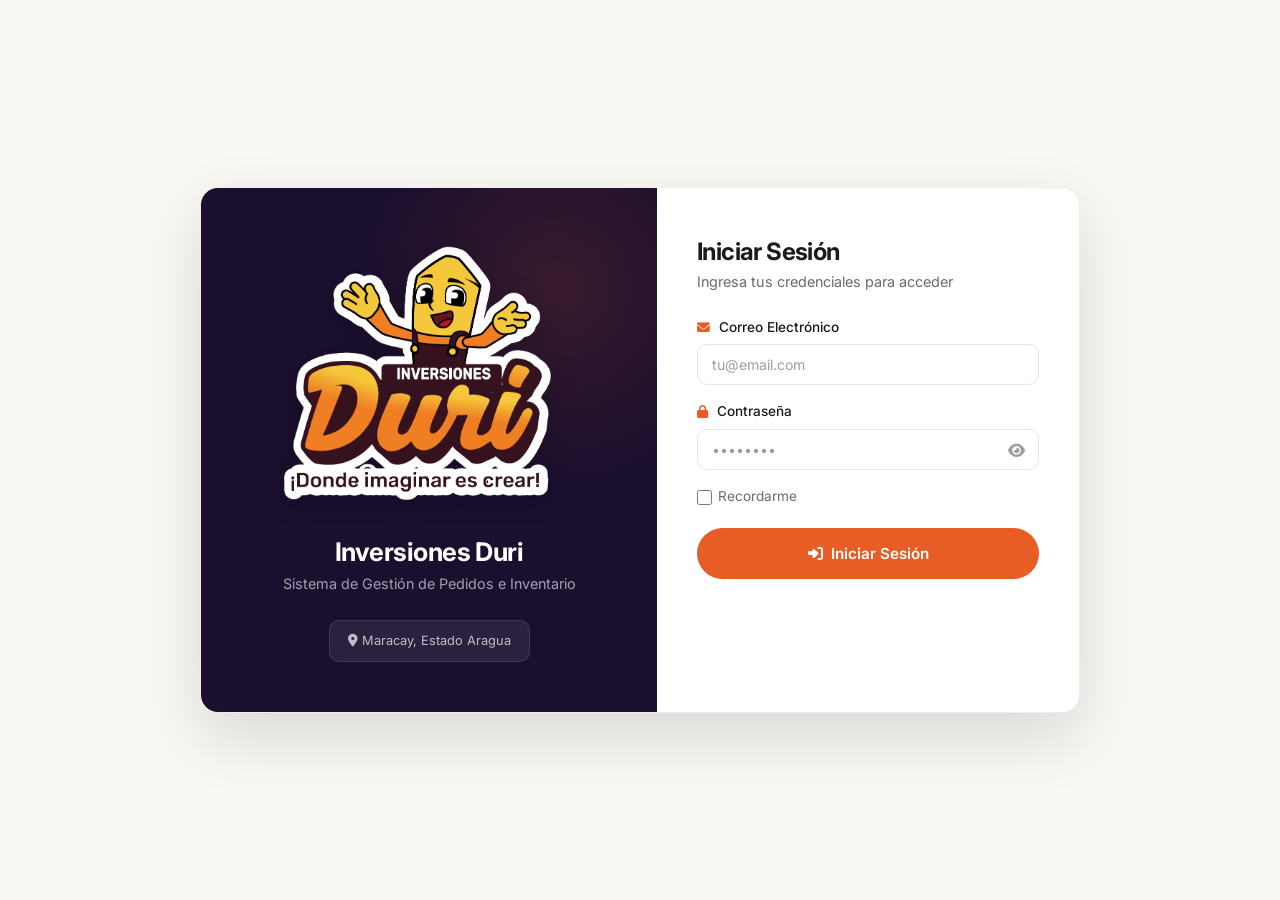
==== login.html @ 50ac92fd "fix(login): eliminar enlace de olvide contrasena del formulario" ====
<!DOCTYPE html>
<html lang="es">
<head>
    <meta charset="UTF-8">
    <meta name="viewport" content="width=device-width, initial-scale=1.0">
    <title>Login - Inversiones Duri C.A</title>
    <link rel="icon" type="image/png" href="img/logo-duri.png">
    <link rel="preconnect" href="https://fonts.googleapis.com">
    <link rel="preconnect" href="https://fonts.gstatic.com" crossorigin>
    <link href="https://fonts.googleapis.com/css2?family=Inter:wght@300;400;500;600;700;800&display=swap" rel="stylesheet">
    <link rel="stylesheet" href="css/all.min.css">
    <link rel="stylesheet" href="https://cdnjs.cloudflare.com/ajax/libs/font-awesome/6.4.0/css/all.min.css">
    <link rel="stylesheet" href="css/styles.css?v=5.5">
</head>
<body style="background:var(--bg);min-height:100vh;display:flex;align-items:center;justify-content:center;padding:20px">
    <div class="login-wrapper">
        <!-- Left Panel -->
        <div class="login-left">
            <img src="img/logo-duri.png" alt="Duri" style="filter:drop-shadow(0 4px 12px rgba(0,0,0,0.2));margin-bottom:16px">
            <h1 style="font-size:1.6rem;margin-bottom:6px;font-weight:700;letter-spacing:-0.02em">Inversiones Duri</h1>
            <p style="opacity:0.6;margin-bottom:24px;font-size:0.9rem">Sistema de Gestión de Pedidos e Inventario</p>
            <div style="padding:10px 18px;background:rgba(255,255,255,0.08);border-radius:var(--radius-sm);border:1px solid rgba(255,255,255,0.1)">
                <p style="font-size:0.8rem;opacity:0.7"><i class="fas fa-map-marker-alt"></i> Maracay, Estado Aragua</p>
            </div>
        </div>
        <!-- Right Panel -->
        <div class="login-right">
            <h2 style="font-size:1.5rem;margin-bottom:4px;color:var(--text-primary);font-weight:700">Iniciar Sesión</h2>
            <p style="color:var(--text-secondary);margin-bottom:24px;font-size:0.9rem">Ingresa tus credenciales para acceder</p>
            
            <div id="already-logged-msg" style="display:none;background:#fef2f2;border:1px solid #fecaca;padding:14px;border-radius:10px;margin-bottom:18px;">
                <div style="font-weight:700;color:#991b1b;font-size:0.9rem;margin-bottom:6px;">
                    <i class="fas fa-user-check"></i> Sesión activa detectada
                </div>
                <div id="logged-user-name" style="font-size:0.85rem;color:#4b5563;margin-bottom:12px;"></div>
                <div style="display:flex;gap:10px;">
                    <a href="index.html" class="btn btn-sm btn-primary" style="flex:1;text-align:center;justify-content:center;">Ir al Inicio</a>
                    <button type="button" onclick="logoutFromLogin()" class="btn btn-sm" style="flex:1;background:#ef4444;color:#fff;border:none;justify-content:center;cursor:pointer;"><i class="fas fa-sign-out-alt"></i> Cerrar Sesión</button>
                </div>
            </div>
            
            <div id="error-msg" style="display:none;background:var(--red-light);border:1px solid rgba(239,68,68,0.2);color:var(--red);padding:10px 14px;border-radius:var(--radius-sm);margin-bottom:18px;font-size:0.85rem"></div>
            
            <form id="loginForm">
                <div class="form-group">
                    <label><i class="fas fa-envelope"></i> Correo Electrónico</label>
                    <input type="email" id="email" placeholder="tu@email.com" required>
                </div>
                <div class="form-group">
                    <label><i class="fas fa-lock"></i> Contraseña</label>
                    <div style="position:relative">
                        <input type="password" id="password" placeholder="••••••••" required style="padding-right:40px">
                        <button type="button" onclick="togglePass()" style="position:absolute;right:10px;top:50%;transform:translateY(-50%);background:none;border:none;color:var(--text-tertiary);cursor:pointer;font-size:0.95rem;padding:4px">
                            <i class="fas fa-eye" id="eyeIcon"></i>
                        </button>
                    </div>
                </div>
                <div style="display:flex;align-items:center;margin-bottom:20px;font-size:0.85rem;">
                    <label style="display:flex;align-items:center;gap:6px;cursor:pointer;color:var(--text-secondary)">
                        <input type="checkbox" style="accent-color:var(--accent);width:15px;height:15px"> Recordarme
                    </label>
                </div>
                <button type="submit" class="btn btn-primary btn-block btn-lg" id="loginBtn">
                    <i class="fas fa-sign-in-alt"></i> Iniciar Sesión
                </button>
            </form>
        </div>
    </div>
    
    <script>
    function togglePass(){
        const inp=document.getElementById('password');
        const icon=document.getElementById('eyeIcon');
        if(inp.type==='password'){inp.type='text';icon.className='fas fa-eye-slash';}
        else{inp.type='password';icon.className='fas fa-eye';}
    }
    
    document.getElementById('loginForm').addEventListener('submit', async function(e){
        e.preventDefault();
        const btn=document.getElementById('loginBtn');
        const errorDiv=document.getElementById('error-msg');
        
        btn.innerHTML='<i class="fas fa-spinner fa-spin"></i> Verificando...';
        btn.disabled=true;
        errorDiv.style.display='none';
        
        const email=document.getElementById('email').value.trim().toLowerCase();
        const password=document.getElementById('password').value;

        const isGH = window.location.hostname.includes('github.io');

        // Cuentas de respaldo para GitHub Pages
        const demoUsers = {
            'admin@inversionesduri.com': { id: 1, nombre: 'Administrador Duri', email: 'admin@inversionesduri.com', rol: 'super_usuario', pass: 'admin123' },
            'operador@inversionesduri.com': { id: 2, nombre: 'Operador Duri', email: 'operador@inversionesduri.com', rol: 'operador', pass: 'admin123' },
            'usuario@inversionesduri.com': { id: 3, nombre: 'Usuario Cliente', email: 'usuario@inversionesduri.com', rol: 'usuario', pass: 'admin123' }
        };

        function loginLocal(user) {
            localStorage.setItem('userDuri', JSON.stringify({
                id: user.id,
                nombre: user.nombre,
                email: user.email,
                rol: user.rol,
                timestamp: Date.now()
            }));
            btn.innerHTML = '<i class="fas fa-check-circle"></i> ¡Bienvenido ' + user.nombre + '!';
            btn.style.background = '#10B981';
            btn.style.borderColor = '#10B981';
            setTimeout(function(){ window.location.href = 'index.html'; }, 1000);
        }

        // Si estamos en GitHub Pages (sin servidor PHP)
        if (isGH) {
            const demo = demoUsers[email];
            if (demo && demo.pass === password) {
                loginLocal(demo);
                return;
            } else {
                errorDiv.textContent = 'Credenciales incorrectas.';
                errorDiv.style.display = 'block';
                btn.innerHTML = '<i class="fas fa-sign-in-alt"></i> Iniciar Sesión';
                btn.disabled = false;
                return;
            }
        }
        
        // Si estamos en servidor local con PHP
        try{
            const res=await fetch('backend/api/usuarios.php?action=login',{
                method:'POST',
                headers:{'Content-Type':'application/json'},
                body:JSON.stringify({email,password})
            });
            const data=await res.json();
            
            if(data.status==='success'){
                const uData = data.data;
                uData.timestamp = Date.now();
                localStorage.setItem('userDuri', JSON.stringify(uData));
                btn.innerHTML='<i class="fas fa-check-circle"></i> ¡Bienvenido ' + data.data.nombre + '!';
                btn.style.background='#10B981';
                btn.style.borderColor='#10B981';
                setTimeout(function(){ window.location.href='index.html'; }, 1000);
            }else{
                errorDiv.textContent=data.message || 'Error al iniciar sesión';
                errorDiv.style.display='block';
                btn.innerHTML='<i class="fas fa-sign-in-alt"></i> Iniciar Sesión';
                btn.disabled=false;
            }
        }catch(err){
            // Fallback a demo si la API PHP no responde
            const demo = demoUsers[email];
            if (demo && demo.pass === password) {
                loginLocal(demo);
            } else {
                errorDiv.textContent='Error de conexión. Usa una de las credenciales de prueba.';
                errorDiv.style.display='block';
                btn.innerHTML='<i class="fas fa-sign-in-alt"></i> Iniciar Sesión';
                btn.disabled=false;
            }
        }
    });
    
    function checkExistingSession() {
        const raw = localStorage.getItem('userDuri');
        if (!raw) return;
        try {
            const user = JSON.parse(raw);
            if (user && user.nombre) {
                const div = document.getElementById('already-logged-msg');
                const nameEl = document.getElementById('logged-user-name');
                if (div && nameEl) {
                    nameEl.textContent = 'Actualmente tienes sesión iniciada como ' + user.nombre + ' (' + (user.rol || 'admin') + ').';
                    div.style.display = 'block';
                }
            }
        } catch(e) {}
    }

    function logoutFromLogin() {
        localStorage.removeItem('userDuri');
        sessionStorage.removeItem('welcomeShown');
        window.location.href = 'index.html?logout=' + Date.now();
    }

    window.addEventListener('DOMContentLoaded', checkExistingSession);
    </script>
</body>
</html>
---- css/styles.css ----
/* ============================================
   INVERSIONES DURI C.A - Premium Design
   Inspired by modern SaaS + corporate sites
   ============================================ */
@import url('https://fonts.googleapis.com/css2?family=Inter:wght@300;400;500;600;700;800;900&display=swap');

:root {
    --white: #FFFFFF;
    --accent: #E85D26;
    --accent-hover: #D4501F;
    --accent-light: #FFF4EF;
    --accent-subtle: rgba(232,93,38,0.06);
    --dark: #1A0F2E;
    --dark-mid: #2D1B4E;
    --dark-brown: #1A0F2E;
    --dark-brown-light: #2D1B4E;
    --orange: #E85D26;
    --cream: #F5EDE3;
    --bg: #F8F7F4;
    --bg-white: #FFFFFF;
    --text-primary: #1A1A1A;
    --text-secondary: #6B6B6B;
    --text-tertiary: #9E9E9E;
    --border: #E8E6E1;
    --border-light: #F0EDE8;
    --yellow: #F5C542;
    --green: #22C55E;
    --green-light: #F0FDF4;
    --red: #EF4444;
    --red-light: #FEF2F2;
    --yellow-light: #FEFCE8;
    --shadow-xs: 0 1px 2px rgba(0,0,0,0.03);
    --shadow-sm: 0 1px 3px rgba(0,0,0,0.04), 0 1px 2px rgba(0,0,0,0.03);
    --shadow-md: 0 4px 12px rgba(0,0,0,0.05);
    --shadow-lg: 0 12px 32px rgba(0,0,0,0.08);
    --shadow-xl: 0 24px 48px rgba(0,0,0,0.12);
    --radius: 14px;
    --radius-sm: 10px;
    --radius-lg: 18px;
    --transition: all 0.25s cubic-bezier(0.4,0,0.2,1);
    --font: 'Inter', -apple-system, BlinkMacSystemFont, sans-serif;
}

* { margin:0; padding:0; box-sizing:border-box; }
html { scroll-behavior:smooth; }
body { font-family:var(--font); color:var(--text-primary); background:var(--bg); line-height:1.6; -webkit-font-smoothing:antialiased; }
h1,h2,h3,h4 { font-weight:700; line-height:1.15; letter-spacing:-0.025em; }
a { text-decoration:none; color:inherit; }
img { max-width:100%; }
.container { max-width:1120px; margin:0 auto; padding:0 24px; }
.text-center { text-align:center; }
.mt-4 { margin-top:40px; }

/* ============================================
   TOP BAR
   ============================================ */
.top-bar { background:var(--dark); color:rgba(255,255,255,0.7); padding:8px 0; font-size:0.85rem; border-bottom:1px solid rgba(255,255,255,0.06); }
.top-bar .container { display:flex; justify-content:space-between; align-items:center; }
.top-bar-left { display:flex; align-items:center; gap:20px; }
.top-bar-left a { display:flex; align-items:center; gap:5px; transition:var(--transition); }
.top-bar-left a:hover { color:var(--accent); }
.top-bar-left i { color:var(--accent); font-size:0.8rem; }
.top-bar-right { display:flex; gap:8px; }
.top-bar-right a { width:32px; height:32px; background:rgba(255,255,255,0.08); border-radius:6px; display:flex; align-items:center; justify-content:center; color:rgba(255,255,255,0.5); transition:var(--transition); font-size:0.85rem; }
.top-bar-right a:hover { background:var(--accent); color:var(--white); }

/* ============================================
   NAVBAR
   ============================================ */
.navbar { position:sticky; top:0; z-index:1000; padding:0; transition:var(--transition); background:var(--bg-white); border-bottom:1px solid var(--border-light); }
.navbar.scrolled { box-shadow:var(--shadow-sm); }
.nav-container { max-width:1360px; margin:0 auto; padding:0 24px; display:flex; align-items:center; justify-content:space-between; height:76px; gap:16px; }
.nav-logo { display:inline-flex; align-items:center; gap:10px; flex-shrink:0 !important; min-width:max-content; text-decoration:none; z-index:10; }
.nav-logo img { height:48px; width:auto; max-height:48px; display:block; object-fit:contain; flex-shrink:0 !important; }
.nav-logo span { display:none; }
.nav-menu { display:flex; list-style:none; gap:3px; align-items:center; margin:0; padding:0; }
.nav-link { display:inline-flex; align-items:center; gap:6px; padding:7px 11px; border-radius:var(--radius-sm); font-weight:500; font-size:0.84rem; color:var(--text-secondary); transition:var(--transition); white-space:nowrap; }
.nav-link i { display:inline-block !important; font-size:0.92em !important; opacity:0.85; transition:var(--transition); vertical-align:middle; line-height:1; }
.nav-link:hover { color:var(--text-primary); background:rgba(0,0,0,0.03); }
.nav-link:hover i { opacity:1; color:var(--accent); }
.nav-link.active { color:var(--accent); background:var(--accent-subtle); }
.nav-link.active i { opacity:1; color:var(--accent); }
.nav-cta { margin-left:6px; }
.nav-toggle { display:none; background:none; border:none; font-size:1.25rem; color:var(--text-primary); cursor:pointer; padding:8px; border-radius:var(--radius-sm); touch-action:manipulation; -webkit-tap-highlight-color:transparent; }
.nav-toggle i { pointer-events:none; }

/* User Admin Badge & Logout Button in Navbar */
.user-nav-item { list-style:none; display:inline-flex; align-items:center; flex-shrink:0; }
.user-nav-container { display:inline-flex; align-items:center; gap:8px; margin-left:6px; padding:3px 6px 3px 10px; background:#190f2e; border-radius:50px; border:1px solid rgba(255,255,255,0.18); box-shadow:0 4px 12px rgba(0,0,0,0.15); white-space:nowrap; }
.user-badge-mobile-info { display:inline-flex; align-items:center; gap:6px; color:#ffffff; font-size:0.82rem; }
.user-badge-mobile-info .role-tag { font-size:0.68rem; padding:2px 7px; border-radius:6px; font-weight:700; text-transform:uppercase; letter-spacing:0.03em; }
.admin-logout-btn-mobile { display:inline-flex; align-items:center; gap:5px; background:#ef4444; color:#ffffff !important; border:none; border-radius:50px; padding:5px 12px; font-size:0.78rem; font-weight:700; cursor:pointer; box-shadow:0 2px 6px rgba(239,68,68,0.35); transition:all 0.2s ease; line-height:1; white-space:nowrap; }
.admin-logout-btn-mobile:hover { background:#dc2626; transform:translateY(-1px); box-shadow:0 4px 10px rgba(239,68,68,0.45); }

/* ============================================
   HERO - Image background + gradient
   ============================================ */
.hero { min-height:100vh; display:flex; align-items:center; position:relative; overflow:hidden; background:var(--dark); }
.hero-bg { position:absolute; inset:0; background:url('https://images.unsplash.com/photo-1556742049-0cfed4f6a45d?w=1600&q=80') center/cover no-repeat; opacity:0.35; }
.hero-overlay { position:absolute; inset:0; background:linear-gradient(135deg, rgba(26,15,46,0.92) 0%, rgba(26,15,46,0.7) 40%, rgba(232,93,38,0.3) 100%); }
.hero-shapes { position:absolute; inset:0; pointer-events:none; }
.shape { position:absolute; border-radius:50%; }
.shape-1 { width:600px; height:600px; background:radial-gradient(circle, rgba(232,93,38,0.15) 0%, transparent 70%); top:-200px; right:-200px; }
.shape-2 { width:400px; height:400px; background:radial-gradient(circle, rgba(245,197,66,0.08) 0%, transparent 70%); bottom:-100px; left:-100px; }
.hero-content { max-width:1120px; margin:0 auto; padding:0 24px; display:flex; align-items:center; gap:60px; position:relative; z-index:2; width:100%; }
.hero-text { flex:1; }
.hero-badge { display:inline-flex; align-items:center; gap:6px; background:rgba(232,93,38,0.2); color:var(--accent); padding:7px 16px; border-radius:100px; font-size:0.8rem; font-weight:600; margin-bottom:24px; border:1px solid rgba(232,93,38,0.3); backdrop-filter:blur(8px); }
.hero h1 { font-size:4rem; line-height:1.05; margin-bottom:20px; color:var(--white); letter-spacing:-0.035em; }
.hero h1 .highlight { color:var(--accent); position:relative; }
.hero h1 .highlight::after { content:''; position:absolute; bottom:2px; left:0; right:0; height:4px; background:var(--accent); border-radius:2px; opacity:0.4; }
.hero p { font-size:1.05rem; color:rgba(255,255,255,0.6); margin-bottom:32px; max-width:480px; line-height:1.7; }
.hero-buttons { display:flex; gap:12px; margin-bottom:50px; flex-wrap:wrap; }
.hero-stats { display:flex; gap:20px; }
.stat-item { display:flex; align-items:center; gap:12px; padding:14px 20px; border-radius:var(--radius); background:rgba(255,255,255,0.06); border:1px solid rgba(255,255,255,0.08); backdrop-filter:blur(8px); }
.stat-icon { width:42px; height:42px; background:var(--accent); border-radius:var(--radius-sm); display:flex; align-items:center; justify-content:center; color:var(--white); font-size:0.9rem; }
.stat-icon.yellow { background:var(--yellow); color:var(--dark); }
.stat-icon.brown { background:rgba(255,255,255,0.12); color:rgba(255,255,255,0.8); }
.stat-info strong { display:block; font-size:1.2rem; font-weight:700; color:var(--white); }
.stat-info span { font-size:0.75rem; color:rgba(255,255,255,0.45); font-weight:500; }
.hero-image { flex:1; display:flex; justify-content:center; position:relative; }
.hero-image img { width:320px; position:relative; z-index:1; filter:drop-shadow(0 24px 48px rgba(0,0,0,0.3)); }

/* ============================================
   BUTTONS
   ============================================ */
.btn { display:inline-flex; align-items:center; gap:8px; padding:12px 24px; border-radius:100px; font-family:var(--font); font-weight:600; font-size:0.875rem; cursor:pointer; transition:var(--transition); border:none; line-height:1.4; }
.btn-lg { padding:15px 32px; font-size:0.95rem; }
.btn-sm { padding:7px 14px; font-size:0.8rem; }
.btn-primary { background:var(--accent); color:var(--white); }
.btn-primary:hover { background:var(--accent-hover); box-shadow:0 6px 20px rgba(232,93,38,0.35); transform:translateY(-2px); }
.btn-accent { background:var(--white); color:var(--dark); }
.btn-accent:hover { background:rgba(255,255,255,0.9); transform:translateY(-1px); }
.btn-outline { background:transparent; color:var(--accent); border:2px solid var(--accent); }
.btn-outline:hover { background:var(--accent); color:var(--white); }
.btn-white { background:rgba(255,255,255,0.12); color:var(--white); border:1px solid rgba(255,255,255,0.2); backdrop-filter:blur(8px); }
.btn-white:hover { background:rgba(255,255,255,0.2); }
.btn-dark { background:var(--dark); color:var(--white); }
.btn-dark:hover { background:var(--dark-mid); transform:translateY(-1px); }
.btn-block { width:100%; justify-content:center; }
.btn:disabled { opacity:0.4; cursor:not-allowed; transform:none !important; box-shadow:none !important; }

/* ============================================
   ICONS ROW (like ABDO77 features)
   ============================================ */
.icons-row { background:var(--bg-white); padding:48px 0; border-bottom:1px solid var(--border-light); }
.icons-grid { display:flex; justify-content:center; gap:40px; flex-wrap:wrap; }
.icon-item { display:flex; flex-direction:column; align-items:center; gap:10px; transition:var(--transition); }
.icon-item:hover { transform:translateY(-3px); }
.icon-circle { width:72px; height:72px; border-radius:50%; background:var(--accent-subtle); display:flex; align-items:center; justify-content:center; font-size:1.6rem; color:var(--accent); transition:var(--transition); border:2px solid transparent; }
.icon-item:hover .icon-circle { background:var(--accent); color:var(--white); border-color:var(--accent); box-shadow:0 8px 24px rgba(232,93,38,0.25); }
.icon-item span { font-size:0.82rem; font-weight:600; color:var(--text-primary); }

/* ============================================
   SECTIONS
   ============================================ */
.section { padding:96px 0; }
.section-header { text-align:center; margin-bottom:48px; }
.section-tag { display:inline-flex; align-items:center; gap:6px; background:var(--accent-subtle); color:var(--accent); padding:6px 14px; border-radius:100px; font-size:0.78rem; font-weight:600; margin-bottom:16px; letter-spacing:0.01em; }
.section-header h2 { font-size:2.2rem; margin-bottom:10px; color:var(--text-primary); letter-spacing:-0.03em; }
.section-header p { color:var(--text-secondary); font-size:1rem; max-width:560px; margin:0 auto; }

/* ============================================
   ABOUT (Image + Text side by side)
   ============================================ */
.about-section { background:var(--bg-white); }
.about-grid { display:grid; grid-template-columns:1fr 1fr; gap:60px; align-items:center; }
.about-image-wrap { position:relative; }
.about-image-wrap img { width:100%; border-radius:var(--radius-lg); object-fit:cover; height:400px; }
.about-image-badge { position:absolute; bottom:-20px; left:-20px; background:var(--accent); color:var(--white); padding:16px 24px; border-radius:var(--radius); font-weight:700; font-size:0.85rem; box-shadow:0 8px 24px rgba(232,93,38,0.3); }
.about-image-badge i { margin-right:6px; }
.about-text h2 { font-size:2rem; margin-bottom:16px; letter-spacing:-0.03em; }
.about-text p { color:var(--text-secondary); margin-bottom:12px; line-height:1.7; font-size:0.95rem; }
.about-list { list-style:none; margin-top:28px; display:grid; grid-template-columns:1fr 1fr; gap:12px; }
.about-list li { display:flex; align-items:center; gap:12px; padding:13px 18px; font-size:0.95rem; font-weight:600; color:var(--text-primary); background:#f8f9fc; border:1px solid #e2e8f0; border-left:4px solid #28a745; border-radius:10px; box-shadow:0 3px 10px rgba(0,0,0,0.04); text-align:left; transition:all 0.2s ease; }
.about-list li:hover { transform:translateY(-2px); background:#ffffff; box-shadow:0 6px 16px rgba(0,0,0,0.08); border-color:#cbd5e1; border-left-color:#28a745; }
.about-list li i { color:#28a745; font-size:1.15rem; flex-shrink:0; }

/* Misión Visión Valores */
.mision-vision-valores { grid-template-columns:repeat(3,1fr) !important; }

/* ============================================
   PROCESS STEPS (like ABDO77)
   ============================================ */
.process-section { background:linear-gradient(180deg, #130924 0%, #1c0e33 50%, #130826 100%); padding:80px 0; position:relative; overflow:hidden; }
.process-section::before { content:''; position:absolute; width:500px; height:500px; background:radial-gradient(circle, rgba(232,93,38,0.12) 0%, transparent 70%); top:-200px; right:-100px; }
.process-header { text-align:center; color:var(--white); margin-bottom:48px; position:relative; z-index:1; }
.process-header h2 { font-size:2.2rem; margin-bottom:12px; color:var(--white); font-weight:800; letter-spacing:-0.02em; }
.process-header p { color:rgba(255,255,255,0.75); font-size:1rem; }
.process-grid { display:grid; grid-template-columns:repeat(3,1fr); gap:28px; position:relative; z-index:1; }
.process-card { background:linear-gradient(165deg, #251442 0%, #190c2e 100%); border:1px solid rgba(255,255,255,0.18); border-top:3px solid var(--accent); border-radius:20px; padding:36px 24px; text-align:center; color:var(--white); box-shadow:0 16px 40px rgba(0,0,0,0.45), 0 0 25px rgba(232,93,38,0.08); backdrop-filter:blur(10px); transition:all 0.3s ease; }
.process-card:hover { transform:translateY(-6px); border-color:rgba(232,93,38,0.6); box-shadow:0 20px 50px rgba(0,0,0,0.5), 0 0 30px rgba(232,93,38,0.25); }
.process-number { width:60px; height:60px; border-radius:50%; background:linear-gradient(135deg, #FF6600 0%, #E85D26 100%); color:var(--white); display:flex; align-items:center; justify-content:center; font-size:1.4rem; font-weight:800; margin:0 auto 20px; box-shadow:0 8px 22px rgba(232,93,38,0.45); border:3px solid rgba(255,255,255,0.25); }
.process-card h3 { font-size:1.25rem; font-weight:700; margin-bottom:10px; color:#ffffff; }
.process-card p { font-size:0.92rem; color:rgba(255,255,255,0.85); line-height:1.6; }

/* ============================================
   STATS BAR (like ABDO77)
   ============================================ */
.stats-section { padding:64px 0; background:var(--bg-white); border-top:1px solid var(--border-light); border-bottom:1px solid var(--border-light); }
.stats-grid { display:grid; grid-template-columns:repeat(4,1fr); gap:24px; text-align:center; }
.stat-block h3 { font-size:2.5rem; font-weight:800; color:var(--accent); letter-spacing:-0.03em; margin-bottom:4px; }
.stat-block p { font-size:0.85rem; color:var(--text-secondary); font-weight:500; }

/* ============================================
   PRODUCTS (with images)
   ============================================ */
.products-section { background:var(--bg); }
.products-grid { display:grid; grid-template-columns:repeat(3,1fr); gap:24px; }
.product-card { background:var(--bg-white); border-radius:var(--radius-lg); overflow:hidden; border:1px solid var(--border-light); transition:var(--transition); position:relative; }
.product-card:hover { border-color:var(--accent); box-shadow:var(--shadow-lg); transform:translateY(-4px); }
.product-badge { position:absolute; top:14px; left:14px; padding:4px 12px; border-radius:100px; font-size:0.7rem; font-weight:600; z-index:1; }
.product-badge.popular { background:var(--green-light); color:var(--green); border:1px solid rgba(34,197,94,0.15); }
.product-badge.low { background:var(--yellow-light); color:var(--yellow); border:1px solid rgba(234,179,8,0.15); }
.product-badge.out { background:var(--red-light); color:var(--red); border:1px solid rgba(239,68,68,0.15); }
.product-image { height:200px; display:flex; align-items:center; justify-content:center; font-size:3rem; overflow:hidden; position:relative; background:#f8f9fa; }
.product-image img { width:100%; height:100%; object-fit:cover; display:block; transition:transform 0.4s cubic-bezier(0.165, 0.84, 0.44, 1); }
.product-card:hover .product-image img { transform:scale(1.08); }
.gradient-orange { background:linear-gradient(135deg, #FEF0E7, #FDDCC7); color:var(--accent); }
.gradient-yellow { background:linear-gradient(135deg, #FEF9E7, #FEF3C7); color:#B8860B; }
.gradient-brown { background:linear-gradient(135deg, #F5F5F5, #E8E8E8); color:var(--text-secondary); }
.gradient-green { background:linear-gradient(135deg, #ECFDF5, #D1FAE5); color:var(--green); }
.product-content { padding:22px; }
.product-category { font-size:0.7rem; color:var(--accent); font-weight:600; text-transform:uppercase; letter-spacing:0.08em; }
.product-content h3 { font-size:1.05rem; margin:4px 0 10px; font-weight:600; }
.product-footer { display:flex; justify-content:space-between; align-items:center; margin-bottom:14px; }
.product-price { font-size:1.25rem; font-weight:700; color:var(--text-primary); }
.product-stock { font-size:0.8rem; color:var(--green); font-weight:500; }
.product-stock i { margin-right:3px; }
.product-stock.low { color:var(--red); }

/* ============================================
   CTA BANNER (image background)
   ============================================ */
.cta-banner { position:relative; padding:80px 0; overflow:hidden; }
.cta-banner-bg { position:absolute; inset:0; background:url('https://images.unsplash.com/photo-1454165804606-c3d57bc86b40?w=1600&q=80') center/cover no-repeat; }
.cta-banner-overlay { position:absolute; inset:0; background:linear-gradient(135deg, rgba(26,15,46,0.9) 0%, rgba(232,93,38,0.7) 100%); }
.cta-content { text-align:center; color:var(--white); position:relative; z-index:1; }
.cta-content h2 { font-size:2.2rem; margin-bottom:12px; color:var(--white); letter-spacing:-0.03em; }
.cta-content p { font-size:1rem; color:rgba(255,255,255,0.6); margin-bottom:28px; max-width:520px; margin-left:auto; margin-right:auto; }
.cta-buttons { display:flex; gap:12px; justify-content:center; flex-wrap:wrap; }

/* ============================================
   SERVICES
   ============================================ */
.services-section { background:var(--bg-white); }
.services-grid { display:grid; grid-template-columns:repeat(3,1fr); gap:24px; }
.service-card { background:var(--bg); padding:36px 24px; border-radius:var(--radius-lg); text-align:center; border:1px solid var(--border-light); transition:var(--transition); }
.service-card:hover { border-color:var(--accent); box-shadow:var(--shadow-md); transform:translateY(-3px); }
.service-icon { width:64px; height:64px; border-radius:var(--radius); display:flex; align-items:center; justify-content:center; margin:0 auto 18px; font-size:1.5rem; background:var(--accent-subtle); color:var(--accent); }
.service-icon.yellow { background:var(--yellow-light); color:var(--yellow); }
.service-icon.brown { background:var(--border-light); color:var(--text-primary); }
.service-icon.green { background:var(--green-light); color:var(--green); }
.service-card h3 { font-size:1.05rem; margin-bottom:8px; font-weight:600; }
.service-card p { color:var(--text-secondary); margin-bottom:18px; line-height:1.6; font-size:0.85rem; }

/* ============================================
   CONTACT PAGE HERO (image bg)
   ============================================ */
.page-hero { padding:0; background:var(--dark); position:relative; overflow:hidden; min-height:240px; display:flex; align-items:center; }
.page-hero-bg { position:absolute; inset:0; background:url('https://images.unsplash.com/photo-1423666639041-f56000c27a9a?w=1600&q=80') center/cover no-repeat; opacity:0.3; }
.page-hero-overlay { position:absolute; inset:0; background:linear-gradient(135deg, rgba(26,15,46,0.85) 0%, rgba(232,93,38,0.4) 100%); }
.page-hero-content { text-align:center; position:relative; z-index:1; padding:80px 24px; width:100%; }
.page-hero h1 { font-size:2.4rem; margin-bottom:8px; color:var(--white); letter-spacing:-0.03em; }
.page-hero p { font-size:1rem; color:rgba(255,255,255,0.6); }

/* ============================================
   PEDIDOS HERO - Modern & Eye-Catching
   ============================================ */
.pedidos-hero {
    position: relative;
    overflow: hidden;
    background: linear-gradient(135deg, #130A24 0%, #291248 45%, #E85D26 100%);
    padding: 38px 0 42px;
    color: #ffffff;
    box-shadow: inset 0 -1px 0 rgba(255,255,255,0.08);
}
.pedidos-hero::before {
    content: '';
    position: absolute;
    width: 320px;
    height: 320px;
    background: radial-gradient(circle, rgba(232, 93, 38, 0.35) 0%, transparent 70%);
    top: -80px;
    right: -60px;
    pointer-events: none;
    border-radius: 50%;
}
.pedidos-hero::after {
    content: '';
    position: absolute;
    width: 260px;
    height: 260px;
    background: radial-gradient(circle, rgba(255, 184, 0, 0.18) 0%, transparent 70%);
    bottom: -60px;
    left: -40px;
    pointer-events: none;
    border-radius: 50%;
}
.pedidos-hero-container {
    position: relative;
    z-index: 2;
    text-align: left;
}
.pedidos-hero-badge {
    display: inline-flex;
    align-items: center;
    gap: 8px;
    background: rgba(255, 255, 255, 0.12);
    backdrop-filter: blur(8px);
    -webkit-backdrop-filter: blur(8px);
    border: 1px solid rgba(255, 255, 255, 0.22);
    padding: 5px 14px;
    border-radius: 100px;
    font-size: 0.78rem;
    font-weight: 600;
    color: #ffffff;
    margin-bottom: 10px;
}
.pedidos-hero-badge .badge-dot {
    width: 8px;
    height: 8px;
    background: #22c55e;
    border-radius: 50%;
    box-shadow: 0 0 8px #22c55e;
    display: inline-block;
}
.pedidos-hero h1 {
    font-size: 2.2rem;
    font-weight: 800;
    line-height: 1.15;
    color: #ffffff;
    margin-bottom: 8px;
    letter-spacing: -0.03em;
}
.pedidos-hero h1 .hero-highlight {
    background: linear-gradient(90deg, #FFB703, #FFA07A);
    -webkit-background-clip: text;
    background-clip: text;
    -webkit-text-fill-color: transparent;
    display: inline-block;
}
.pedidos-hero p {
    font-size: 0.95rem;
    color: rgba(255, 255, 255, 0.88);
    max-width: 580px;
    line-height: 1.5;
}

.page-content { padding:56px 0; }
.page-content.gray { background:var(--bg); }

/* ============================================
   FEATURES (4 cards)
   ============================================ */
.features-section { background:var(--bg-white); }
.features-grid { display:grid; grid-template-columns:repeat(4,1fr); gap:16px; }
.feature-card { padding:28px 20px; border-radius:var(--radius); text-align:center; transition:var(--transition); border:1px solid var(--border-light); background:var(--bg-white); }
.feature-card:hover { border-color:var(--accent); box-shadow:var(--shadow-md); transform:translateY(-2px); }
.feature-icon { width:52px; height:52px; border-radius:var(--radius-sm); display:flex; align-items:center; justify-content:center; margin:0 auto 14px; font-size:1.15rem; background:var(--accent-subtle); color:var(--accent); }
.feature-card h3 { font-size:0.95rem; margin-bottom:5px; font-weight:600; }
.feature-card p { font-size:0.82rem; color:var(--text-secondary); line-height:1.5; }

/* ============================================
   FORMS
   ============================================ */
.form-group { margin-bottom:16px; }
.form-group label { display:block; margin-bottom:6px; font-weight:500; font-size:0.85rem; color:var(--text-primary); }
.form-group label i { color:var(--accent); margin-right:5px; font-size:0.8rem; }
.form-group input, .form-group textarea, .form-group select { width:100%; padding:11px 14px; border:1px solid var(--border); border-radius:var(--radius-sm); font-family:var(--font); font-size:0.875rem; transition:var(--transition); background:var(--bg-white); color:var(--text-primary); }
.form-group input:focus, .form-group textarea:focus, .form-group select:focus { outline:none; border-color:var(--accent); box-shadow:0 0 0 3px rgba(232,93,38,0.08); }
.form-group input::placeholder, .form-group textarea::placeholder { color:var(--text-tertiary); }

/* ============================================
   INVENTORY TABLE
   ============================================ */
.inv-table-wrap { background:var(--bg-white); border-radius:var(--radius); border:1px solid var(--border-light); overflow:hidden; }
.inv-table-header { padding:18px 22px; display:flex; justify-content:space-between; align-items:center; border-bottom:1px solid var(--border-light); }
.inv-table-header h3 { display:flex; align-items:center; gap:8px; font-size:1.05rem; font-weight:600; }
.inv-table-header h3 i { color:var(--accent); font-size:0.85rem; }
.inv-search { position:relative; }
.inv-search input { padding:8px 14px 8px 34px; border:1px solid var(--border); border-radius:var(--radius-sm); font-family:var(--font); width:220px; font-size:0.82rem; transition:var(--transition); background:var(--bg); }
.inv-search input:focus { outline:none; border-color:var(--accent); box-shadow:0 0 0 3px rgba(232,93,38,0.08); background:var(--bg-white); }
.inv-search i { position:absolute; left:11px; top:50%; transform:translateY(-50%); color:var(--text-tertiary); font-size:0.8rem; }
.inv-table { width:100%; border-collapse:collapse; }
.inv-table th, .inv-table td { padding:11px 18px; text-align:left; }
.inv-table th { background:var(--bg); font-weight:600; font-size:0.72rem; text-transform:uppercase; letter-spacing:0.06em; color:var(--text-tertiary); border-bottom:1px solid var(--border-light); }
.inv-table tbody tr { border-bottom:1px solid var(--border-light); transition:var(--transition); }
.inv-table tbody tr:hover { background:var(--accent-subtle); }
.inv-table tbody tr:last-child { border-bottom:none; }
.status { padding:4px 10px; border-radius:100px; font-size:0.72rem; font-weight:500; }
.status.available { background:var(--green-light); color:var(--green); }
.status.low { background:var(--yellow-light); color:var(--yellow); }
.status.out { background:var(--red-light); color:var(--red); }
.status.completed { background:var(--green-light); color:var(--green); }
.status.processing { background:var(--accent-light); color:var(--accent); }
.status.pending { background:var(--yellow-light); color:var(--yellow); }
.low-stock { color:var(--red); font-weight:600; }
.out-stock { color:var(--red); font-weight:700; }

/* ============================================
   STATS ROW
   ============================================ */
.stats-row { display:grid; grid-template-columns:repeat(4,1fr); gap:14px; margin-bottom:40px; }
.stat-card { background:var(--bg-white); padding:18px; border-radius:var(--radius); display:flex; align-items:center; gap:12px; border:1px solid var(--border-light); transition:var(--transition); }
.stat-card:hover { border-color:var(--border); box-shadow:var(--shadow-sm); }
.stat-card.yellow { border-left:3px solid var(--yellow); }
.stat-card.brown { border-left:3px solid var(--text-primary); }
.stat-card.red { border-left:3px solid var(--red); }
.stat-card.green { border-left:3px solid var(--green); }
.stat-card:not(.yellow):not(.brown):not(.red):not(.green) { border-left:3px solid var(--accent); }
.stat-card-icon { width:44px; height:44px; border-radius:var(--radius-sm); display:flex; align-items:center; justify-content:center; font-size:1rem; flex-shrink:0; }
.stat-card-icon.orange { background:var(--accent-subtle); color:var(--accent); }
.stat-card-icon.yellow { background:var(--yellow-light); color:var(--yellow); }
.stat-card-icon.brown { background:var(--border-light); color:var(--text-primary); }
.stat-card-icon.red { background:var(--red-light); color:var(--red); }
.stat-card-icon.green { background:var(--green-light); color:var(--green); }
.stat-card-value { font-size:1.4rem; font-weight:700; color:var(--text-primary); letter-spacing:-0.02em; }
.stat-card-label { font-size:0.78rem; color:var(--text-secondary); }

/* ============================================
   FILTERS
   ============================================ */
.filters-bar { display:flex; gap:8px; margin-bottom:28px; flex-wrap:wrap; }
.filter-btn { padding:7px 16px; border:1px solid var(--border); background:var(--bg-white); border-radius:100px; font-family:var(--font); font-weight:500; font-size:0.78rem; cursor:pointer; transition:var(--transition); color:var(--text-secondary); }
.filter-btn:hover { border-color:var(--accent); color:var(--accent); }
.filter-btn.active { background:var(--accent); color:var(--white); border-color:var(--accent); }

/* ============================================
   ORDER SECTION
   ============================================ */
.order-grid { display:grid; grid-template-columns:1fr 1fr; gap:24px; }
.order-card { background:var(--bg-white); padding:24px; border-radius:var(--radius); border:1px solid var(--border-light); }
.order-card h3 { font-size:1rem; margin-bottom:18px; display:flex; align-items:center; gap:8px; font-weight:600; }
.order-card h3 i { color:var(--accent); font-size:0.85rem; }
.order-items { max-height:300px; overflow-y:auto; margin-bottom:18px; }
.empty-cart { text-align:center; padding:36px 20px; color:var(--text-tertiary); }
.empty-cart i { font-size:2.2rem; color:var(--border); margin-bottom:10px; display:block; }
.cart-item { display:flex; align-items:center; gap:10px; padding:10px 12px; background:var(--bg); border-radius:var(--radius-sm); margin-bottom:6px; border:1px solid var(--border-light); }
.cart-item-info { flex:1; }
.cart-item-name { font-weight:500; font-size:0.85rem; }
.cart-item-price { font-size:0.78rem; color:var(--text-tertiary); }
.cart-item-qty { display:flex; align-items:center; gap:5px; }
.cart-item-qty button { width:24px; height:24px; border:1px solid var(--border); background:var(--bg-white); border-radius:var(--radius-sm); cursor:pointer; font-weight:600; font-size:0.78rem; transition:var(--transition); color:var(--text-primary); }
.cart-item-qty button:hover { border-color:var(--accent); color:var(--accent); background:var(--accent-subtle); }
.cart-item-total { font-weight:600; color:var(--accent); min-width:56px; text-align:right; font-size:0.85rem; }
.cart-item-remove { background:none; border:none; color:var(--text-tertiary); cursor:pointer; padding:4px; transition:var(--transition); }
.cart-item-remove:hover { color:var(--red); }
.order-total-row { display:flex; justify-content:space-between; align-items:center; padding:16px 0; border-top:1px solid var(--border-light); margin-bottom:18px; }
.order-total-row span { font-size:0.9rem; color:var(--text-secondary); }
.order-total-row strong { font-size:1.4rem; color:var(--text-primary); font-weight:700; }
.recent-orders { margin-top:36px; }
.recent-orders h3 { font-size:1rem; margin-bottom:18px; display:flex; align-items:center; gap:8px; font-weight:600; }
.recent-orders h3 i { color:var(--accent); }
.order-row { display:flex; align-items:center; justify-content:space-between; padding:12px 16px; background:var(--bg-white); border-radius:var(--radius-sm); margin-bottom:6px; border:1px solid var(--border-light); transition:var(--transition); }
.order-row:hover { border-color:var(--border); }
.order-row-info { display:flex; align-items:center; gap:10px; }
.order-row-info strong { color:var(--accent); }
.order-row-details { display:flex; gap:14px; align-items:center; }
.order-row-details span { color:var(--text-secondary); font-size:0.82rem; }

/* ============================================
   CONTACT
   ============================================ */
.contact-grid { display:grid; grid-template-columns:1fr 1fr; gap:32px; }
.contact-items { display:flex; flex-direction:column; gap:12px; }
.contact-item { display:flex; gap:14px; padding:14px 16px; border-radius:var(--radius-sm); border:1px solid var(--border-light); transition:var(--transition); background:var(--bg-white); }
.contact-item:hover { border-color:var(--accent); }
.contact-icon { width:44px; height:44px; border-radius:var(--radius-sm); display:flex; align-items:center; justify-content:center; font-size:1rem; flex-shrink:0; }
.contact-icon.orange { background:var(--accent-subtle); color:var(--accent); }
.contact-icon.yellow { background:var(--yellow-light); color:var(--yellow); }
.contact-icon.brown { background:var(--border-light); color:var(--text-primary); }
.contact-icon.green { background:var(--green-light); color:var(--green); }
.contact-item h4 { font-size:0.88rem; margin-bottom:2px; font-weight:600; }
.contact-item p { color:var(--text-secondary); font-size:0.82rem; }
.contact-form-card { background:var(--bg-white); padding:28px; border-radius:var(--radius); border:1px solid var(--border-light); }
.contact-form-card textarea { resize:vertical; min-height:100px; }

/* ============================================
   CATEGORIES
   ============================================ */
.categories-grid { display:grid; grid-template-columns:repeat(2,1fr); gap:16px; }
.category-card { background:var(--bg-white); border-radius:var(--radius); border:1px solid var(--border-light); transition:var(--transition); display:flex; align-items:center; gap:18px; padding:22px; }
.category-card:hover { border-color:var(--accent); box-shadow:var(--shadow-sm); }
.category-icon { width:56px; height:56px; border-radius:var(--radius-sm); display:flex; align-items:center; justify-content:center; font-size:1.3rem; flex-shrink:0; background:var(--accent-subtle); color:var(--accent); }
.category-card h3 { font-size:0.95rem; margin-bottom:3px; font-weight:600; }
.category-card p { color:var(--text-secondary); font-size:0.82rem; }
.category-card .count { font-size:0.78rem; color:var(--accent); font-weight:600; margin-top:5px; }

/* ============================================
   PRE-FOOTER CTA
   ============================================ */
.pre-footer { background:var(--accent); padding:40px 0; }
.pre-footer .container { display:flex; align-items:center; justify-content:space-between; flex-wrap:wrap; gap:20px; }
.pre-footer-text { color:var(--white); }
.pre-footer-text h3 { font-size:1.3rem; margin-bottom:2px; color:var(--white); }
.pre-footer-text p { font-size:0.85rem; opacity:0.8; }
.pre-footer-contact { display:flex; gap:24px; align-items:center; }
.pre-footer-contact a { display:flex; align-items:center; gap:8px; color:var(--white); font-size:0.9rem; font-weight:500; transition:var(--transition); }
.pre-footer-contact a:hover { opacity:0.8; }
.pre-footer-contact i { font-size:1.1rem; }

/* ============================================
   FOOTER
   ============================================ */
.footer { background:var(--dark); color:var(--white); padding:56px 0 20px; }
.footer-grid { display:grid; grid-template-columns:2fr 1fr 1fr 1.5fr; gap:40px; margin-bottom:40px; }
.footer-brand img { height:56px; margin-bottom:12px; }
.footer-brand .tagline { font-size:0.9rem; color:var(--accent); margin-bottom:4px; font-weight:600; }
.footer-brand .location { font-size:0.82rem; color:rgba(255,255,255,0.5); }
.footer-links h4, .footer-contact h4 { font-size:0.92rem; color:var(--white); margin-bottom:16px; text-transform:uppercase; letter-spacing:0.08em; font-weight:700; }
.footer-links a { display:flex; align-items:center; gap:6px; color:rgba(255,255,255,0.6); margin-bottom:9px; font-size:0.85rem; transition:var(--transition); }
.footer-links a:hover { color:var(--accent); }
.footer-links a i { font-size:0.55rem; color:rgba(255,255,255,0.3); }
.footer-contact p { display:flex; align-items:center; gap:8px; color:rgba(255,255,255,0.6); margin-bottom:9px; font-size:0.85rem; }
.footer-contact i { color:var(--accent); font-size:0.8rem; }
.social-links { display:flex; gap:8px; margin-top:12px; }
.social-links a { width:34px; height:34px; background:rgba(255,255,255,0.08); border-radius:var(--radius-sm); display:flex; align-items:center; justify-content:center; transition:var(--transition); color:rgba(255,255,255,0.5); }
.social-links a:hover { background:var(--accent); color:var(--white); }
.footer-bottom { text-align:center; padding-top:20px; border-top:1px solid rgba(255,255,255,0.08); }
.footer-bottom p { font-size:0.78rem; color:rgba(255,255,255,0.3); }

/* ============================================
   LOGIN
   ============================================ */
.login-wrapper { display:flex; width:880px; max-width:95%; background:var(--bg-white); border-radius:var(--radius-lg); box-shadow:0 24px 64px rgba(0,0,0,0.12); overflow:hidden; border:1px solid var(--border-light); }
.login-left { flex:1.1; background:var(--dark); padding:50px 40px; display:flex; flex-direction:column; align-items:center; justify-content:center; color:var(--white); text-align:center; position:relative; overflow:hidden; }
.login-left::before { content:''; position:absolute; width:400px; height:400px; background:radial-gradient(circle, rgba(232,93,38,0.15) 0%, transparent 70%); top:-100px; right:-100px; }
.login-left img { position:relative; z-index:1; }
.login-left h1 { position:relative; z-index:1; }
.login-left p { position:relative; z-index:1; }
.login-left > div { position:relative; z-index:1; }
.login-right { flex:1; padding:50px 40px; }

/* ============================================
   TOAST
   ============================================ */
.toast { position:fixed; bottom:24px; right:24px; background:var(--dark); color:var(--white); padding:12px 18px; border-radius:var(--radius-sm); display:flex; align-items:center; gap:10px; box-shadow:var(--shadow-lg); transform:translateY(100px); opacity:0; transition:var(--transition); z-index:2000; font-size:0.85rem; }
.toast.show { transform:translateY(0); opacity:1; }
.toast i { font-size:1rem; }

/* ============================================
   FLOATING CART & WHATSAPP
   ============================================ */
.floating-cart { position:fixed; bottom:24px; right:24px; z-index:900; }
.floating-cart-btn { width:52px; height:52px; border-radius:50%; background:var(--accent); color:white; border:none; font-size:1.05rem; cursor:pointer; box-shadow:0 4px 16px rgba(232,93,38,0.3); display:flex; align-items:center; justify-content:center; transition:var(--transition); position:relative; }
.floating-cart-btn:hover { transform:scale(1.05); box-shadow:0 6px 20px rgba(232,93,38,0.4); }
.floating-cart-btn .cart-count { position:absolute; top:-3px; right:-3px; background:var(--red); color:white; width:18px; height:18px; border-radius:50%; font-size:0.65rem; font-weight:700; display:flex; align-items:center; justify-content:center; border:2px solid white; }
.cart-panel { position:fixed; bottom:84px; right:24px; width:320px; max-height:460px; background:white; border-radius:var(--radius); box-shadow:var(--shadow-xl); z-index:899; display:none; overflow:hidden; border:1px solid var(--border-light); }
.cart-panel.show { display:block; animation:slideUp 0.2s ease; }
@keyframes slideUp { from{opacity:0;transform:translateY(6px)} to{opacity:1;transform:translateY(0)} }
.cart-panel-header { padding:12px 16px; background:var(--dark); color:white; display:flex; justify-content:space-between; align-items:center; }
.cart-panel-header h4 { font-size:0.9rem; display:flex; align-items:center; gap:6px; font-weight:600; }
.cart-panel-header button { background:none; border:none; color:white; font-size:1rem; cursor:pointer; padding:4px; }
.cart-panel-body { max-height:300px; overflow-y:auto; padding:10px; }
.cart-panel-item { display:flex; align-items:center; gap:8px; padding:8px 10px; background:var(--bg); border-radius:var(--radius-sm); margin-bottom:5px; border:1px solid var(--border-light); }
.cart-panel-item-info { flex:1; }
.cart-panel-item-name { font-weight:500; font-size:0.82rem; }
.cart-panel-item-price { font-size:0.72rem; color:var(--text-tertiary); }
.cart-panel-item-qty { display:flex; align-items:center; gap:4px; }
.cart-panel-item-qty button { width:20px; height:20px; border:1px solid var(--border); background:var(--bg-white); border-radius:var(--radius-sm); cursor:pointer; font-weight:600; font-size:0.7rem; transition:var(--transition); color:var(--text-primary); }
.cart-panel-item-qty button:hover { border-color:var(--accent); color:var(--accent); }
.cart-panel-item-qty span { font-weight:600; min-width:16px; text-align:center; font-size:0.82rem; }
.cart-panel-footer { padding:12px 16px; border-top:1px solid var(--border-light); }
.cart-panel-total { display:flex; justify-content:space-between; align-items:center; margin-bottom:10px; }
.cart-panel-total span { font-size:0.82rem; color:var(--text-secondary); }
.cart-panel-total strong { font-size:1.1rem; color:var(--text-primary); font-weight:700; }
.cart-empty { text-align:center; padding:32px 16px; color:var(--text-tertiary); }
.cart-empty i { font-size:1.8rem; color:var(--border); margin-bottom:8px; display:block; }
.whatsapp-float { position:fixed; bottom:24px; left:24px; z-index:900; }
.whatsapp-float a { display:flex; align-items:center; gap:6px; background:#25D366; color:white; padding:10px 16px; border-radius:100px; font-weight:500; font-size:0.82rem; text-decoration:none; box-shadow:0 4px 16px rgba(37,211,102,0.25); transition:var(--transition); }
.whatsapp-float a:hover { transform:translateY(-2px); box-shadow:0 6px 20px rgba(37,211,102,0.35); }
.whatsapp-float a i { font-size:1rem; }
.whatsapp-float .wa-tooltip { position:absolute; bottom:100%; left:50%; transform:translateX(-50%); background:var(--dark); color:white; padding:5px 10px; border-radius:var(--radius-sm); font-size:0.72rem; white-space:nowrap; margin-bottom:6px; opacity:0; pointer-events:none; transition:opacity 0.2s; }
.whatsapp-float a:hover + .wa-tooltip { opacity:1; }
.admin-login-link { display:inline-flex; align-items:center; gap:6px; font-size:0.8rem; color:rgba(255,255,255,0.4); text-decoration:none; padding:6px 14px; border-radius:var(--radius-sm); transition:var(--transition); border:1px solid rgba(255,255,255,0.1); }
.admin-login-link:hover { color:var(--accent); border-color:var(--accent); background:rgba(232,93,38,0.1); }

/* Scrollbar & Selection */
::-webkit-scrollbar { width:5px; }
::-webkit-scrollbar-track { background:transparent; }
::-webkit-scrollbar-thumb { background:var(--border); border-radius:3px; }
::selection { background:var(--accent-light); color:var(--accent); }

/* ============================================
   MODAL
   ============================================ */
.modal { position:fixed; inset:0; background:rgba(0,0,0,0.6); backdrop-filter:blur(4px); display:flex; align-items:center; justify-content:center; z-index:2000; padding:20px; animation:fadeIn 0.2s ease; }
@keyframes fadeIn { from { opacity:0; } to { opacity:1; } }

/* ============================================
   PRODUCT SEARCH
   ============================================ */
.product-search-wrap { position:relative; }
.product-search-box { 
    position:relative; 
    display:flex; 
    align-items:center; 
    width:100%; 
    background:var(--bg-white, #ffffff); 
    border:1.5px solid var(--border-light, #d0d7de); 
    border-radius:12px; 
    padding:0 14px; 
    height:46px; 
    box-sizing:border-box; 
    transition:border-color 0.2s, box-shadow 0.2s; 
    cursor:text;
}
.product-search-box:focus-within { 
    border-color:var(--accent, #e85d26) !important; 
    box-shadow:0 0 0 3px rgba(232,93,38,0.12) !important; 
}
.product-search-box i { 
    position:static !important; 
    transform:none !important; 
    color:var(--text-tertiary, #94a3b8); 
    font-size:1rem; 
    margin-right:12px !important; 
    flex-shrink:0; 
    pointer-events:none; 
}
.product-search-box input,
.form-group .product-search-box input { 
    flex:1 1 auto !important; 
    width:100% !important; 
    min-width:0 !important; 
    border:none !important; 
    background:transparent !important; 
    outline:none !important; 
    padding:0 !important; 
    margin:0 !important; 
    font-family:var(--font); 
    font-size:16px !important; 
    color:var(--text-primary, #1e293b) !important; 
    box-shadow:none !important; 
    height:100% !important; 
}

.product-results { display:none; position:absolute; top:calc(100% + 6px); left:0; right:0; z-index:50; background:var(--bg-white); border:1px solid var(--border-light); border-radius:12px; max-height:280px; overflow-y:auto; box-shadow:0 16px 48px rgba(0,0,0,0.15); }
.product-results.show { display:block; }
.pr-item { display:flex; justify-content:space-between; align-items:center; padding:14px 16px; cursor:pointer; border-bottom:1px solid var(--border-light); transition:var(--transition); }
.pr-item:last-child { border-bottom:none; }
.pr-item:hover { background:var(--accent-subtle); }
.pr-item-info { display:flex; flex-direction:column; gap:2px; }
.pr-item-info strong { font-size:0.9rem; color:var(--text-primary); }
.pr-item-info span { font-size:0.78rem; color:var(--text-tertiary); }
.pr-item-price { font-weight:700; color:var(--accent); font-size:1rem; }
.pr-empty { padding:18px; text-align:center; color:var(--text-tertiary); font-size:0.88rem; }

.product-chips { display:flex; flex-wrap:wrap; gap:8px; margin-top:12px; }
.product-chip { display:inline-flex; align-items:center; gap:6px; background:var(--accent-subtle); color:var(--accent); border:1px solid rgba(232,93,38,0.25); padding:6px 12px; border-radius:100px; font-size:0.82rem; font-weight:600; animation:fadeIn 0.2s ease; }
.product-chip button { background:none; border:none; color:var(--accent); cursor:pointer; font-size:1.1rem; line-height:1; padding:0; width:18px; height:18px; display:flex; align-items:center; justify-content:center; border-radius:50%; transition:var(--transition); }
.product-chip button:hover { background:var(--accent); color:var(--white); }

/* ============================================
   RESPONSIVE
   ============================================ */
@media(max-width:1024px) {
    .hero-content { flex-direction:column; text-align:center; }
    .hero-text { order:2; }
    .hero-image { order:1; margin-bottom:20px; }
    .hero-image img { width:220px; }
    .hero p { margin:0 auto 32px; }
    .hero-buttons { justify-content:center; }
    .hero-stats { justify-content:center; flex-wrap:wrap; }
    .about-grid { grid-template-columns:1fr; text-align:center; }
    .about-list { justify-items:stretch; }
    .about-image-badge { left:auto; right:20px; }
    .products-grid { grid-template-columns:repeat(2,1fr); }
    .features-grid { grid-template-columns:repeat(2,1fr); }
    .services-grid { grid-template-columns:repeat(2,1fr); }
    .mision-vision-valores { grid-template-columns:repeat(2,1fr) !important; }
    .footer-grid { grid-template-columns:repeat(2,1fr); }
    .stats-row { grid-template-columns:repeat(2,1fr); }
    .stats-grid { grid-template-columns:repeat(2,1fr); }
    .order-grid { grid-template-columns:1fr; }
    .contact-grid { grid-template-columns:1fr !important; }
    .categories-grid { grid-template-columns:1fr; }
    .process-grid { grid-template-columns:1fr; max-width:400px; margin:0 auto; }
    .icons-grid { gap:24px; }
    .process-grid { grid-template-columns:repeat(3,1fr); gap:24px; }
    .stats-grid { grid-template-columns:repeat(4,1fr); gap:20px; }
    .cta-content h2 { font-size:2rem; }
    .nav-cta { display:none !important; }

    /* Navbar Responsive Menu (Tablets & Mobile) */
    .nav-container { height:64px; padding:0 18px; }
    .nav-logo img { height:44px; width:auto; max-height:44px; flex-shrink:0 !important; }
    .nav-toggle {
        display:flex;
        align-items:center;
        justify-content:center;
        width:42px;
        height:42px;
        background:#f2f3f7;
        border:1px solid var(--border);
        border-radius:9px;
        font-size:1.15rem;
        color:var(--text-primary);
        cursor:pointer;
        padding:0;
        transition:var(--transition);
        touch-action: manipulation;
        -webkit-tap-highlight-color: transparent;
    }
    .nav-toggle i {
        pointer-events: none;
    }
    .nav-toggle:active {
        transform:scale(0.95);
        background:var(--accent-light);
        color:var(--accent);
    }
    .nav-menu {
        display:none;
        position:absolute;
        top:100%;
        left:0;
        right:0;
        background:#ffffff;
        flex-direction:column;
        padding:12px 16px 16px;
        box-shadow:0 16px 36px rgba(0,0,0,0.12);
        gap:6px;
        border-radius:0 0 16px 16px;
        border:1px solid var(--border-light);
        border-top:none;
        z-index:1200;
    }
    .nav-menu.active {
        display:flex;
        animation:menuFadeIn 0.2s cubic-bezier(0.16, 1, 0.3, 1) forwards;
    }
    .nav-menu li {
        width: 100%;
        list-style: none;
    }
    .nav-menu .nav-link {
        font-size: 0.95rem;
        font-weight: 600;
        padding: 12px 16px;
        border-radius: 10px;
        color: #2b2b2b;
        background: #f8f9fc;
        border: 1px solid #ebedf3;
        transition: all 0.15s ease;
        display: flex;
        align-items: center;
        gap: 12px;
        text-align: left;
        width: 100%;
    }
    .nav-menu .nav-link i {
        width: 22px;
        text-align: center;
        font-size: 1rem;
        flex-shrink: 0;
    }
    .nav-menu .nav-link:hover, .nav-menu .nav-link.active {
        background:#fff3ee;
        border-color:#ffd4c4;
        color:var(--accent);
        font-weight:600;
        padding-left:18px;
    }
    .user-nav-item { width:100% !important; margin-top:8px !important; }
    .user-nav-container { width:100% !important; display:flex !important; flex-direction:column !important; gap:12px !important; margin:0 !important; padding:16px !important; background:#190f2e !important; border-radius:12px !important; border:1px solid rgba(255,255,255,0.15) !important; box-sizing:border-box !important; }
    .user-badge-mobile-info { width:100% !important; display:flex !important; align-items:center !important; justify-content:space-between !important; font-size:0.92rem !important; }
    .admin-logout-btn-mobile { width:100% !important; display:flex !important; align-items:center !important; justify-content:center !important; gap:8px !important; padding:12px 18px !important; background:#ef4444 !important; border-radius:10px !important; font-size:0.92rem !important; font-weight:700 !important; }
    .admin-logout-btn-mobile .logout-btn-text::after { content: " del Administrador"; }
}

@media(max-width:768px) {
    p, .about-text p, .process-card p, .cta-content p, .section-header p, .footer-brand p, .pre-footer-text p, .product-content p, .service-card p, .feature-card p { text-align:left; }
    .top-bar { padding:6px 0; font-size:0.78rem; }
    .top-bar .container { flex-direction:row; justify-content:space-between; align-items:center; }
    .top-bar-left { gap:12px; }
    .top-bar-left a { font-size:0.76rem; }
    .top-bar-left i { font-size:0.75rem; }
    .top-bar-right { display:none; }

    .nav-container { height:60px; padding:0 16px; }
    .nav-logo img { height:40px; }

    .hero { min-height:auto; padding:60px 28px 80px; }
    .hero-bg { opacity:0.35; }
    .hero h1 { font-size:3.8rem; line-height:1.05; letter-spacing:-0.03em; }
    .hero p { font-size:1.15rem; line-height:1.6; max-width:100%; margin-bottom:28px; }
    .hero-badge { font-size:0.95rem; padding:10px 20px; margin-bottom:20px; }
    .hero-image { display:none; }
    .hero-buttons { justify-content:center; gap:14px; margin-bottom:40px; }
    .hero-buttons .btn { padding:18px 32px; font-size:1.1rem; border-radius:100px; }
    .hero-stats { justify-content:center; gap:12px; flex-wrap:wrap; }
    .stat-item { padding:14px 20px; gap:10px; background:rgba(255,255,255,0.06); border:1px solid rgba(255,255,255,0.08); border-radius:var(--radius-sm); }
    .stat-icon { width:40px; height:40px; font-size:0.95rem; }
    .stat-info strong { font-size:1.2rem; }
    .stat-info span { font-size:0.82rem; }

    .icons-grid { display:grid; grid-template-columns:repeat(3,1fr); gap:20px; padding:0 10px; }
    .icon-circle { width:72px; height:72px; font-size:1.6rem; }
    .icon-item span { font-size:0.88rem; font-weight:500; }

    .section { padding:64px 0; }
    .section-header { margin-bottom:28px; }
    .section-header h2 { font-size:1.7rem; }
    .section-header p { font-size:1rem; }
    .products-grid, .features-grid { grid-template-columns:1fr; max-width:440px; margin:0 auto; }
    .services-grid { grid-template-columns:1fr; max-width:440px; margin:0 auto; }
    .mision-vision-valores { grid-template-columns:1fr !important; max-width:100%; }
    .stats-row { grid-template-columns:1fr; }
    .stats-grid { grid-template-columns:repeat(2,1fr); gap:16px; }
    .stat-block h3 { font-size:2.2rem; }
    .stat-block p { font-size:0.85rem; }
    .categories-grid { grid-template-columns:1fr; }
    .process-grid { grid-template-columns:1fr; max-width:400px; margin:0 auto; gap:24px; }
    .process-card { padding:28px 20px; }
    .process-number { width:52px; height:52px; font-size:1.2rem; }
    .process-card h3 { font-size:1.15rem; }
    .process-card p { font-size:0.95rem; }

    .pedidos-hero { padding: 22px 0 26px; }
    .pedidos-hero-badge { padding: 4px 10px; font-size: 0.72rem; margin-bottom: 8px; }
    .pedidos-hero h1 { font-size: 1.45rem; margin-bottom: 5px; }
    .pedidos-hero p { font-size: 0.85rem; line-height: 1.45; }

    .page-hero-content { padding:42px 20px; }
    .page-hero h1 { font-size:1.6rem; }
    .page-hero p { font-size:0.92rem; }
    .page-content { padding:18px 0 36px; }

    .footer-grid { grid-template-columns:1fr; text-align:left; gap:28px; }
    .footer-brand { text-align:left; }
    .footer-brand p { text-align:left; }
    .footer-links { margin-top:0; text-align:left; }
    .footer-links h4, .footer-contact h4 { font-size:0.95rem !important; color:#ffffff !important; text-transform:uppercase; letter-spacing:0.08em; font-weight:700; margin-bottom:14px; text-align:left; }
    .footer-links a { justify-content:flex-start; font-size:0.92rem; text-align:left; }
    .footer-contact { text-align:left; }
    .footer-contact p { justify-content:flex-start; text-align:left; font-size:0.92rem; }
    .social-links { justify-content:flex-start; }

    .cta-content h2 { font-size:1.7rem; }
    .cta-content p { font-size:1rem; }
    .cta-buttons { flex-direction:column; align-items:center; gap:12px; }
    .cta-buttons .btn { width:100%; max-width:320px; padding:16px 28px; font-size:1rem; justify-content:center; }

    .about-grid { text-align:left; }
    .about-image-wrap img { height:280px; }
    .about-image-badge { bottom:12px; left:12px; font-size:0.88rem; padding:12px 18px; }
    .about-text { text-align:left; }
    .about-text h2 { font-size:1.7rem; text-align:left; }
    .about-text p { font-size:1rem; text-align:left; }
    .about-list { grid-template-columns:1fr !important; justify-items:stretch !important; gap:10px !important; margin-top:20px !important; width:100% !important; padding:0 !important; }
    .about-list li { width:100% !important; display:flex !important; align-items:center !important; justify-content:flex-start !important; text-align:left !important; background:#f8f9fc !important; border:1px solid #e2e8f0 !important; border-left:4px solid #28a745 !important; border-radius:10px !important; padding:12px 16px !important; font-size:0.92rem !important; font-weight:600 !important; box-shadow:0 2px 8px rgba(0,0,0,0.04) !important; }
    .about-list li i { color:#28a745 !important; font-size:1.15rem !important; flex-shrink:0 !important; margin-right:4px !important; }

    .contact-grid { grid-template-columns:1fr !important; gap:24px; }
    .contact-items { gap:12px; }
    .contact-item { padding:16px; }
    .contact-icon { width:48px; height:48px; font-size:1.1rem; }
    .contact-form-card { padding:22px; }

    .order-grid { grid-template-columns:1fr; gap:16px; }
    .order-card { padding:16px 14px; border-radius:14px; }
    .order-card h3 { font-size:1.05rem; margin-bottom:14px; }
    .form-group { margin-bottom:12px; }
    .form-group label { font-size:0.83rem; margin-bottom:5px; font-weight:600; color:#333; }
    .form-group input, .form-group select, .form-group textarea {
        font-size:16px !important;
        padding:10px 12px;
        border-radius:8px;
    }
    .form-group .product-search-box input,
    .product-search-box input {
        border:none !important;
        background:transparent !important;
        padding:0 !important;
        margin:0 !important;
        box-shadow:none !important;
        font-size:16px !important;
        height:100% !important;
    }
    .product-search-box i {
        position:static !important;
        transform:none !important;
        margin-right:12px !important;
        font-size:1rem !important;
    }

    .inv-table-wrap { overflow-x:auto; -webkit-overflow-scrolling:touch; margin:0 -16px; padding:0 16px; }
    .inv-table { min-width:580px; }
    .inv-table-header { flex-direction:column; gap:12px; }
    .inv-search input { width:100%; }

    .stat-card { padding:16px; gap:12px; }
    .stat-card-icon { width:48px; height:48px; }
    .stat-card-value { font-size:1.3rem; }

    .btn { padding:10px 20px; font-size:0.92rem; }
    .btn-lg { padding:14px 26px; font-size:1rem; }

    .floating-cart { bottom:16px; right:16px; }
    .floating-cart-btn { width:52px; height:52px; font-size:1.2rem; }
    .cart-panel { right:8px; left:8px; width:auto; bottom:80px; max-height:55vh; }
    .whatsapp-float { bottom:16px; left:16px; }
    .whatsapp-float a { padding:10px 16px; font-size:0.88rem; }

    .login-wrapper { flex-direction:column; width:95%; max-width:440px; }
    .login-left { padding:32px 28px; }
    .login-left img { width:90px; }
    .login-left h1 { font-size:1.4rem; }
    .login-left p { font-size:0.92rem; }
    .login-right { padding:32px 28px; }
    .login-right h2 { font-size:1.4rem; }
    .login-right p { font-size:0.92rem; }
    .login-right .form-group label { font-size:0.92rem; }
    .login-right .form-group input { padding:12px 16px; font-size:0.95rem; }

    .modal > div { width:95% !important; max-height:85vh; border-radius:var(--radius) !important; }

    .pre-footer .container { flex-direction:column; text-align:center; }
    .pre-footer-text h3 { font-size:1.25rem; }
    .pre-footer-text p { font-size:1rem; }
    .pre-footer-contact { flex-direction:column; gap:12px; }
    .pre-footer-contact a { font-size:0.95rem; }
}

@media(max-width:480px) {
    p { text-align:left; line-height:1.6; }
    .container { padding:0 16px; }
    .top-bar { font-size:0.88rem; padding:8px 0; }
    .top-bar-left { gap:14px; }
    .top-bar-left i { font-size:0.85rem; }

    .hero { padding:50px 20px 60px; }
    .hero h1 { font-size:3rem; }
    .hero p { font-size:1.05rem; }
    .hero-badge { font-size:0.85rem; padding:8px 16px; }
    .hero-buttons { flex-direction:column; align-items:center; gap:12px; margin-bottom:36px; }
    .hero-buttons .btn { width:100%; max-width:340px; padding:18px 32px; font-size:1.05rem; border-radius:100px; }
    .hero-stats { flex-direction:column; align-items:center; width:100%; gap:12px; }
    .stat-item { width:100%; max-width:340px; justify-content:center; padding:16px 20px; gap:12px; }
    .stat-icon { width:42px; height:42px; font-size:1rem; }
    .stat-info strong { font-size:1.25rem; }
    .stat-info span { font-size:0.85rem; }
    .hero-image { display:none; }

    .icons-grid { grid-template-columns:repeat(2,1fr); gap:18px; }
    .icon-circle { width:76px; height:76px; font-size:1.8rem; border-radius:50%; }
    .icon-item span { font-size:0.9rem; font-weight:600; }

    .about-image-wrap img { height:220px; }
    .about-text h2 { font-size:1.4rem; text-align:left; }
    .about-text p { font-size:0.95rem; text-align:left; }
    .about-list { grid-template-columns:1fr !important; justify-items:stretch !important; gap:10px !important; width:100% !important; padding:0 !important; }
    .about-list li { width:100% !important; display:flex !important; align-items:center !important; justify-content:flex-start !important; text-align:left !important; font-size:0.92rem !important; background:#f8f9fc !important; border:1px solid #e2e8f0 !important; border-left:4px solid #28a745 !important; border-radius:10px !important; padding:12px 14px !important; box-shadow:0 2px 8px rgba(0,0,0,0.04) !important; }
    .about-list li i { color:#28a745 !important; font-size:1.15rem !important; flex-shrink:0 !important; margin-right:4px !important; }

    .process-card { background:linear-gradient(165deg, #251442 0%, #190c2e 100%) !important; border:1px solid rgba(255,255,255,0.2) !important; border-top:3px solid var(--accent) !important; padding:28px 20px !important; box-shadow:0 12px 30px rgba(0,0,0,0.5) !important; border-radius:18px !important; }
    .process-number { width:48px; height:48px; font-size:1.1rem; }
    .process-card h3 { font-size:1.15rem; color:#ffffff !important; text-align:center; }
    .process-card p { font-size:0.92rem; color:#d8d2e6 !important; text-align:center; }

    .stats-grid { grid-template-columns:repeat(2,1fr); gap:14px; }
    .stat-block h3 { font-size:1.8rem; }
    .stat-block p { font-size:0.85rem; }

    .section { padding:56px 0; }
    .section-header h2 { font-size:1.5rem; }
    .section-header p { font-size:0.95rem; }
    .products-grid, .features-grid, .services-grid { max-width:100%; }
    .product-image { height:120px; font-size:2.4rem; }
    .product-content { padding:18px; }
    .product-card h3 { font-size:1.1rem; }
    .product-category { font-size:0.82rem; }
    .product-price { font-size:1.1rem; }

    .page-hero-content { padding:52px 16px; }
    .page-hero h1 { font-size:1.5rem; }
    .page-hero p { font-size:0.95rem; }
    .cta-content h2 { font-size:1.4rem; }
    .cta-content p { font-size:0.95rem; }

    .contact-item { flex-direction:column; text-align:center; padding:18px; }
    .contact-item div:last-child { text-align:center; }
    .contact-icon { margin:0 auto; width:50px; height:50px; font-size:1.15rem; }
    .contact-item h3 { font-size:1.05rem; }
    .contact-item p { font-size:0.92rem; }

    .footer { padding:32px 0 16px; }
    .footer-grid { text-align:left !important; gap:26px !important; }
    .footer-brand { text-align:left !important; }
    .footer-brand img { height:44px; margin-bottom:10px; }
    .footer-brand .tagline { font-size:0.95rem; text-align:left !important; }
    .footer-brand .location { font-size:0.88rem; text-align:left !important; }
    .footer-links { text-align:left !important; margin-top:0 !important; }
    .footer-links h4, .footer-contact h4 { font-size:0.95rem !important; color:#ffffff !important; text-transform:uppercase; letter-spacing:0.08em; font-weight:700; margin-bottom:12px; text-align:left !important; }
    .footer-links a { display:flex !important; align-items:center !important; justify-content:flex-start !important; text-align:left !important; font-size:0.92rem !important; padding:5px 0 !important; }
    .footer-contact { text-align:left !important; }
    .footer-contact p { display:flex !important; align-items:center !important; justify-content:flex-start !important; text-align:left !important; font-size:0.9rem !important; margin-bottom:8px !important; }
    .social-links { justify-content:flex-start !important; margin-top:12px !important; }
    .pre-footer-text h3 { font-size:1.15rem; }
    .pre-footer-contact a { font-size:0.92rem; }

    .nav-logo img { height:48px; }

    .toast { left:8px; right:8px; bottom:8px; padding:12px 14px; font-size:0.88rem; }
    .login-wrapper { width:96%; border-radius:var(--radius); }
    .login-left { padding:24px 18px; }
    .login-left img { width:72px; }
    .login-left h1 { font-size:1.3rem; }
    .login-left p { font-size:0.88rem; }
    .login-right { padding:24px 18px; }
    .login-right h2 { font-size:1.3rem; }
    .login-right p { font-size:0.88rem; }
    .whatsapp-float { bottom:12px; left:12px; }
    .whatsapp-float a { padding:10px 14px; font-size:0.85rem; }
    .floating-cart { bottom:12px; right:12px; }
    .floating-cart-btn { width:48px; height:48px; }
    .cart-panel { bottom:70px; left:6px; right:6px; max-height:50vh; }
}

/* ============================================
   SUPER ADMIN - NOTIFICACIONES DE PEDIDOS Y PAGOS
   ============================================ */
.nav-order-badge {
    background: #ff3b30;
    color: #ffffff;
    font-size: 0.72rem;
    font-weight: 700;
    padding: 2px 7px;
    border-radius: 12px;
    margin-left: 6px;
    box-shadow: 0 0 10px rgba(255, 59, 48, 0.7);
    animation: pulseOrderBadge 2s infinite;
    display: inline-flex;
    align-items: center;
    justify-content: center;
    vertical-align: middle;
}

@keyframes pulseOrderBadge {
    0%, 100% { transform: scale(1); box-shadow: 0 0 8px rgba(255, 59, 48, 0.6); }
    50% { transform: scale(1.15); box-shadow: 0 0 16px rgba(255, 59, 48, 1); }
}

.admin-notif-bell-btn {
    position: relative;
    background: rgba(255, 255, 255, 0.12);
    border: 1px solid rgba(255, 255, 255, 0.2);
    color: #ffd166;
    padding: 6px 10px;
    border-radius: 8px;
    cursor: pointer;
    font-size: 0.95rem;
    display: inline-flex;
    align-items: center;
    justify-content: center;
    transition: all 0.2s ease;
    margin-right: 6px;
}
.admin-notif-bell-btn:hover {
    background: rgba(255, 255, 255, 0.25);
    color: #fffa65;
    transform: translateY(-1px);
}
.admin-notif-bell-btn .bell-count {
    position: absolute;
    top: -5px;
    right: -6px;
    background: #e63946;
    color: #fff;
    font-size: 0.65rem;
    font-weight: 800;
    padding: 1px 5px;
    border-radius: 10px;
    box-shadow: 0 2px 5px rgba(0,0,0,0.4);
    animation: pulseOrderBadge 1.8s infinite;
}

.superadmin-floating-alert {
    position: fixed;
    top: 20px;
    right: 20px;
    z-index: 999999;
    background: linear-gradient(135deg, #1f1135 0%, #2f1754 100%);
    border: 2px solid #ff9f1c;
    color: #ffffff;
    padding: 14px 18px;
    border-radius: 12px;
    box-shadow: 0 15px 35px rgba(0, 0, 0, 0.5);
    display: flex;
    align-items: center;
    gap: 14px;
    max-width: 420px;
    width: calc(100% - 40px);
    animation: slideDownAlert 0.4s cubic-bezier(0.16, 1, 0.3, 1);
}

@keyframes slideDownAlert {
    from { opacity: 0; transform: translateY(-30px); }
    to { opacity: 1; transform: translateY(0); }
}

.superadmin-floating-alert .alert-icon {
    font-size: 1.6rem;
    color: #ffd166;
    animation: ringBell 1s infinite alternate;
}

@keyframes ringBell {
    from { transform: rotate(-15deg); }
    to { transform: rotate(15deg); }
}

.superadmin-floating-alert .alert-info {
    flex: 1;
    font-size: 0.88rem;
    line-height: 1.3;
}
.superadmin-floating-alert .alert-info strong {
    display: block;
    color: #ff9f1c;
    font-size: 0.95rem;
    margin-bottom: 2px;
}

.superadmin-floating-alert .alert-btn {
    background: #ff9f1c;
    color: #1a0f2e;
    font-weight: 700;
    border: none;
    border-radius: 6px;
    padding: 6px 12px;
    font-size: 0.8rem;
    cursor: pointer;
    text-decoration: none;
    white-space: nowrap;
    transition: background 0.2s;
}
.superadmin-floating-alert .alert-btn:hover {
    background: #ffbe0b;
}

.superadmin-floating-alert .alert-close {
    background: none;
    border: none;
    color: rgba(255, 255, 255, 0.6);
    font-size: 1.2rem;
    cursor: pointer;
    line-height: 1;
    padding: 0 4px;
}
.superadmin-floating-alert .alert-close:hover {
    color: #fff;
}

.admin-payment-alert {
    padding: 12px 16px;
    border-radius: 8px;
    margin-bottom: 16px;
    font-size: 0.88rem;
    display: flex;
    align-items: center;
    gap: 10px;
}
.admin-payment-alert.pending {
    background: #fff3cd;
    border: 1.5px solid #ffeeba;
    color: #856404;
}
.admin-payment-alert.ok {
    background: #d4edda;
    border: 1.5px solid #c3e6cb;
    color: #155724;
}

.admin-orders-tabs {
    display: flex;
    gap: 8px;
    margin-bottom: 14px;
    flex-wrap: wrap;
}
.admin-order-tab {
    background: #f1f3f5;
    border: 1px solid #dee2e6;
    padding: 6px 12px;
    border-radius: 6px;
    font-size: 0.82rem;
    font-weight: 600;
    color: #495057;
    cursor: pointer;
    transition: all 0.2s;
}
.admin-order-tab.active {
    background: #251442;
    color: #ffffff;
    border-color: #251442;
}

.order-row.order-pending-highlight {
    border-left: 4px solid #ff9f1c !important;
    background: #fffdf8 !important;
}
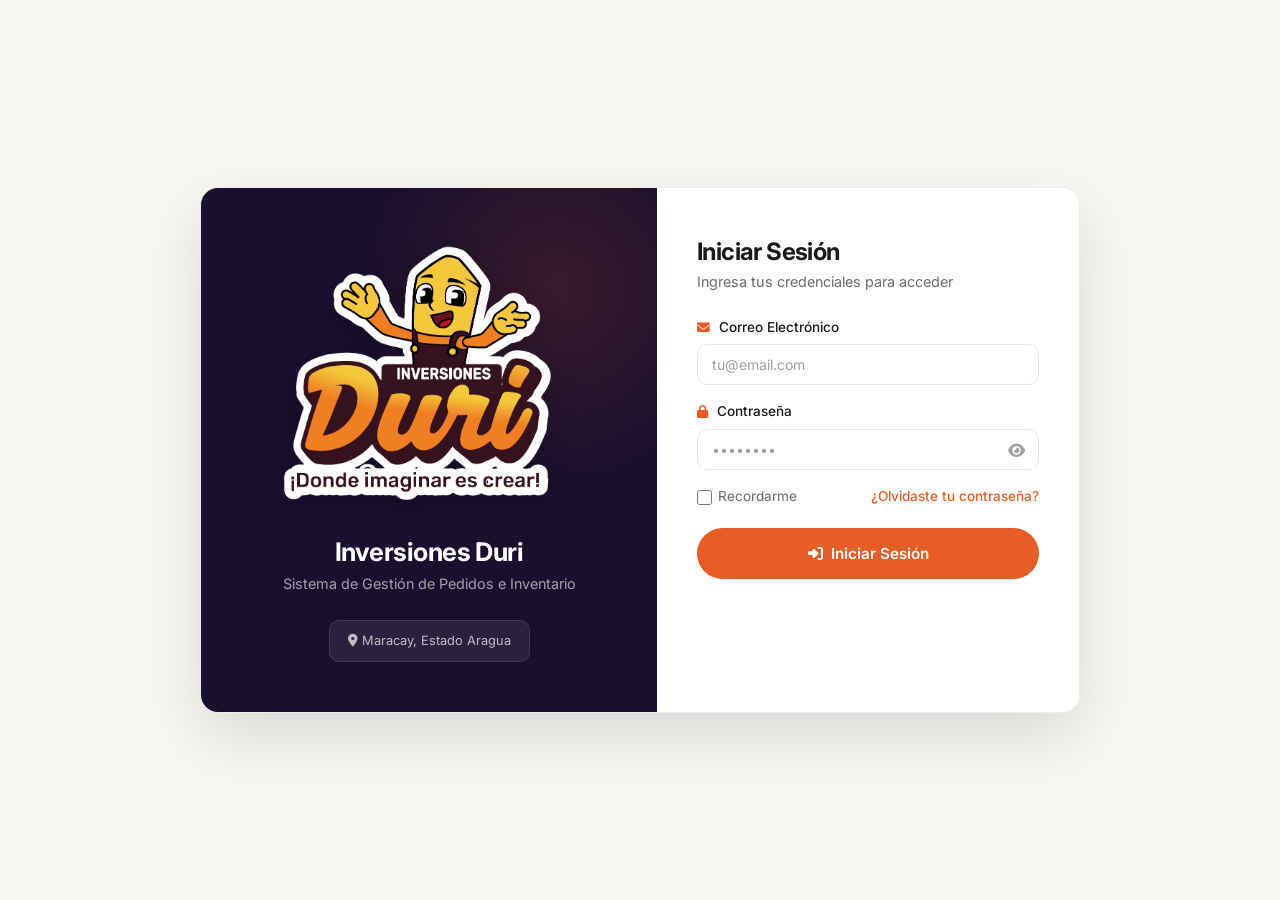
==== commit a2cca6ec: "feat: implementar sistema de recuperacion de contrasena en login y backend" ====
--- a/login.html
+++ b/login.html
@@ -3,7 +3,7 @@
 <head>
     <meta charset="UTF-8">
     <meta name="viewport" content="width=device-width, initial-scale=1.0">
-    <title>Login - Inversiones Duri C.A</title>
+    <title>Login y Recuperación - Inversiones Duri C.A</title>
     <link rel="icon" type="image/png" href="img/logo-duri.png">
     <link rel="preconnect" href="https://fonts.googleapis.com">
     <link rel="preconnect" href="https://fonts.gstatic.com" crossorigin>
@@ -11,6 +11,111 @@
     <link rel="stylesheet" href="css/all.min.css">
     <link rel="stylesheet" href="https://cdnjs.cloudflare.com/ajax/libs/font-awesome/6.4.0/css/all.min.css">
     <link rel="stylesheet" href="css/styles.css?v=5.5">
+    <style>
+        .view-panel {
+            transition: opacity 0.25s ease, transform 0.25s ease;
+        }
+        .view-panel.fade-out {
+            opacity: 0;
+            transform: translateY(-6px);
+            pointer-events: none;
+        }
+        .view-panel.fade-in {
+            opacity: 1;
+            transform: translateY(0);
+        }
+        .step-badge {
+            display: inline-flex;
+            align-items: center;
+            justify-content: center;
+            width: 26px;
+            height: 26px;
+            border-radius: 50%;
+            background: var(--accent-light);
+            color: var(--accent);
+            font-size: 0.8rem;
+            font-weight: 700;
+        }
+        .otp-input {
+            letter-spacing: 8px;
+            font-family: monospace;
+            font-size: 1.35rem;
+            text-align: center;
+            font-weight: 700;
+            color: var(--text-primary);
+        }
+        .password-strength-meter {
+            height: 4px;
+            width: 100%;
+            background: #E5E7EB;
+            border-radius: 4px;
+            margin-top: 6px;
+            overflow: hidden;
+            display: flex;
+            gap: 3px;
+        }
+        .strength-bar {
+            flex: 1;
+            height: 100%;
+            background: #E5E7EB;
+            transition: background 0.3s ease;
+        }
+        .dev-code-box {
+            background: #FFF7ED;
+            border: 1px dashed #F97316;
+            color: #C2410C;
+            padding: 10px 14px;
+            border-radius: 8px;
+            font-size: 0.82rem;
+            margin-bottom: 16px;
+            display: flex;
+            align-items: center;
+            justify-content: space-between;
+            gap: 8px;
+        }
+        .dev-code-box button {
+            background: #F97316;
+            color: #fff;
+            border: none;
+            padding: 4px 10px;
+            border-radius: 6px;
+            font-size: 0.78rem;
+            cursor: pointer;
+            font-weight: 600;
+            transition: opacity 0.2s;
+        }
+        .dev-code-box button:hover {
+            opacity: 0.9;
+        }
+        .link-text {
+            color: var(--accent);
+            text-decoration: none;
+            font-weight: 500;
+            transition: var(--transition);
+            cursor: pointer;
+        }
+        .link-text:hover {
+            text-decoration: underline;
+            color: var(--accent-hover);
+        }
+        .success-checkmark-circle {
+            width: 68px;
+            height: 68px;
+            border-radius: 50%;
+            background: #DCFCE7;
+            color: #16A34A;
+            display: flex;
+            align-items: center;
+            justify-content: center;
+            font-size: 2rem;
+            margin: 0 auto 16px auto;
+            animation: popIn 0.35s cubic-bezier(0.175, 0.885, 0.32, 1.275);
+        }
+        @keyframes popIn {
+            0% { transform: scale(0.4); opacity: 0; }
+            100% { transform: scale(1); opacity: 1; }
+        }
+    </style>
 </head>
 <body style="background:var(--bg);min-height:100vh;display:flex;align-items:center;justify-content:center;padding:20px">
     <div class="login-wrapper">
@@ -23,78 +128,576 @@
                 <p style="font-size:0.8rem;opacity:0.7"><i class="fas fa-map-marker-alt"></i> Maracay, Estado Aragua</p>
             </div>
         </div>
+
         <!-- Right Panel -->
         <div class="login-right">
-            <h2 style="font-size:1.5rem;margin-bottom:4px;color:var(--text-primary);font-weight:700">Iniciar Sesión</h2>
-            <p style="color:var(--text-secondary);margin-bottom:24px;font-size:0.9rem">Ingresa tus credenciales para acceder</p>
-            
-            <div id="already-logged-msg" style="display:none;background:#fef2f2;border:1px solid #fecaca;padding:14px;border-radius:10px;margin-bottom:18px;">
-                <div style="font-weight:700;color:#991b1b;font-size:0.9rem;margin-bottom:6px;">
-                    <i class="fas fa-user-check"></i> Sesión activa detectada
+            <!-- ============================================ -->
+            <!-- VISTA: INICIAR SESIÓN                        -->
+            <!-- ============================================ -->
+            <div id="loginView" class="view-panel">
+                <h2 style="font-size:1.5rem;margin-bottom:4px;color:var(--text-primary);font-weight:700">Iniciar Sesión</h2>
+                <p style="color:var(--text-secondary);margin-bottom:24px;font-size:0.9rem">Ingresa tus credenciales para acceder</p>
+                
+                <div id="already-logged-msg" style="display:none;background:#fef2f2;border:1px solid #fecaca;padding:14px;border-radius:10px;margin-bottom:18px;">
+                    <div style="font-weight:700;color:#991b1b;font-size:0.9rem;margin-bottom:6px;">
+                        <i class="fas fa-user-check"></i> Sesión activa detectada
+                    </div>
+                    <div id="logged-user-name" style="font-size:0.85rem;color:#4b5563;margin-bottom:12px;"></div>
+                    <div style="display:flex;gap:10px;">
+                        <a href="index.html" class="btn btn-sm btn-primary" style="flex:1;text-align:center;justify-content:center;">Ir al Inicio</a>
+                        <button type="button" onclick="logoutFromLogin()" class="btn btn-sm" style="flex:1;background:#ef4444;color:#fff;border:none;justify-content:center;cursor:pointer;"><i class="fas fa-sign-out-alt"></i> Cerrar Sesión</button>
+                    </div>
                 </div>
-                <div id="logged-user-name" style="font-size:0.85rem;color:#4b5563;margin-bottom:12px;"></div>
-                <div style="display:flex;gap:10px;">
-                    <a href="index.html" class="btn btn-sm btn-primary" style="flex:1;text-align:center;justify-content:center;">Ir al Inicio</a>
-                    <button type="button" onclick="logoutFromLogin()" class="btn btn-sm" style="flex:1;background:#ef4444;color:#fff;border:none;justify-content:center;cursor:pointer;"><i class="fas fa-sign-out-alt"></i> Cerrar Sesión</button>
+                
+                <div id="login-alert-success" style="display:none;background:#ecfdf5;border:1px solid #a7f3d0;color:#065f46;padding:10px 14px;border-radius:var(--radius-sm);margin-bottom:18px;font-size:0.85rem"></div>
+                <div id="error-msg" style="display:none;background:var(--red-light);border:1px solid rgba(239,68,68,0.2);color:var(--red);padding:10px 14px;border-radius:var(--radius-sm);margin-bottom:18px;font-size:0.85rem"></div>
+                
+                <form id="loginForm">
+                    <div class="form-group">
+                        <label><i class="fas fa-envelope"></i> Correo Electrónico</label>
+                        <input type="email" id="email" placeholder="tu@email.com" required>
+                    </div>
+                    <div class="form-group">
+                        <label><i class="fas fa-lock"></i> Contraseña</label>
+                        <div style="position:relative">
+                            <input type="password" id="password" placeholder="••••••••" required style="padding-right:40px">
+                            <button type="button" onclick="togglePass('password', 'eyeIcon')" style="position:absolute;right:10px;top:50%;transform:translateY(-50%);background:none;border:none;color:var(--text-tertiary);cursor:pointer;font-size:0.95rem;padding:4px">
+                                <i class="fas fa-eye" id="eyeIcon"></i>
+                            </button>
+                        </div>
+                    </div>
+                    <div style="display:flex;align-items:center;justify-content:space-between;margin-bottom:20px;font-size:0.85rem;">
+                        <label style="display:flex;align-items:center;gap:6px;cursor:pointer;color:var(--text-secondary)">
+                            <input type="checkbox" id="rememberMe" style="accent-color:var(--accent);width:15px;height:15px"> Recordarme
+                        </label>
+                        <a href="javascript:void(0)" onclick="mostrarRecuperacion()" class="link-text">
+                            ¿Olvidaste tu contraseña?
+                        </a>
+                    </div>
+                    <button type="submit" class="btn btn-primary btn-block btn-lg" id="loginBtn">
+                        <i class="fas fa-sign-in-alt"></i> Iniciar Sesión
+                    </button>
+                </form>
+            </div>
+
+            <!-- ============================================ -->
+            <!-- VISTA: RECUPERAR CONTRASEÑA                  -->
+            <!-- ============================================ -->
+            <div id="recoveryView" class="view-panel" style="display:none;">
+                <div style="margin-bottom:14px;">
+                    <button type="button" onclick="mostrarLogin()" style="background:none;border:none;color:var(--text-secondary);cursor:pointer;font-size:0.85rem;display:inline-flex;align-items:center;gap:6px;padding:0;font-weight:500;">
+                        <i class="fas fa-arrow-left"></i> Volver a Iniciar Sesión
+                    </button>
+                </div>
+
+                <h2 style="font-size:1.45rem;margin-bottom:4px;color:var(--text-primary);font-weight:700">
+                    <i class="fas fa-key" style="color:var(--accent);font-size:1.2rem;margin-right:4px;"></i> Recuperar Contraseña
+                </h2>
+                <p id="recSubtitle" style="color:var(--text-secondary);margin-bottom:20px;font-size:0.88rem">
+                    Ingresa tu correo para recibir un código de verificación seguro.
+                </p>
+
+                <!-- Alertas de recuperación -->
+                <div id="recAlertError" style="display:none;background:var(--red-light);border:1px solid rgba(239,68,68,0.2);color:var(--red);padding:10px 14px;border-radius:var(--radius-sm);margin-bottom:16px;font-size:0.85rem"></div>
+                <div id="recAlertInfo" style="display:none;background:#eff6ff;border:1px solid #bfdbfe;color:#1e40af;padding:10px 14px;border-radius:var(--radius-sm);margin-bottom:16px;font-size:0.85rem"></div>
+                
+                <!-- Caja para código dev/demo si no hay SMTP configurado -->
+                <div id="recDevBox" style="display:none;" class="dev-code-box">
+                    <div>
+                        <i class="fas fa-info-circle"></i> Código de verificación: <strong id="recDevCodeVal" style="font-size:0.95rem;letter-spacing:1px;"></strong>
+                    </div>
+                    <button type="button" onclick="aplicarCodigoDev()">Usar código</button>
+                </div>
+
+                <!-- PASO 1: SOLICITAR CÓDIGO -->
+                <div id="recStep1">
+                    <form id="recRequestForm">
+                        <div class="form-group">
+                            <label><i class="fas fa-envelope"></i> Correo Electrónico Registrado</label>
+                            <input type="email" id="recEmail" placeholder="tu@email.com" required>
+                        </div>
+                        <button type="submit" class="btn btn-primary btn-block btn-lg" id="recRequestBtn">
+                            <i class="fas fa-paper-plane"></i> Enviar Código de Verificación
+                        </button>
+                    </form>
+                </div>
+
+                <!-- PASO 2: INGRESAR CÓDIGO Y NUEVA CONTRASEÑA -->
+                <div id="recStep2" style="display:none;">
+                    <form id="recResetForm">
+                        <div class="form-group" style="margin-bottom:14px;">
+                            <label style="display:flex;justify-content:space-between;align-items:center;">
+                                <span><i class="fas fa-shield-alt"></i> Código de 6 Dígitos</span>
+                                <span style="font-size:0.75rem;color:var(--text-tertiary)">Expira en 15 min</span>
+                            </label>
+                            <input type="text" id="recCode" class="otp-input" placeholder="000000" maxlength="6" pattern="[0-9]{6}" required autocomplete="off">
+                        </div>
+
+                        <div class="form-group" style="margin-bottom:12px;">
+                            <label><i class="fas fa-lock"></i> Nueva Contraseña</label>
+                            <div style="position:relative">
+                                <input type="password" id="recNewPassword" placeholder="Mínimo 6 caracteres" required minlength="6" style="padding-right:40px" oninput="evaluarFortaleza()">
+                                <button type="button" onclick="togglePass('recNewPassword', 'recEye1')" style="position:absolute;right:10px;top:50%;transform:translateY(-50%);background:none;border:none;color:var(--text-tertiary);cursor:pointer;font-size:0.95rem;padding:4px">
+                                    <i class="fas fa-eye" id="recEye1"></i>
+                                </button>
+                            </div>
+                            <div class="password-strength-meter">
+                                <div class="strength-bar" id="str1"></div>
+                                <div class="strength-bar" id="str2"></div>
+                                <div class="strength-bar" id="str3"></div>
+                            </div>
+                            <div id="strengthText" style="font-size:0.72rem;color:var(--text-tertiary);margin-top:3px;text-align:right;">Seguridad: Débil</div>
+                        </div>
+
+                        <div class="form-group" style="margin-bottom:18px;">
+                            <label><i class="fas fa-check-double"></i> Confirmar Nueva Contraseña</label>
+                            <div style="position:relative">
+                                <input type="password" id="recConfirmPassword" placeholder="Repite la nueva contraseña" required minlength="6" style="padding-right:40px" oninput="validarCoincidencia()">
+                                <button type="button" onclick="togglePass('recConfirmPassword', 'recEye2')" style="position:absolute;right:10px;top:50%;transform:translateY(-50%);background:none;border:none;color:var(--text-tertiary);cursor:pointer;font-size:0.95rem;padding:4px">
+                                    <i class="fas fa-eye" id="recEye2"></i>
+                                </button>
+                            </div>
+                            <div id="matchText" style="font-size:0.72rem;margin-top:3px;display:none;"></div>
+                        </div>
+
+                        <button type="submit" class="btn btn-primary btn-block btn-lg" id="recResetBtn">
+                            <i class="fas fa-check-circle"></i> Actualizar Contraseña
+                        </button>
+
+                        <div style="margin-top:14px;text-align:center;font-size:0.83rem;">
+                            <a href="javascript:void(0)" onclick="reenviarCodigo()" class="link-text" style="margin-right:12px;">
+                                <i class="fas fa-redo"></i> Reenviar código
+                            </a>
+                            <span style="color:var(--border);">|</span>
+                            <a href="javascript:void(0)" onclick="cambiarCorreoRecuperacion()" class="link-text" style="margin-left:12px;">
+                                <i class="fas fa-pen"></i> Cambiar correo
+                            </a>
+                        </div>
+                    </form>
+                </div>
+
+                <!-- PASO 3: ÉXITO -->
+                <div id="recStep3" style="display:none;text-align:center;padding:10px 0;">
+                    <div class="success-checkmark-circle">
+                        <i class="fas fa-check"></i>
+                    </div>
+                    <h3 style="font-size:1.3rem;margin-bottom:8px;color:var(--text-primary);font-weight:700">¡Contraseña Actualizada!</h3>
+                    <p style="color:var(--text-secondary);font-size:0.88rem;margin-bottom:24px;line-height:1.5;">
+                        Tu contraseña se ha modificado correctamente. Ya puedes iniciar sesión con tus nuevas credenciales.
+                    </p>
+                    <button type="button" onclick="irALoginConCorreo()" class="btn btn-primary btn-block btn-lg">
+                        <i class="fas fa-sign-in-alt"></i> Iniciar Sesión Ahora
+                    </button>
                 </div>
             </div>
-            
-            <div id="error-msg" style="display:none;background:var(--red-light);border:1px solid rgba(239,68,68,0.2);color:var(--red);padding:10px 14px;border-radius:var(--radius-sm);margin-bottom:18px;font-size:0.85rem"></div>
-            
-            <form id="loginForm">
-                <div class="form-group">
-                    <label><i class="fas fa-envelope"></i> Correo Electrónico</label>
-                    <input type="email" id="email" placeholder="tu@email.com" required>
-                </div>
-                <div class="form-group">
-                    <label><i class="fas fa-lock"></i> Contraseña</label>
-                    <div style="position:relative">
-                        <input type="password" id="password" placeholder="••••••••" required style="padding-right:40px">
-                        <button type="button" onclick="togglePass()" style="position:absolute;right:10px;top:50%;transform:translateY(-50%);background:none;border:none;color:var(--text-tertiary);cursor:pointer;font-size:0.95rem;padding:4px">
-                            <i class="fas fa-eye" id="eyeIcon"></i>
-                        </button>
-                    </div>
-                </div>
-                <div style="display:flex;align-items:center;margin-bottom:20px;font-size:0.85rem;">
-                    <label style="display:flex;align-items:center;gap:6px;cursor:pointer;color:var(--text-secondary)">
-                        <input type="checkbox" style="accent-color:var(--accent);width:15px;height:15px"> Recordarme
-                    </label>
-                </div>
-                <button type="submit" class="btn btn-primary btn-block btn-lg" id="loginBtn">
-                    <i class="fas fa-sign-in-alt"></i> Iniciar Sesión
-                </button>
-            </form>
         </div>
     </div>
     
     <script>
-    function togglePass(){
-        const inp=document.getElementById('password');
-        const icon=document.getElementById('eyeIcon');
-        if(inp.type==='password'){inp.type='text';icon.className='fas fa-eye-slash';}
-        else{inp.type='password';icon.className='fas fa-eye';}
-    }
-    
+    // ============================================
+    // USUARIOS DEMO (GitHub Pages / Fallback)
+    // ============================================
+    const demoUsers = {
+        'admin@inversionesduri.com': { id: 1, nombre: 'Administrador Duri', email: 'admin@inversionesduri.com', rol: 'super_usuario', pass: 'admin123' },
+        'operador@inversionesduri.com': { id: 2, nombre: 'Operador Duri', email: 'operador@inversionesduri.com', rol: 'operador', pass: 'admin123' },
+        'usuario@inversionesduri.com': { id: 3, nombre: 'Usuario Cliente', email: 'usuario@inversionesduri.com', rol: 'usuario', pass: 'admin123' }
+    };
+
+    // Cargar contraseñas personalizadas guardadas en demo local
+    try {
+        const customPasses = JSON.parse(localStorage.getItem('duriCustomPasses') || '{}');
+        Object.keys(customPasses).forEach(em => {
+            if (demoUsers[em]) demoUsers[em].pass = customPasses[em];
+        });
+    } catch(e) {}
+
+    let currentRecoveryEmail = '';
+    let lastGeneratedCode = '';
+
+    // ============================================
+    // TOGGLE CONTRASEÑA VISIBLE
+    // ============================================
+    function togglePass(inputId, iconId) {
+        const inp = document.getElementById(inputId);
+        const icon = document.getElementById(iconId);
+        if (!inp || !icon) return;
+        if (inp.type === 'password') {
+            inp.type = 'text';
+            icon.className = 'fas fa-eye-slash';
+        } else {
+            inp.type = 'password';
+            icon.className = 'fas fa-eye';
+        }
+    }
+
+    // ============================================
+    // VISTAS: CAMBIO ENTRE LOGIN Y RECUPERACIÓN
+    // ============================================
+    function mostrarRecuperacion() {
+        const loginView = document.getElementById('loginView');
+        const recoveryView = document.getElementById('recoveryView');
+        const emailVal = document.getElementById('email').value.trim();
+        
+        loginView.style.display = 'none';
+        recoveryView.style.display = 'block';
+
+        // Prellenar email si ya lo había escrito en el login
+        if (emailVal) {
+            document.getElementById('recEmail').value = emailVal;
+        }
+
+        // Limpiar alertas de recuperación
+        limpiarAlertasRec();
+    }
+
+    function mostrarLogin() {
+        document.getElementById('recoveryView').style.display = 'none';
+        document.getElementById('loginView').style.display = 'block';
+        limpiarAlertasRec();
+    }
+
+    function limpiarAlertasRec() {
+        document.getElementById('recAlertError').style.display = 'none';
+        document.getElementById('recAlertInfo').style.display = 'none';
+        document.getElementById('recDevBox').style.display = 'none';
+    }
+
+    function irALoginConCorreo() {
+        mostrarLogin();
+        if (currentRecoveryEmail) {
+            document.getElementById('email').value = currentRecoveryEmail;
+            const passInp = document.getElementById('password');
+            passInp.value = '';
+            passInp.focus();
+        }
+        const successDiv = document.getElementById('login-alert-success');
+        successDiv.textContent = 'Contraseña actualizada. Ingresa con tu nueva clave.';
+        successDiv.style.display = 'block';
+        setTimeout(() => { successDiv.style.display = 'none'; }, 6000);
+    }
+
+    // ============================================
+    // PROCESO DE RECUPERACIÓN: PASO 1 (SOLICITUD)
+    // ============================================
+    document.getElementById('recRequestForm').addEventListener('submit', async function(e) {
+        e.preventDefault();
+        const btn = document.getElementById('recRequestBtn');
+        const errDiv = document.getElementById('recAlertError');
+        const infoDiv = document.getElementById('recAlertInfo');
+        const devBox = document.getElementById('recDevBox');
+        
+        const email = document.getElementById('recEmail').value.trim().toLowerCase();
+        currentRecoveryEmail = email;
+
+        btn.innerHTML = '<i class="fas fa-spinner fa-spin"></i> Verificando correo...';
+        btn.disabled = true;
+        errDiv.style.display = 'none';
+        infoDiv.style.display = 'none';
+        devBox.style.display = 'none';
+
+        const isGH = window.location.hostname.includes('github.io');
+
+        // En caso de GitHub Pages (modo demo sin backend PHP)
+        if (isGH) {
+            setTimeout(() => {
+                const demo = demoUsers[email];
+                if (!demo) {
+                    errDiv.textContent = 'No se encontró ninguna cuenta registrada con este correo en la demo.';
+                    errDiv.style.display = 'block';
+                    btn.innerHTML = '<i class="fas fa-paper-plane"></i> Enviar Código de Verificación';
+                    btn.disabled = false;
+                    return;
+                }
+
+                // Generar código simulado
+                const randomCode = Math.floor(100000 + Math.random() * 900000).toString();
+                lastGeneratedCode = randomCode;
+                sessionStorage.setItem('demoResetCode_' + email, randomCode);
+
+                avanzarAPaso2(email, randomCode, true);
+                btn.innerHTML = '<i class="fas fa-paper-plane"></i> Enviar Código de Verificación';
+                btn.disabled = false;
+            }, 600);
+            return;
+        }
+
+        // Llamada al backend PHP
+        try {
+            const res = await fetch('backend/api/usuarios.php?action=recuperar_solicitar', {
+                method: 'POST',
+                headers: { 'Content-Type': 'application/json' },
+                body: JSON.stringify({ email })
+            });
+
+            const data = await res.json();
+
+            if (data.status === 'success') {
+                const codigoDev = data.data && data.data.codigo_dev ? data.data.codigo_dev : '';
+                lastGeneratedCode = codigoDev;
+                avanzarAPaso2(email, codigoDev, !data.data.mail_enviado);
+            } else {
+                errDiv.textContent = data.message || 'Error al solicitar recuperación';
+                errDiv.style.display = 'block';
+            }
+        } catch(err) {
+            // Fallback en desarrollo si PHP no responde
+            const demo = demoUsers[email];
+            if (demo) {
+                const randomCode = Math.floor(100000 + Math.random() * 900000).toString();
+                lastGeneratedCode = randomCode;
+                sessionStorage.setItem('demoResetCode_' + email, randomCode);
+                avanzarAPaso2(email, randomCode, true);
+            } else {
+                errDiv.textContent = 'No se pudo conectar con el servidor. Verifica tu conexión o base de datos.';
+                errDiv.style.display = 'block';
+            }
+        } finally {
+            btn.innerHTML = '<i class="fas fa-paper-plane"></i> Enviar Código de Verificación';
+            btn.disabled = false;
+        }
+    });
+
+    function avanzarAPaso2(email, codeDev, mostrarDevBox) {
+        document.getElementById('recStep1').style.display = 'none';
+        document.getElementById('recStep2').style.display = 'block';
+        
+        document.getElementById('recSubtitle').innerHTML = 'Código enviado a <strong>' + email + '</strong>.';
+
+        const infoDiv = document.getElementById('recAlertInfo');
+        infoDiv.innerHTML = '<i class="fas fa-paper-plane"></i> Se ha generado tu código de verificación de 6 dígitos.';
+        infoDiv.style.display = 'block';
+
+        if (codeDev) {
+            document.getElementById('recDevCodeVal').textContent = codeDev;
+            document.getElementById('recDevBox').style.display = 'flex';
+        }
+
+        // Enfocar campo de código
+        setTimeout(() => {
+            const codeInp = document.getElementById('recCode');
+            codeInp.focus();
+        }, 150);
+    }
+
+    function aplicarCodigoDev() {
+        if (lastGeneratedCode) {
+            document.getElementById('recCode').value = lastGeneratedCode;
+            document.getElementById('recNewPassword').focus();
+        }
+    }
+
+    function cambiarCorreoRecuperacion() {
+        document.getElementById('recStep2').style.display = 'none';
+        document.getElementById('recStep1').style.display = 'block';
+        document.getElementById('recSubtitle').textContent = 'Ingresa tu correo para recibir un código de verificación seguro.';
+        limpiarAlertasRec();
+        document.getElementById('recEmail').focus();
+    }
+
+    function reenviarCodigo() {
+        document.getElementById('recRequestBtn').click();
+    }
+
+    // ============================================
+    // FORTALEZA Y VALIDACIÓN DE CONTRASEÑA
+    // ============================================
+    function evaluarFortaleza() {
+        const pass = document.getElementById('recNewPassword').value;
+        const b1 = document.getElementById('str1');
+        const b2 = document.getElementById('str2');
+        const b3 = document.getElementById('str3');
+        const txt = document.getElementById('strengthText');
+
+        b1.style.background = '#E5E7EB';
+        b2.style.background = '#E5E7EB';
+        b3.style.background = '#E5E7EB';
+
+        if (!pass) {
+            txt.textContent = 'Seguridad: Débil';
+            txt.style.color = 'var(--text-tertiary)';
+            return;
+        }
+
+        let score = 0;
+        if (pass.length >= 6) score++;
+        if (pass.length >= 8 && /[A-Z]/.test(pass) && /[0-9]/.test(pass)) score++;
+        if (pass.length >= 10 && /[^A-Za-z0-9]/.test(pass)) score++;
+
+        if (score === 0 || score === 1) {
+            b1.style.background = '#EF4444';
+            txt.textContent = 'Seguridad: Débil (mínimo 6 caracteres)';
+            txt.style.color = '#EF4444';
+        } else if (score === 2) {
+            b1.style.background = '#F59E0B';
+            b2.style.background = '#F59E0B';
+            txt.textContent = 'Seguridad: Media';
+            txt.style.color = '#D97706';
+        } else {
+            b1.style.background = '#10B981';
+            b2.style.background = '#10B981';
+            b3.style.background = '#10B981';
+            txt.textContent = 'Seguridad: Fuerte';
+            txt.style.color = '#059669';
+        }
+
+        validarCoincidencia();
+    }
+
+    function validarCoincidencia() {
+        const pass = document.getElementById('recNewPassword').value;
+        const conf = document.getElementById('recConfirmPassword').value;
+        const matchEl = document.getElementById('matchText');
+
+        if (!conf) {
+            matchEl.style.display = 'none';
+            return;
+        }
+
+        matchEl.style.display = 'block';
+        if (pass === conf) {
+            matchEl.textContent = '✓ Las contraseñas coinciden';
+            matchEl.style.color = '#10B981';
+        } else {
+            matchEl.textContent = '✗ Las contraseñas no coinciden';
+            matchEl.style.color = '#EF4444';
+        }
+    }
+
+    // ============================================
+    // PROCESO DE RECUPERACIÓN: PASO 2 (ACTUALIZAR)
+    // ============================================
+    document.getElementById('recResetForm').addEventListener('submit', async function(e) {
+        e.preventDefault();
+        const btn = document.getElementById('recResetBtn');
+        const errDiv = document.getElementById('recAlertError');
+        const infoDiv = document.getElementById('recAlertInfo');
+        
+        const codigo = document.getElementById('recCode').value.trim();
+        const newPass = document.getElementById('recNewPassword').value;
+        const confirmPass = document.getElementById('recConfirmPassword').value;
+
+        errDiv.style.display = 'none';
+        infoDiv.style.display = 'none';
+
+        if (codigo.length !== 6) {
+            errDiv.textContent = 'El código debe tener exactamente 6 dígitos numéricos.';
+            errDiv.style.display = 'block';
+            return;
+        }
+
+        if (newPass.length < 6) {
+            errDiv.textContent = 'La nueva contraseña debe tener al menos 6 caracteres.';
+            errDiv.style.display = 'block';
+            return;
+        }
+
+        if (newPass !== confirmPass) {
+            errDiv.textContent = 'Las contraseñas no coinciden. Por favor verifícalas.';
+            errDiv.style.display = 'block';
+            return;
+        }
+
+        btn.innerHTML = '<i class="fas fa-spinner fa-spin"></i> Actualizando contraseña...';
+        btn.disabled = true;
+
+        const isGH = window.location.hostname.includes('github.io');
+
+        // Modo Demo / GitHub Pages
+        if (isGH) {
+            setTimeout(() => {
+                const storedCode = sessionStorage.getItem('demoResetCode_' + currentRecoveryEmail) || lastGeneratedCode;
+                if (storedCode && storedCode !== codigo) {
+                    errDiv.textContent = 'Código incorrecto. Verifica el número de 6 dígitos ingresado.';
+                    errDiv.style.display = 'block';
+                    btn.innerHTML = '<i class="fas fa-check-circle"></i> Actualizar Contraseña';
+                    btn.disabled = false;
+                    return;
+                }
+
+                // Guardar en demo
+                if (demoUsers[currentRecoveryEmail]) {
+                    demoUsers[currentRecoveryEmail].pass = newPass;
+                }
+                try {
+                    const customPasses = JSON.parse(localStorage.getItem('duriCustomPasses') || '{}');
+                    customPasses[currentRecoveryEmail] = newPass;
+                    localStorage.setItem('duriCustomPasses', JSON.stringify(customPasses));
+                } catch(e) {}
+
+                mostrarPasoExito();
+            }, 600);
+            return;
+        }
+
+        // Modo Servidor PHP / MySQL
+        try {
+            const res = await fetch('backend/api/usuarios.php?action=recuperar_cambiar', {
+                method: 'POST',
+                headers: { 'Content-Type': 'application/json' },
+                body: JSON.stringify({
+                    email: currentRecoveryEmail,
+                    codigo: codigo,
+                    password: newPass
+                })
+            });
+
+            const data = await res.json();
+
+            if (data.status === 'success') {
+                mostrarPasoExito();
+            } else {
+                errDiv.textContent = data.message || 'Error al actualizar contraseña.';
+                errDiv.style.display = 'block';
+                btn.innerHTML = '<i class="fas fa-check-circle"></i> Actualizar Contraseña';
+                btn.disabled = false;
+            }
+        } catch(err) {
+            // Fallback si PHP no está activo
+            const storedCode = sessionStorage.getItem('demoResetCode_' + currentRecoveryEmail) || lastGeneratedCode;
+            if (storedCode === codigo) {
+                if (demoUsers[currentRecoveryEmail]) demoUsers[currentRecoveryEmail].pass = newPass;
+                mostrarPasoExito();
+            } else {
+                errDiv.textContent = 'Error de conexión con el servidor. Intenta de nuevo.';
+                errDiv.style.display = 'block';
+                btn.innerHTML = '<i class="fas fa-check-circle"></i> Actualizar Contraseña';
+                btn.disabled = false;
+            }
+        }
+    });
+
+    function mostrarPasoExito() {
+        document.getElementById('recStep2').style.display = 'none';
+        document.getElementById('recStep3').style.display = 'block';
+        document.getElementById('recDevBox').style.display = 'none';
+        document.getElementById('recAlertInfo').style.display = 'none';
+        document.getElementById('recAlertError').style.display = 'none';
+    }
+
+    // ============================================
+    // SUBMIT: LOGIN PRINCIPAL
+    // ============================================
     document.getElementById('loginForm').addEventListener('submit', async function(e){
         e.preventDefault();
-        const btn=document.getElementById('loginBtn');
-        const errorDiv=document.getElementById('error-msg');
+        const btn = document.getElementById('loginBtn');
+        const errorDiv = document.getElementById('error-msg');
         
-        btn.innerHTML='<i class="fas fa-spinner fa-spin"></i> Verificando...';
-        btn.disabled=true;
-        errorDiv.style.display='none';
+        btn.innerHTML = '<i class="fas fa-spinner fa-spin"></i> Verificando...';
+        btn.disabled = true;
+        errorDiv.style.display = 'none';
         
-        const email=document.getElementById('email').value.trim().toLowerCase();
-        const password=document.getElementById('password').value;
+        const email = document.getElementById('email').value.trim().toLowerCase();
+        const password = document.getElementById('password').value;
+        const rememberMe = document.getElementById('rememberMe').checked;
+
+        // Manejar recordarme
+        if (rememberMe) {
+            localStorage.setItem('duriRememberEmail', email);
+        } else {
+            localStorage.removeItem('duriRememberEmail');
+        }
 
         const isGH = window.location.hostname.includes('github.io');
-
-        // Cuentas de respaldo para GitHub Pages
-        const demoUsers = {
-            'admin@inversionesduri.com': { id: 1, nombre: 'Administrador Duri', email: 'admin@inversionesduri.com', rol: 'super_usuario', pass: 'admin123' },
-            'operador@inversionesduri.com': { id: 2, nombre: 'Operador Duri', email: 'operador@inversionesduri.com', rol: 'operador', pass: 'admin123' },
-            'usuario@inversionesduri.com': { id: 3, nombre: 'Usuario Cliente', email: 'usuario@inversionesduri.com', rol: 'usuario', pass: 'admin123' }
-        };
 
         function loginLocal(user) {
             localStorage.setItem('userDuri', JSON.stringify({
@@ -126,43 +729,55 @@
         }
         
         // Si estamos en servidor local con PHP
-        try{
-            const res=await fetch('backend/api/usuarios.php?action=login',{
-                method:'POST',
-                headers:{'Content-Type':'application/json'},
-                body:JSON.stringify({email,password})
+        try {
+            const res = await fetch('backend/api/usuarios.php?action=login', {
+                method: 'POST',
+                headers: {'Content-Type': 'application/json'},
+                body: JSON.stringify({email, password})
             });
-            const data=await res.json();
+            const data = await res.json();
             
-            if(data.status==='success'){
+            if (data.status === 'success') {
                 const uData = data.data;
                 uData.timestamp = Date.now();
                 localStorage.setItem('userDuri', JSON.stringify(uData));
-                btn.innerHTML='<i class="fas fa-check-circle"></i> ¡Bienvenido ' + data.data.nombre + '!';
-                btn.style.background='#10B981';
-                btn.style.borderColor='#10B981';
-                setTimeout(function(){ window.location.href='index.html'; }, 1000);
-            }else{
-                errorDiv.textContent=data.message || 'Error al iniciar sesión';
-                errorDiv.style.display='block';
-                btn.innerHTML='<i class="fas fa-sign-in-alt"></i> Iniciar Sesión';
-                btn.disabled=false;
+                btn.innerHTML = '<i class="fas fa-check-circle"></i> ¡Bienvenido ' + data.data.nombre + '!';
+                btn.style.background = '#10B981';
+                btn.style.borderColor = '#10B981';
+                setTimeout(function(){ window.location.href = 'index.html'; }, 1000);
+            } else {
+                errorDiv.textContent = data.message || 'Error al iniciar sesión';
+                errorDiv.style.display = 'block';
+                btn.innerHTML = '<i class="fas fa-sign-in-alt"></i> Iniciar Sesión';
+                btn.disabled = false;
             }
-        }catch(err){
+        } catch(err) {
             // Fallback a demo si la API PHP no responde
             const demo = demoUsers[email];
             if (demo && demo.pass === password) {
                 loginLocal(demo);
             } else {
-                errorDiv.textContent='Error de conexión. Usa una de las credenciales de prueba.';
-                errorDiv.style.display='block';
-                btn.innerHTML='<i class="fas fa-sign-in-alt"></i> Iniciar Sesión';
-                btn.disabled=false;
+                errorDiv.textContent = 'Error de conexión. Usa una de las credenciales de prueba o recupera tu contraseña.';
+                errorDiv.style.display = 'block';
+                btn.innerHTML = '<i class="fas fa-sign-in-alt"></i> Iniciar Sesión';
+                btn.disabled = false;
             }
         }
     });
     
+    // ============================================
+    // VERIFICACIÓN DE SESIÓN EXISTENTE Y RECORDARME
+    // ============================================
     function checkExistingSession() {
+        // Cargar email recordado
+        const rememberedEmail = localStorage.getItem('duriRememberEmail');
+        if (rememberedEmail) {
+            const emailInp = document.getElementById('email');
+            const remBox = document.getElementById('rememberMe');
+            if (emailInp) emailInp.value = rememberedEmail;
+            if (remBox) remBox.checked = true;
+        }
+
         const raw = localStorage.getItem('userDuri');
         if (!raw) return;
         try {
--- a/css/styles.css
+++ b/css/styles.css
@@ -1201,3 +1201,466 @@
     background: #fffdf8 !important;
 }
 
+/* ============================================
+   CHATBOT INTELIGENTE: DURIBOT
+   ============================================ */
+.duribot-float {
+    position: fixed;
+    bottom: 86px;
+    right: 24px;
+    z-index: 910;
+}
+
+.duribot-btn {
+    width: 52px;
+    height: 52px;
+    border-radius: 50%;
+    background: linear-gradient(135deg, #e85d26 0%, #7928ca 100%);
+    color: #ffffff;
+    border: none;
+    font-size: 1.25rem;
+    cursor: pointer;
+    box-shadow: 0 6px 20px rgba(232, 93, 38, 0.4);
+    display: flex;
+    align-items: center;
+    justify-content: center;
+    transition: all 0.3s cubic-bezier(0.34, 1.56, 0.64, 1);
+    position: relative;
+}
+
+.duribot-btn:hover {
+    transform: scale(1.08) rotate(5deg);
+    box-shadow: 0 8px 24px rgba(121, 40, 202, 0.5);
+}
+
+.duribot-btn::before {
+    content: '';
+    position: absolute;
+    inset: -3px;
+    border-radius: 50%;
+    border: 2px solid rgba(232, 93, 38, 0.6);
+    animation: duribotPulse 2.2s infinite ease-out;
+    pointer-events: none;
+}
+
+@keyframes duribotPulse {
+    0% { transform: scale(0.95); opacity: 0.8; }
+    50% { transform: scale(1.25); opacity: 0; }
+    100% { transform: scale(0.95); opacity: 0; }
+}
+
+.duribot-online-dot {
+    position: absolute;
+    top: 2px;
+    right: 2px;
+    width: 13px;
+    height: 13px;
+    background: #28a745;
+    border: 2px solid #ffffff;
+    border-radius: 50%;
+}
+
+.duribot-tooltip {
+    position: absolute;
+    right: calc(100% + 12px);
+    top: 50%;
+    transform: translateY(-50%);
+    background: #1e152f;
+    color: #ffffff;
+    padding: 7px 14px;
+    border-radius: 12px;
+    font-size: 0.78rem;
+    font-weight: 600;
+    white-space: nowrap;
+    box-shadow: 0 4px 16px rgba(0,0,0,0.25);
+    pointer-events: none;
+    opacity: 0;
+    transition: opacity 0.25s, transform 0.25s;
+}
+
+.duribot-tooltip::after {
+    content: '';
+    position: absolute;
+    left: 100%;
+    top: 50%;
+    transform: translateY(-50%);
+    border-width: 5px;
+    border-style: solid;
+    border-color: transparent transparent transparent #1e152f;
+}
+
+.duribot-float:hover .duribot-tooltip,
+.duribot-tooltip.show-auto {
+    opacity: 1;
+    transform: translateY(-50%) translateX(-4px);
+}
+
+/* Ventana de Conversación */
+.duribot-window {
+    position: fixed;
+    bottom: 90px;
+    right: 24px;
+    width: 370px;
+    max-width: calc(100vw - 32px);
+    height: 520px;
+    max-height: calc(100vh - 120px);
+    background: #ffffff;
+    border-radius: 20px;
+    box-shadow: 0 20px 60px rgba(15, 23, 42, 0.25), 0 0 0 1px rgba(226, 232, 240, 0.8);
+    display: flex;
+    flex-direction: column;
+    overflow: hidden;
+    z-index: 1000;
+    opacity: 0;
+    transform: translateY(20px) scale(0.95);
+    pointer-events: none;
+    transition: all 0.28s cubic-bezier(0.16, 1, 0.3, 1);
+}
+
+.duribot-window.open {
+    opacity: 1;
+    transform: translateY(0) scale(1);
+    pointer-events: all;
+}
+
+/* Header del Bot */
+.duribot-header {
+    background: linear-gradient(135deg, #1e152f 0%, #2f1d4b 60%, #e85d26 140%);
+    color: #ffffff;
+    padding: 14px 16px;
+    display: flex;
+    align-items: center;
+    justify-content: space-between;
+    box-shadow: 0 4px 12px rgba(0,0,0,0.15);
+    flex-shrink: 0;
+}
+
+.duribot-header-info {
+    display: flex;
+    align-items: center;
+    gap: 10px;
+}
+
+.duribot-avatar {
+    width: 38px;
+    height: 38px;
+    border-radius: 50%;
+    background: linear-gradient(135deg, #e85d26 0%, #ff8a50 100%);
+    display: flex;
+    align-items: center;
+    justify-content: center;
+    font-size: 1.15rem;
+    color: #ffffff;
+    box-shadow: 0 2px 8px rgba(0,0,0,0.25);
+    position: relative;
+}
+
+.duribot-header-title {
+    font-size: 0.95rem;
+    font-weight: 700;
+    margin: 0;
+    line-height: 1.2;
+    color: #ffffff;
+}
+
+.duribot-header-status {
+    font-size: 0.72rem;
+    color: #4ade80;
+    margin: 0;
+    display: flex;
+    align-items: center;
+    gap: 4px;
+}
+
+.duribot-header-status::before {
+    content: '';
+    width: 6px;
+    height: 6px;
+    border-radius: 50%;
+    background: #4ade80;
+    display: inline-block;
+}
+
+.duribot-header-actions {
+    display: flex;
+    gap: 6px;
+}
+
+.duribot-close-btn {
+    background: rgba(255, 255, 255, 0.15);
+    border: none;
+    color: #ffffff;
+    width: 30px;
+    height: 30px;
+    border-radius: 50%;
+    cursor: pointer;
+    display: flex;
+    align-items: center;
+    justify-content: center;
+    font-size: 0.95rem;
+    transition: background 0.2s;
+}
+
+.duribot-close-btn:hover {
+    background: rgba(255, 255, 255, 0.3);
+}
+
+/* Área de Mensajes */
+.duribot-body {
+    flex: 1;
+    overflow-y: auto;
+    padding: 16px 14px;
+    background: #f8fafc;
+    display: flex;
+    flex-direction: column;
+    gap: 12px;
+    scroll-behavior: smooth;
+}
+
+.duribot-msg-row {
+    display: flex;
+    gap: 8px;
+    max-width: 88%;
+}
+
+.duribot-msg-row.bot {
+    align-self: flex-start;
+}
+
+.duribot-msg-row.user {
+    align-self: flex-end;
+    flex-direction: row-reverse;
+}
+
+.duribot-msg-bubble {
+    padding: 10px 14px;
+    border-radius: 16px;
+    font-size: 0.86rem;
+    line-height: 1.45;
+    position: relative;
+    word-break: break-word;
+}
+
+.duribot-msg-row.bot .duribot-msg-bubble {
+    background: #ffffff;
+    color: #1e293b;
+    border: 1px solid #e2e8f0;
+    border-top-left-radius: 4px;
+    box-shadow: 0 2px 6px rgba(0,0,0,0.04);
+}
+
+.duribot-msg-row.user .duribot-msg-bubble {
+    background: linear-gradient(135deg, #e85d26 0%, #d44d18 100%);
+    color: #ffffff;
+    border-top-right-radius: 4px;
+    box-shadow: 0 4px 12px rgba(232, 93, 38, 0.25);
+}
+
+.duribot-time {
+    font-size: 0.65rem;
+    opacity: 0.65;
+    margin-top: 4px;
+    display: block;
+    text-align: right;
+}
+
+/* Chips de respuestas rápidas */
+.duribot-chips {
+    display: flex;
+    flex-wrap: wrap;
+    gap: 6px;
+    margin-top: 8px;
+}
+
+.duribot-chip {
+    background: #ffffff;
+    border: 1.5px solid #e2e8f0;
+    color: #1e293b;
+    padding: 6px 11px;
+    border-radius: 100px;
+    font-size: 0.75rem;
+    font-weight: 600;
+    cursor: pointer;
+    transition: all 0.2s;
+    display: inline-flex;
+    align-items: center;
+    gap: 5px;
+}
+
+.duribot-chip:hover {
+    background: #e85d26;
+    color: #ffffff;
+    border-color: #e85d26;
+    transform: translateY(-1px);
+    box-shadow: 0 3px 8px rgba(232, 93, 38, 0.25);
+}
+
+/* Tarjetas de productos en el Chat */
+.duribot-product-card {
+    background: #ffffff;
+    border: 1px solid #e2e8f0;
+    border-radius: 12px;
+    padding: 8px;
+    display: flex;
+    gap: 10px;
+    align-items: center;
+    margin-top: 6px;
+    box-shadow: 0 2px 6px rgba(0,0,0,0.04);
+}
+
+.duribot-product-img {
+    width: 48px;
+    height: 48px;
+    border-radius: 8px;
+    object-fit: cover;
+    flex-shrink: 0;
+    background: #f1f5f9;
+}
+
+.duribot-product-info {
+    flex: 1;
+    min-width: 0;
+}
+
+.duribot-product-title {
+    font-size: 0.8rem;
+    font-weight: 700;
+    color: #0f172a;
+    margin: 0 0 2px;
+    white-space: nowrap;
+    overflow: hidden;
+    text-overflow: ellipsis;
+}
+
+.duribot-product-price {
+    font-size: 0.78rem;
+    font-weight: 700;
+    color: #e85d26;
+    margin: 0;
+}
+
+.duribot-product-add {
+    background: #e85d26;
+    color: #ffffff;
+    border: none;
+    border-radius: 8px;
+    padding: 6px 9px;
+    font-size: 0.72rem;
+    font-weight: 600;
+    cursor: pointer;
+    display: flex;
+    align-items: center;
+    gap: 4px;
+    transition: background 0.2s;
+}
+
+.duribot-product-add:hover {
+    background: #d44d18;
+}
+
+/* Indicador de escribiendo */
+.duribot-typing {
+    display: flex;
+    align-items: center;
+    gap: 4px;
+    padding: 8px 12px;
+    background: #ffffff;
+    border-radius: 16px;
+    border: 1px solid #e2e8f0;
+    width: fit-content;
+}
+
+.duribot-typing span {
+    width: 6px;
+    height: 6px;
+    background: #94a3b8;
+    border-radius: 50%;
+    animation: duribotBounce 1.4s infinite ease-in-out both;
+}
+
+.duribot-typing span:nth-child(1) { animation-delay: -0.32s; }
+.duribot-typing span:nth-child(2) { animation-delay: -0.16s; }
+
+@keyframes duribotBounce {
+    0%, 80%, 100% { transform: scale(0); }
+    40% { transform: scale(1); }
+}
+
+/* Footer / Entrada de texto */
+.duribot-footer {
+    padding: 10px 12px;
+    background: #ffffff;
+    border-top: 1px solid #e2e8f0;
+    display: flex;
+    flex-direction: column;
+    gap: 6px;
+    flex-shrink: 0;
+}
+
+.duribot-input-form {
+    display: flex;
+    align-items: center;
+    gap: 8px;
+}
+
+.duribot-input {
+    flex: 1;
+    border: 1.5px solid #cbd5e1;
+    border-radius: 100px;
+    padding: 9px 16px;
+    font-size: 0.85rem;
+    outline: none;
+    color: #1e293b;
+    background: #f8fafc;
+    transition: border-color 0.2s;
+}
+
+.duribot-input:focus {
+    border-color: #e85d26;
+    background: #ffffff;
+}
+
+.duribot-send-btn {
+    width: 38px;
+    height: 38px;
+    border-radius: 50%;
+    background: linear-gradient(135deg, #e85d26 0%, #7928ca 100%);
+    color: #ffffff;
+    border: none;
+    cursor: pointer;
+    display: flex;
+    align-items: center;
+    justify-content: center;
+    font-size: 0.9rem;
+    transition: transform 0.2s;
+    flex-shrink: 0;
+}
+
+.duribot-send-btn:hover {
+    transform: scale(1.06);
+}
+
+.duribot-branding {
+    text-align: center;
+    font-size: 0.65rem;
+    color: #94a3b8;
+    margin: 0;
+}
+
+/* Responsive para Móviles */
+@media (max-width: 480px) {
+    .duribot-float {
+        bottom: 76px;
+        right: 16px;
+    }
+    .duribot-window {
+        right: 8px;
+        left: 8px;
+        width: auto;
+        bottom: 78px;
+        height: 70vh;
+        max-height: 520px;
+    }
+}
+
+
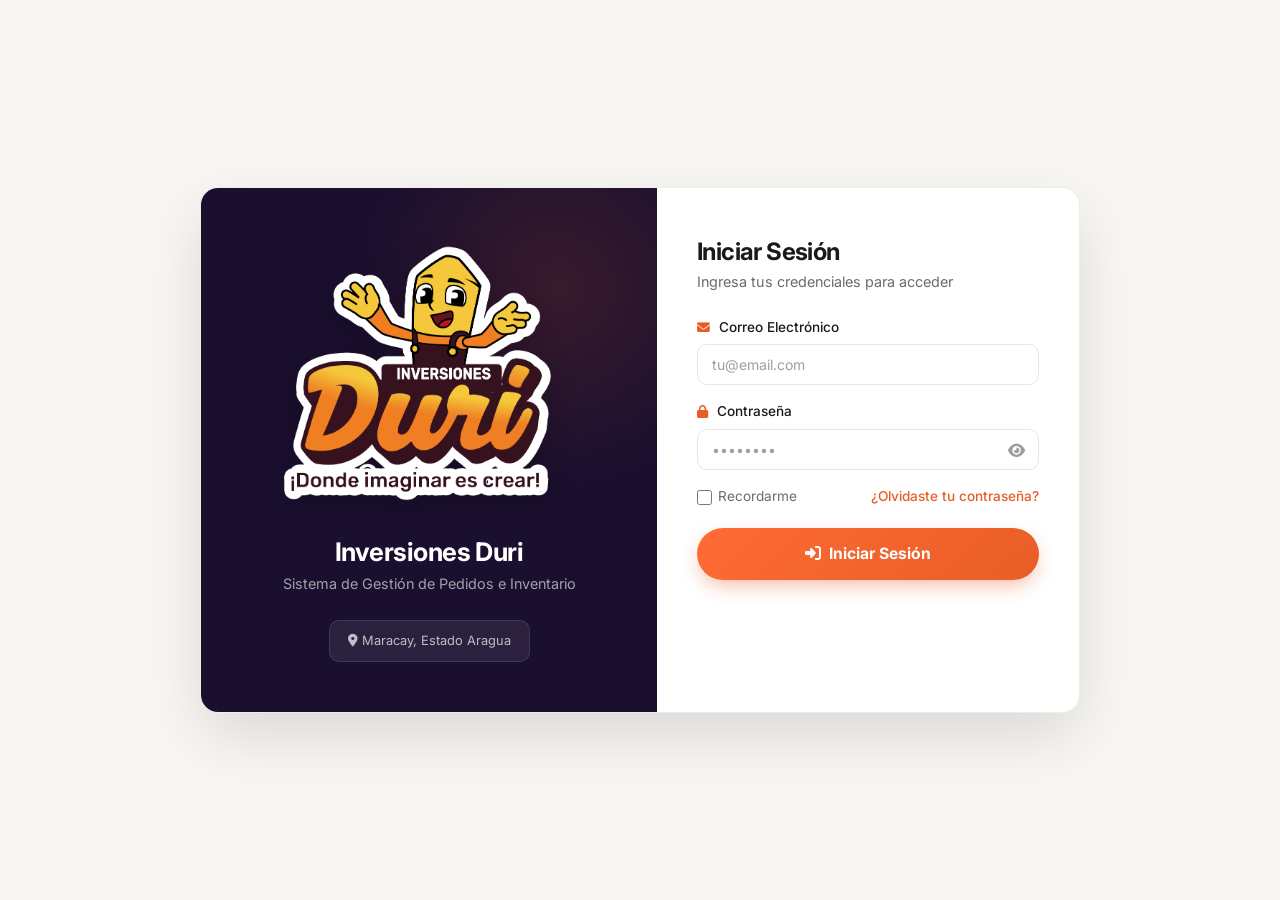
==== commit b5c0848e: "Actualizacion completa: correccion de pedidos, envio de factura por correo, validaciones y limpieza " ====
--- a/login.html
+++ b/login.html
@@ -9,8 +9,7 @@
     <link rel="preconnect" href="https://fonts.gstatic.com" crossorigin>
     <link href="https://fonts.googleapis.com/css2?family=Inter:wght@300;400;500;600;700;800&display=swap" rel="stylesheet">
     <link rel="stylesheet" href="css/all.min.css">
-    <link rel="stylesheet" href="https://cdnjs.cloudflare.com/ajax/libs/font-awesome/6.4.0/css/all.min.css">
-    <link rel="stylesheet" href="css/styles.css?v=5.5">
+    <link rel="stylesheet" href="css/styles.css?v=121.0">
     <style>
         .view-panel {
             transition: opacity 0.25s ease, transform 0.25s ease;
@@ -153,9 +152,14 @@
                 <div id="error-msg" style="display:none;background:var(--red-light);border:1px solid rgba(239,68,68,0.2);color:var(--red);padding:10px 14px;border-radius:var(--radius-sm);margin-bottom:18px;font-size:0.85rem"></div>
                 
                 <form id="loginForm">
+                    <!-- Trampa Anti-Bots (Honeypot invisible para humanos) -->
+                    <div style="position:absolute;left:-9999px;top:-9999px;opacity:0;pointer-events:none;" aria-hidden="true">
+                        <input type="text" id="website_trap" name="website_trap" tabindex="-1" autocomplete="off">
+                    </div>
+
                     <div class="form-group">
                         <label><i class="fas fa-envelope"></i> Correo Electrónico</label>
-                        <input type="email" id="email" placeholder="tu@email.com" required>
+                        <input type="email" id="email" placeholder="tu@email.com" required maxlength="150" autocomplete="username">
                     </div>
                     <div class="form-group">
                         <label><i class="fas fa-lock"></i> Contraseña</label>
@@ -201,13 +205,6 @@
                 <div id="recAlertError" style="display:none;background:var(--red-light);border:1px solid rgba(239,68,68,0.2);color:var(--red);padding:10px 14px;border-radius:var(--radius-sm);margin-bottom:16px;font-size:0.85rem"></div>
                 <div id="recAlertInfo" style="display:none;background:#eff6ff;border:1px solid #bfdbfe;color:#1e40af;padding:10px 14px;border-radius:var(--radius-sm);margin-bottom:16px;font-size:0.85rem"></div>
                 
-                <!-- Caja para código dev/demo si no hay SMTP configurado -->
-                <div id="recDevBox" style="display:none;" class="dev-code-box">
-                    <div>
-                        <i class="fas fa-info-circle"></i> Código de verificación: <strong id="recDevCodeVal" style="font-size:0.95rem;letter-spacing:1px;"></strong>
-                    </div>
-                    <button type="button" onclick="aplicarCodigoDev()">Usar código</button>
-                </div>
 
                 <!-- PASO 1: SOLICITAR CÓDIGO -->
                 <div id="recStep1">
@@ -222,17 +219,36 @@
                     </form>
                 </div>
 
-                <!-- PASO 2: INGRESAR CÓDIGO Y NUEVA CONTRASEÑA -->
+                <!-- PASO 2: VALIDAR CÓDIGO DE 6 DÍGITOS -->
                 <div id="recStep2" style="display:none;">
-                    <form id="recResetForm">
-                        <div class="form-group" style="margin-bottom:14px;">
+                    <form id="recVerifyForm">
+                        <div class="form-group" style="margin-bottom:16px;">
                             <label style="display:flex;justify-content:space-between;align-items:center;">
                                 <span><i class="fas fa-shield-alt"></i> Código de 6 Dígitos</span>
-                                <span style="font-size:0.75rem;color:var(--text-tertiary)">Expira en 15 min</span>
+                                <span style="font-size:0.75rem;color:var(--text-tertiary)">Expira en 5 min</span>
                             </label>
                             <input type="text" id="recCode" class="otp-input" placeholder="000000" maxlength="6" pattern="[0-9]{6}" required autocomplete="off">
                         </div>
 
+                        <button type="submit" class="btn btn-primary btn-block btn-lg" id="recVerifyBtn">
+                            <i class="fas fa-shield-alt"></i> Validar Código
+                        </button>
+
+                        <div style="margin-top:14px;text-align:center;font-size:0.83rem;">
+                            <a href="javascript:void(0)" onclick="reenviarCodigo()" class="link-text" style="margin-right:12px;">
+                                <i class="fas fa-redo"></i> Reenviar código
+                            </a>
+                            <span style="color:var(--border);">|</span>
+                            <a href="javascript:void(0)" onclick="cambiarCorreoRecuperacion()" class="link-text" style="margin-left:12px;">
+                                <i class="fas fa-pen"></i> Cambiar correo
+                            </a>
+                        </div>
+                    </form>
+                </div>
+
+                <!-- PASO 3: CREAR NUEVA CONTRASEÑA -->
+                <div id="recStep3" style="display:none;">
+                    <form id="recResetForm">
                         <div class="form-group" style="margin-bottom:12px;">
                             <label><i class="fas fa-lock"></i> Nueva Contraseña</label>
                             <div style="position:relative">
@@ -261,23 +277,13 @@
                         </div>
 
                         <button type="submit" class="btn btn-primary btn-block btn-lg" id="recResetBtn">
-                            <i class="fas fa-check-circle"></i> Actualizar Contraseña
+                            <i class="fas fa-check-circle"></i> Guardar Nueva Contraseña
                         </button>
-
-                        <div style="margin-top:14px;text-align:center;font-size:0.83rem;">
-                            <a href="javascript:void(0)" onclick="reenviarCodigo()" class="link-text" style="margin-right:12px;">
-                                <i class="fas fa-redo"></i> Reenviar código
-                            </a>
-                            <span style="color:var(--border);">|</span>
-                            <a href="javascript:void(0)" onclick="cambiarCorreoRecuperacion()" class="link-text" style="margin-left:12px;">
-                                <i class="fas fa-pen"></i> Cambiar correo
-                            </a>
-                        </div>
                     </form>
                 </div>
 
-                <!-- PASO 3: ÉXITO -->
-                <div id="recStep3" style="display:none;text-align:center;padding:10px 0;">
+                <!-- PASO 4: ÉXITO -->
+                <div id="recStep4" style="display:none;text-align:center;padding:10px 0;">
                     <div class="success-checkmark-circle">
                         <i class="fas fa-check"></i>
                     </div>
@@ -298,9 +304,11 @@
     // USUARIOS DEMO (GitHub Pages / Fallback)
     // ============================================
     const demoUsers = {
-        'admin@inversionesduri.com': { id: 1, nombre: 'Administrador Duri', email: 'admin@inversionesduri.com', rol: 'super_usuario', pass: 'admin123' },
+        'inversionesduri@gmail.com': { id: 1, nombre: 'Administrador Duri', email: 'inversionesduri@gmail.com', rol: 'super_usuario', pass: 'admin123' },
+        'admin@inversionesduri.com': { id: 1, nombre: 'Administrador Duri', email: 'inversionesduri@gmail.com', rol: 'super_usuario', pass: 'admin123' },
         'operador@inversionesduri.com': { id: 2, nombre: 'Operador Duri', email: 'operador@inversionesduri.com', rol: 'operador', pass: 'admin123' },
-        'usuario@inversionesduri.com': { id: 3, nombre: 'Usuario Cliente', email: 'usuario@inversionesduri.com', rol: 'usuario', pass: 'admin123' }
+        'usuario@inversionesduri.com': { id: 3, nombre: 'Usuario Cliente', email: 'usuario@inversionesduri.com', rol: 'usuario', pass: 'admin123' },
+        'gomezjrafael11@gmail.com': { id: 4, nombre: 'Rafael Gomez', email: 'gomezjrafael11@gmail.com', rol: 'super_usuario', pass: 'admin123', altPass: '123456' }
     };
 
     // Cargar contraseñas personalizadas guardadas en demo local
@@ -359,7 +367,6 @@
     function limpiarAlertasRec() {
         document.getElementById('recAlertError').style.display = 'none';
         document.getElementById('recAlertInfo').style.display = 'none';
-        document.getElementById('recDevBox').style.display = 'none';
     }
 
     function irALoginConCorreo() {
@@ -384,44 +391,58 @@
         const btn = document.getElementById('recRequestBtn');
         const errDiv = document.getElementById('recAlertError');
         const infoDiv = document.getElementById('recAlertInfo');
-        const devBox = document.getElementById('recDevBox');
         
         const email = document.getElementById('recEmail').value.trim().toLowerCase();
         currentRecoveryEmail = email;
 
-        btn.innerHTML = '<i class="fas fa-spinner fa-spin"></i> Verificando correo...';
+        if (email.endsWith('@inversionesduri.com') || email.endsWith('@example.com') || email.endsWith('@test.com')) {
+            errDiv.textContent = 'Este correo es ficticio (@inversionesduri.com). Para recuperar tu acceso utiliza tu correo real registrado (como tu cuenta de Gmail).';
+            errDiv.style.display = 'block';
+            return;
+        }
+
+        btn.innerHTML = '<i class="fas fa-spinner fa-spin"></i> Enviando código a tu correo...';
         btn.disabled = true;
         errDiv.style.display = 'none';
         infoDiv.style.display = 'none';
-        devBox.style.display = 'none';
 
         const isGH = window.location.hostname.includes('github.io');
 
-        // En caso de GitHub Pages (modo demo sin backend PHP)
+        // En caso de GitHub Pages (modo con envío por servicio FormSubmit directo al correo)
         if (isGH) {
-            setTimeout(() => {
-                const demo = demoUsers[email];
-                if (!demo) {
-                    errDiv.textContent = 'No se encontró ninguna cuenta registrada con este correo en la demo.';
-                    errDiv.style.display = 'block';
-                    btn.innerHTML = '<i class="fas fa-paper-plane"></i> Enviar Código de Verificación';
-                    btn.disabled = false;
-                    return;
-                }
-
-                // Generar código simulado
-                const randomCode = Math.floor(100000 + Math.random() * 900000).toString();
-                lastGeneratedCode = randomCode;
-                sessionStorage.setItem('demoResetCode_' + email, randomCode);
-
-                avanzarAPaso2(email, randomCode, true);
+            const demo = demoUsers[email];
+            if (!demo) {
+                errDiv.textContent = 'No se encontró ninguna cuenta registrada con este correo.';
+                errDiv.style.display = 'block';
                 btn.innerHTML = '<i class="fas fa-paper-plane"></i> Enviar Código de Verificación';
                 btn.disabled = false;
-            }, 600);
+                return;
+            }
+
+            const randomCode = Math.floor(100000 + Math.random() * 900000).toString();
+            sessionStorage.setItem('demoResetCode_' + email, randomCode);
+
+            try {
+                await fetch('https://formsubmit.co/ajax/' + encodeURIComponent(email), {
+                    method: 'POST',
+                    headers: { 'Content-Type': 'application/json', 'Accept': 'application/json' },
+                    body: JSON.stringify({
+                        _subject: 'Código de Verificación: ' + randomCode + ' - Inversiones Duri C.A',
+                        email: email,
+                        mensaje: 'Hola ' + demo.nombre + ',\n\nTu código de verificación para restablecer tu contraseña en Inversiones Duri C.A es: ' + randomCode + '\n\nEste código vence en 5 minutos.',
+                        _template: 'table',
+                        _captcha: 'false'
+                    })
+                });
+            } catch(e) {}
+
+            avanzarAPaso2(email);
+            btn.innerHTML = '<i class="fas fa-paper-plane"></i> Enviar Código de Verificación';
+            btn.disabled = false;
             return;
         }
 
-        // Llamada al backend PHP
+        // Llamada al backend PHP en servidor local o producción (envío por Gmail SMTP)
         try {
             const res = await fetch('backend/api/usuarios.php?action=recuperar_solicitar', {
                 method: 'POST',
@@ -432,45 +453,29 @@
             const data = await res.json();
 
             if (data.status === 'success') {
-                const codigoDev = data.data && data.data.codigo_dev ? data.data.codigo_dev : '';
-                lastGeneratedCode = codigoDev;
-                avanzarAPaso2(email, codigoDev, !data.data.mail_enviado);
+                avanzarAPaso2(email);
             } else {
-                errDiv.textContent = data.message || 'Error al solicitar recuperación';
+                errDiv.textContent = data.message || 'Error al enviar código de recuperación al correo.';
                 errDiv.style.display = 'block';
             }
         } catch(err) {
-            // Fallback en desarrollo si PHP no responde
-            const demo = demoUsers[email];
-            if (demo) {
-                const randomCode = Math.floor(100000 + Math.random() * 900000).toString();
-                lastGeneratedCode = randomCode;
-                sessionStorage.setItem('demoResetCode_' + email, randomCode);
-                avanzarAPaso2(email, randomCode, true);
-            } else {
-                errDiv.textContent = 'No se pudo conectar con el servidor. Verifica tu conexión o base de datos.';
-                errDiv.style.display = 'block';
-            }
+            errDiv.textContent = 'Error al conectar con el servidor. Verifica que tu servidor web esté activo.';
+            errDiv.style.display = 'block';
         } finally {
             btn.innerHTML = '<i class="fas fa-paper-plane"></i> Enviar Código de Verificación';
             btn.disabled = false;
         }
     });
 
-    function avanzarAPaso2(email, codeDev, mostrarDevBox) {
+    function avanzarAPaso2(email) {
         document.getElementById('recStep1').style.display = 'none';
         document.getElementById('recStep2').style.display = 'block';
         
         document.getElementById('recSubtitle').innerHTML = 'Código enviado a <strong>' + email + '</strong>.';
 
         const infoDiv = document.getElementById('recAlertInfo');
-        infoDiv.innerHTML = '<i class="fas fa-paper-plane"></i> Se ha generado tu código de verificación de 6 dígitos.';
+        infoDiv.innerHTML = '<i class="fas fa-envelope-open-text"></i> <strong>¡Código de verificación enviado!</strong> Revisa la bandeja de entrada o Spam de tu correo <strong>' + email + '</strong> e ingresa el código de 6 dígitos a continuación.';
         infoDiv.style.display = 'block';
-
-        if (codeDev) {
-            document.getElementById('recDevCodeVal').textContent = codeDev;
-            document.getElementById('recDevBox').style.display = 'flex';
-        }
 
         // Enfocar campo de código
         setTimeout(() => {
@@ -479,15 +484,13 @@
         }, 150);
     }
 
-    function aplicarCodigoDev() {
-        if (lastGeneratedCode) {
-            document.getElementById('recCode').value = lastGeneratedCode;
-            document.getElementById('recNewPassword').focus();
-        }
-    }
+    let validatedRecoveryToken = '';
+    let validatedRecoveryCode = '';
 
     function cambiarCorreoRecuperacion() {
         document.getElementById('recStep2').style.display = 'none';
+        document.getElementById('recStep3').style.display = 'none';
+        document.getElementById('recStep4').style.display = 'none';
         document.getElementById('recStep1').style.display = 'block';
         document.getElementById('recSubtitle').textContent = 'Ingresa tu correo para recibir un código de verificación seguro.';
         limpiarAlertasRec();
@@ -495,6 +498,8 @@
     }
 
     function reenviarCodigo() {
+        document.getElementById('recStep2').style.display = 'none';
+        document.getElementById('recStep1').style.display = 'block';
         document.getElementById('recRequestBtn').click();
     }
 
@@ -564,7 +569,102 @@
     }
 
     // ============================================
-    // PROCESO DE RECUPERACIÓN: PASO 2 (ACTUALIZAR)
+    // PROCESO DE RECUPERACIÓN: PASO 2 (VALIDAR CÓDIGO)
+    // ============================================
+    document.getElementById('recVerifyForm').addEventListener('submit', async function(e) {
+        e.preventDefault();
+        const btn = document.getElementById('recVerifyBtn');
+        const errDiv = document.getElementById('recAlertError');
+        const infoDiv = document.getElementById('recAlertInfo');
+        const codigo = document.getElementById('recCode').value.trim();
+
+        errDiv.style.display = 'none';
+
+        if (codigo.length !== 6 || !/^\d{6}$/.test(codigo)) {
+            errDiv.textContent = 'El código debe tener exactamente 6 dígitos numéricos.';
+            errDiv.style.display = 'block';
+            return;
+        }
+
+        btn.innerHTML = '<i class="fas fa-spinner fa-spin"></i> Validando código...';
+        btn.disabled = true;
+
+        const isGH = window.location.hostname.includes('github.io');
+
+        // Modo Demo / GitHub Pages
+        if (isGH) {
+            setTimeout(() => {
+                const storedCode = sessionStorage.getItem('demoResetCode_' + currentRecoveryEmail) || lastGeneratedCode;
+                if (storedCode && storedCode !== codigo) {
+                    errDiv.textContent = 'Código incorrecto. Verifica el número de 6 dígitos recibido.';
+                    errDiv.style.display = 'block';
+                    btn.innerHTML = '<i class="fas fa-shield-alt"></i> Validar Código';
+                    btn.disabled = false;
+                    return;
+                }
+                validatedRecoveryCode = codigo;
+                avanzarAPaso3();
+                btn.innerHTML = '<i class="fas fa-shield-alt"></i> Validar Código';
+                btn.disabled = false;
+            }, 500);
+            return;
+        }
+
+        // Modo Servidor PHP / MySQL
+        try {
+            const res = await fetch('backend/api/usuarios.php?action=recuperar_validar_codigo', {
+                method: 'POST',
+                headers: { 'Content-Type': 'application/json' },
+                body: JSON.stringify({
+                    email: currentRecoveryEmail,
+                    codigo: codigo
+                })
+            });
+
+            const data = await res.json();
+
+            if (data.status === 'success') {
+                validatedRecoveryCode = codigo;
+                validatedRecoveryToken = data.data && data.data.token ? data.data.token : '';
+                avanzarAPaso3();
+            } else {
+                errDiv.textContent = data.message || 'El código es incorrecto o ya ha expirado.';
+                errDiv.style.display = 'block';
+            }
+        } catch(err) {
+            // Fallback si no responde el backend
+            const storedCode = sessionStorage.getItem('demoResetCode_' + currentRecoveryEmail) || lastGeneratedCode;
+            if (storedCode === codigo) {
+                validatedRecoveryCode = codigo;
+                avanzarAPaso3();
+            } else {
+                errDiv.textContent = 'Código incorrecto o no se pudo validar. Intenta nuevamente.';
+                errDiv.style.display = 'block';
+            }
+        } finally {
+            btn.innerHTML = '<i class="fas fa-shield-alt"></i> Validar Código';
+            btn.disabled = false;
+        }
+    });
+
+    function avanzarAPaso3() {
+        document.getElementById('recStep2').style.display = 'none';
+        document.getElementById('recStep3').style.display = 'block';
+        document.getElementById('recAlertError').style.display = 'none';
+
+        document.getElementById('recSubtitle').innerHTML = 'Código verificado con éxito para <strong>' + currentRecoveryEmail + '</strong>.';
+
+        const infoDiv = document.getElementById('recAlertInfo');
+        infoDiv.innerHTML = '<i class="fas fa-check-circle"></i> <strong>¡Identidad confirmada!</strong> Ahora define tu nueva contraseña segura.';
+        infoDiv.style.display = 'block';
+
+        setTimeout(() => {
+            document.getElementById('recNewPassword').focus();
+        }, 150);
+    }
+
+    // ============================================
+    // PROCESO DE RECUPERACIÓN: PASO 3 (ACTUALIZAR CONTRASEÑA)
     // ============================================
     document.getElementById('recResetForm').addEventListener('submit', async function(e) {
         e.preventDefault();
@@ -572,18 +672,10 @@
         const errDiv = document.getElementById('recAlertError');
         const infoDiv = document.getElementById('recAlertInfo');
         
-        const codigo = document.getElementById('recCode').value.trim();
         const newPass = document.getElementById('recNewPassword').value;
         const confirmPass = document.getElementById('recConfirmPassword').value;
 
         errDiv.style.display = 'none';
-        infoDiv.style.display = 'none';
-
-        if (codigo.length !== 6) {
-            errDiv.textContent = 'El código debe tener exactamente 6 dígitos numéricos.';
-            errDiv.style.display = 'block';
-            return;
-        }
 
         if (newPass.length < 6) {
             errDiv.textContent = 'La nueva contraseña debe tener al menos 6 caracteres.';
@@ -597,7 +689,7 @@
             return;
         }
 
-        btn.innerHTML = '<i class="fas fa-spinner fa-spin"></i> Actualizando contraseña...';
+        btn.innerHTML = '<i class="fas fa-spinner fa-spin"></i> Guardando contraseña...';
         btn.disabled = true;
 
         const isGH = window.location.hostname.includes('github.io');
@@ -605,16 +697,6 @@
         // Modo Demo / GitHub Pages
         if (isGH) {
             setTimeout(() => {
-                const storedCode = sessionStorage.getItem('demoResetCode_' + currentRecoveryEmail) || lastGeneratedCode;
-                if (storedCode && storedCode !== codigo) {
-                    errDiv.textContent = 'Código incorrecto. Verifica el número de 6 dígitos ingresado.';
-                    errDiv.style.display = 'block';
-                    btn.innerHTML = '<i class="fas fa-check-circle"></i> Actualizar Contraseña';
-                    btn.disabled = false;
-                    return;
-                }
-
-                // Guardar en demo
                 if (demoUsers[currentRecoveryEmail]) {
                     demoUsers[currentRecoveryEmail].pass = newPass;
                 }
@@ -625,6 +707,8 @@
                 } catch(e) {}
 
                 mostrarPasoExito();
+                btn.innerHTML = '<i class="fas fa-check-circle"></i> Guardar Nueva Contraseña';
+                btn.disabled = false;
             }, 600);
             return;
         }
@@ -636,7 +720,8 @@
                 headers: { 'Content-Type': 'application/json' },
                 body: JSON.stringify({
                     email: currentRecoveryEmail,
-                    codigo: codigo,
+                    codigo: validatedRecoveryCode,
+                    token: validatedRecoveryToken,
                     password: newPass
                 })
             });
@@ -648,30 +733,24 @@
             } else {
                 errDiv.textContent = data.message || 'Error al actualizar contraseña.';
                 errDiv.style.display = 'block';
-                btn.innerHTML = '<i class="fas fa-check-circle"></i> Actualizar Contraseña';
-                btn.disabled = false;
             }
         } catch(err) {
-            // Fallback si PHP no está activo
-            const storedCode = sessionStorage.getItem('demoResetCode_' + currentRecoveryEmail) || lastGeneratedCode;
-            if (storedCode === codigo) {
-                if (demoUsers[currentRecoveryEmail]) demoUsers[currentRecoveryEmail].pass = newPass;
-                mostrarPasoExito();
-            } else {
-                errDiv.textContent = 'Error de conexión con el servidor. Intenta de nuevo.';
-                errDiv.style.display = 'block';
-                btn.innerHTML = '<i class="fas fa-check-circle"></i> Actualizar Contraseña';
-                btn.disabled = false;
-            }
+            if (demoUsers[currentRecoveryEmail]) demoUsers[currentRecoveryEmail].pass = newPass;
+            mostrarPasoExito();
+        } finally {
+            btn.innerHTML = '<i class="fas fa-check-circle"></i> Guardar Nueva Contraseña';
+            btn.disabled = false;
         }
     });
 
     function mostrarPasoExito() {
+        document.getElementById('recStep1').style.display = 'none';
         document.getElementById('recStep2').style.display = 'none';
-        document.getElementById('recStep3').style.display = 'block';
-        document.getElementById('recDevBox').style.display = 'none';
+        document.getElementById('recStep3').style.display = 'none';
+        document.getElementById('recStep4').style.display = 'block';
         document.getElementById('recAlertInfo').style.display = 'none';
         document.getElementById('recAlertError').style.display = 'none';
+        document.getElementById('recSubtitle').textContent = 'Tu contraseña ha sido actualizada con éxito.';
     }
 
     // ============================================
@@ -700,6 +779,25 @@
         const isGH = window.location.hostname.includes('github.io');
 
         function loginLocal(user) {
+            // Registrar conexión exitosa en la auditoría
+            try {
+                let storedRaw = localStorage.getItem('duriStoredLogs');
+                let logs = storedRaw ? JSON.parse(storedRaw) : [];
+                if (!Array.isArray(logs)) logs = [];
+                logs.unshift({
+                    id: Date.now(),
+                    usuario_id: user.id,
+                    usuario_nombre: user.nombre,
+                    usuario_email: user.email,
+                    accion: 'LOGIN_EXITOSO',
+                    ip_address: '127.0.0.1 (Local)',
+                    detalles: 'Inicio de sesión exitoso [' + (user.rol || 'usuario').toUpperCase() + ']',
+                    created_at: new Date().toISOString()
+                });
+                if (logs.length > 200) logs.pop();
+                localStorage.setItem('duriStoredLogs', JSON.stringify(logs));
+            } catch(e) {}
+
             localStorage.setItem('userDuri', JSON.stringify({
                 id: user.id,
                 nombre: user.nombre,
@@ -716,7 +814,7 @@
         // Si estamos en GitHub Pages (sin servidor PHP)
         if (isGH) {
             const demo = demoUsers[email];
-            if (demo && demo.pass === password) {
+            if (demo && (demo.pass === password || (demo.altPass && demo.altPass === password))) {
                 loginLocal(demo);
                 return;
             } else {
@@ -730,10 +828,11 @@
         
         // Si estamos en servidor local con PHP
         try {
+            const trap = document.getElementById('website_trap') ? document.getElementById('website_trap').value : '';
             const res = await fetch('backend/api/usuarios.php?action=login', {
                 method: 'POST',
                 headers: {'Content-Type': 'application/json'},
-                body: JSON.stringify({email, password})
+                body: JSON.stringify({ email, password, website_trap: trap })
             });
             const data = await res.json();
             
@@ -744,24 +843,79 @@
                 btn.innerHTML = '<i class="fas fa-check-circle"></i> ¡Bienvenido ' + data.data.nombre + '!';
                 btn.style.background = '#10B981';
                 btn.style.borderColor = '#10B981';
-                setTimeout(function(){ window.location.href = 'index.html'; }, 1000);
+                setTimeout(function(){ window.location.href = 'index.html'; }, 900);
             } else {
-                errorDiv.textContent = data.message || 'Error al iniciar sesión';
+                let msg = data.message || 'Error al iniciar sesión';
+                if (msg.includes('bloqueada') || msg.includes('bloqueado')) {
+                    errorDiv.innerHTML = '<div style="display:flex;align-items:flex-start;gap:8px;"><i class="fas fa-shield-alt" style="margin-top:2px;font-size:1.1rem;color:#dc2626;"></i><div><strong>Alerta de Seguridad:</strong> ' + msg + '</div></div>';
+                    errorDiv.style.background = '#fef2f2';
+                    errorDiv.style.borderColor = '#f87171';
+                } else if (msg.includes('intento(s)')) {
+                    errorDiv.innerHTML = '<div style="display:flex;align-items:flex-start;gap:8px;"><i class="fas fa-exclamation-triangle" style="margin-top:2px;color:#d97706;"></i><div>' + msg + '</div></div>';
+                    errorDiv.style.background = '#fffbeb';
+                    errorDiv.style.borderColor = '#fcd34d';
+                    errorDiv.style.color = '#92400e';
+                } else {
+                    errorDiv.textContent = msg;
+                    errorDiv.style.background = 'var(--red-light)';
+                    errorDiv.style.borderColor = 'rgba(239,68,68,0.2)';
+                    errorDiv.style.color = 'var(--red)';
+                }
                 errorDiv.style.display = 'block';
                 btn.innerHTML = '<i class="fas fa-sign-in-alt"></i> Iniciar Sesión';
                 btn.disabled = false;
             }
         } catch(err) {
-            // Fallback a demo si la API PHP no responde
+            console.warn('Conexión con PHP no completada, aplicando control de seguridad:', err);
+            // Contador de intentos fallidos integrado
+            const attemptsKey = 'duri_fail_attempts_' + email;
+            let currentFails = parseInt(sessionStorage.getItem(attemptsKey) || '0', 10);
+            currentFails++;
+            sessionStorage.setItem(attemptsKey, currentFails);
+
             const demo = demoUsers[email];
-            if (demo && demo.pass === password) {
+            if (demo && (demo.pass === password || (demo.altPass && demo.altPass === password))) {
+                sessionStorage.removeItem(attemptsKey);
                 loginLocal(demo);
+                return;
+            }
+
+            // Registrar intento fallido en las Pistas de Auditoría para que el SuperUsuario lo vea inmediatamente
+            try {
+                let storedRaw = localStorage.getItem('duriStoredLogs');
+                let logs = storedRaw ? JSON.parse(storedRaw) : [];
+                if (!Array.isArray(logs)) logs = [];
+                const newLog = {
+                    id: Date.now(),
+                    usuario_id: null,
+                    usuario_nombre: email || 'Desconocido',
+                    usuario_email: email || '',
+                    accion: 'INTENTO_FALLIDO_LOGIN',
+                    ip_address: '127.0.0.1 (Local)',
+                    detalles: 'Contraseña errónea ingresada (Intento ' + currentFails + ' de 5)',
+                    created_at: new Date().toISOString()
+                };
+                logs.unshift(newLog); // Al inicio de la lista
+                if (logs.length > 200) logs.pop();
+                localStorage.setItem('duriStoredLogs', JSON.stringify(logs));
+            } catch(e) {}
+
+            if (currentFails >= 5) {
+                errorDiv.innerHTML = '<div style="display:flex;align-items:flex-start;gap:8px;"><i class="fas fa-shield-alt" style="margin-top:2px;font-size:1.1rem;color:#dc2626;"></i><div><strong>Alerta de Seguridad:</strong> Tu cuenta ha sido bloqueada tras 5 intentos fallidos. Utiliza la opción \'¿Olvidaste tu contraseña?\' para desbloquearla.</div></div>';
+                errorDiv.style.background = '#fef2f2';
+                errorDiv.style.borderColor = '#f87171';
+                errorDiv.style.color = '#991b1b';
             } else {
-                errorDiv.textContent = 'Error de conexión. Usa una de las credenciales de prueba o recupera tu contraseña.';
-                errorDiv.style.display = 'block';
-                btn.innerHTML = '<i class="fas fa-sign-in-alt"></i> Iniciar Sesión';
-                btn.disabled = false;
+                const restantes = 5 - currentFails;
+                errorDiv.innerHTML = '<div style="display:flex;align-items:flex-start;gap:8px;"><i class="fas fa-exclamation-triangle" style="margin-top:2px;color:#d97706;"></i><div><strong>Credenciales incorrectas.</strong> Te quedan ' + restantes + ' intento(s) antes del bloqueo de seguridad.</div></div>';
+                errorDiv.style.background = '#fffbeb';
+                errorDiv.style.borderColor = '#fcd34d';
+                errorDiv.style.color = '#92400e';
             }
+
+            errorDiv.style.display = 'block';
+            btn.innerHTML = '<i class="fas fa-sign-in-alt"></i> Iniciar Sesión';
+            btn.disabled = false;
         }
     });
     
--- a/css/styles.css
+++ b/css/styles.css
@@ -1,3 +1,20 @@
+/* Eliminación total de scrollbar lateral manteniendo sticky navbar funcional */
+html {
+    overflow-x: clip;
+    scrollbar-width: none !important;
+    -ms-overflow-style: none !important;
+}
+body {
+    overflow-x: clip;
+    scrollbar-width: none !important;
+    -ms-overflow-style: none !important;
+}
+html::-webkit-scrollbar,
+body::-webkit-scrollbar {
+    display: none !important;
+    width: 0 !important;
+    height: 0 !important;
+}
 /* ============================================
    INVERSIONES DURI C.A - Premium Design
    Inspired by modern SaaS + corporate sites
@@ -46,7 +63,7 @@
 body { font-family:var(--font); color:var(--text-primary); background:var(--bg); line-height:1.6; -webkit-font-smoothing:antialiased; }
 h1,h2,h3,h4 { font-weight:700; line-height:1.15; letter-spacing:-0.025em; }
 a { text-decoration:none; color:inherit; }
-img { max-width:100%; }
+img { max-width:100%; height:auto; }
 .container { max-width:1120px; margin:0 auto; padding:0 24px; }
 .text-center { text-align:center; }
 .mt-4 { margin-top:40px; }
@@ -71,7 +88,7 @@
 .navbar.scrolled { box-shadow:var(--shadow-sm); }
 .nav-container { max-width:1360px; margin:0 auto; padding:0 24px; display:flex; align-items:center; justify-content:space-between; height:76px; gap:16px; }
 .nav-logo { display:inline-flex; align-items:center; gap:10px; flex-shrink:0 !important; min-width:max-content; text-decoration:none; z-index:10; }
-.nav-logo img { height:48px; width:auto; max-height:48px; display:block; object-fit:contain; flex-shrink:0 !important; }
+.nav-logo img { height:52px; width:auto; max-height:52px; display:block; object-fit:contain; flex-shrink:0 !important; }
 .nav-logo span { display:none; }
 .nav-menu { display:flex; list-style:none; gap:3px; align-items:center; margin:0; padding:0; }
 .nav-link { display:inline-flex; align-items:center; gap:6px; padding:7px 11px; border-radius:var(--radius-sm); font-weight:500; font-size:0.84rem; color:var(--text-secondary); transition:var(--transition); white-space:nowrap; }
@@ -95,60 +112,134 @@
 /* ============================================
    HERO - Image background + gradient
    ============================================ */
-.hero { min-height:100vh; display:flex; align-items:center; position:relative; overflow:hidden; background:var(--dark); }
+.hero { min-height:calc(100vh - 115px); display:flex; align-items:center; position:relative; overflow:hidden; background:var(--dark); padding:24px 0 36px; }
 .hero-bg { position:absolute; inset:0; background:url('https://images.unsplash.com/photo-1556742049-0cfed4f6a45d?w=1600&q=80') center/cover no-repeat; opacity:0.35; }
 .hero-overlay { position:absolute; inset:0; background:linear-gradient(135deg, rgba(26,15,46,0.92) 0%, rgba(26,15,46,0.7) 40%, rgba(232,93,38,0.3) 100%); }
-.hero-shapes { position:absolute; inset:0; pointer-events:none; }
+.hero-shapes { position:absolute; inset:0; pointer-events:none; overflow:hidden; }
 .shape { position:absolute; border-radius:50%; }
 .shape-1 { width:600px; height:600px; background:radial-gradient(circle, rgba(232,93,38,0.15) 0%, transparent 70%); top:-200px; right:-200px; }
 .shape-2 { width:400px; height:400px; background:radial-gradient(circle, rgba(245,197,66,0.08) 0%, transparent 70%); bottom:-100px; left:-100px; }
-.hero-content { max-width:1120px; margin:0 auto; padding:0 24px; display:flex; align-items:center; gap:60px; position:relative; z-index:2; width:100%; }
+.hero-content { max-width:1120px; margin:0 auto; padding:0 24px; display:flex; align-items:center; gap:60px; position:relative; z-index:2; width:100%; transform:translateY(-13px); }
 .hero-text { flex:1; }
-.hero-badge { display:inline-flex; align-items:center; gap:6px; background:rgba(232,93,38,0.2); color:var(--accent); padding:7px 16px; border-radius:100px; font-size:0.8rem; font-weight:600; margin-bottom:24px; border:1px solid rgba(232,93,38,0.3); backdrop-filter:blur(8px); }
-.hero h1 { font-size:4rem; line-height:1.05; margin-bottom:20px; color:var(--white); letter-spacing:-0.035em; }
+.hero-badge { display:inline-flex; align-items:center; gap:6px; background:rgba(232,93,38,0.2); color:var(--accent); padding:6px 14px; border-radius:100px; font-size:0.86rem; font-weight:600; margin-bottom:18px; border:1px solid rgba(232,93,38,0.3); backdrop-filter:blur(8px); }
+.hero h1 { font-size:calc(3.7rem + 1px); line-height:1.06; margin-bottom:16px; color:var(--white); letter-spacing:-0.035em; }
 .hero h1 .highlight { color:var(--accent); position:relative; }
 .hero h1 .highlight::after { content:''; position:absolute; bottom:2px; left:0; right:0; height:4px; background:var(--accent); border-radius:2px; opacity:0.4; }
-.hero p { font-size:1.05rem; color:rgba(255,255,255,0.6); margin-bottom:32px; max-width:480px; line-height:1.7; }
-.hero-buttons { display:flex; gap:12px; margin-bottom:50px; flex-wrap:wrap; }
-.hero-stats { display:flex; gap:20px; }
-.stat-item { display:flex; align-items:center; gap:12px; padding:14px 20px; border-radius:var(--radius); background:rgba(255,255,255,0.06); border:1px solid rgba(255,255,255,0.08); backdrop-filter:blur(8px); }
-.stat-icon { width:42px; height:42px; background:var(--accent); border-radius:var(--radius-sm); display:flex; align-items:center; justify-content:center; color:var(--white); font-size:0.9rem; }
+.hero p { font-size:calc(1.02rem + 1px); color:rgba(255,255,255,0.7); margin-bottom:26px; max-width:480px; line-height:1.65; }
+.hero-buttons { display:flex; gap:12px; margin-bottom:36px; flex-wrap:wrap; }
+.hero-buttons .btn { justify-content:center; text-align:center; }
+.hero-stats { display:flex; gap:16px; }
+.stat-item { display:flex; align-items:center; gap:12px; padding:12px 18px; border-radius:var(--radius); background:rgba(255,255,255,0.06); border:1px solid rgba(255,255,255,0.08); backdrop-filter:blur(8px); }
+.stat-icon { width:40px; height:40px; background:var(--accent); border-radius:var(--radius-sm); display:flex; align-items:center; justify-content:center; color:var(--white); font-size:0.9rem; }
 .stat-icon.yellow { background:var(--yellow); color:var(--dark); }
 .stat-icon.brown { background:rgba(255,255,255,0.12); color:rgba(255,255,255,0.8); }
-.stat-info strong { display:block; font-size:1.2rem; font-weight:700; color:var(--white); }
-.stat-info span { font-size:0.75rem; color:rgba(255,255,255,0.45); font-weight:500; }
+.stat-info strong { display:block; font-size:calc(1.15rem + 1px); font-weight:700; color:var(--white); }
+.stat-info span { font-size:calc(0.75rem + 1px); color:rgba(255,255,255,0.5); font-weight:500; }
 .hero-image { flex:1; display:flex; justify-content:center; position:relative; }
-.hero-image img { width:320px; position:relative; z-index:1; filter:drop-shadow(0 24px 48px rgba(0,0,0,0.3)); }
+.hero-image img { width:380px; max-width:100%; position:relative; z-index:1; filter:drop-shadow(0 24px 48px rgba(0,0,0,0.3)); transform:translateY(-3px); }
 
 /* ============================================
    BUTTONS
    ============================================ */
-.btn { display:inline-flex; align-items:center; gap:8px; padding:12px 24px; border-radius:100px; font-family:var(--font); font-weight:600; font-size:0.875rem; cursor:pointer; transition:var(--transition); border:none; line-height:1.4; }
-.btn-lg { padding:15px 32px; font-size:0.95rem; }
-.btn-sm { padding:7px 14px; font-size:0.8rem; }
-.btn-primary { background:var(--accent); color:var(--white); }
-.btn-primary:hover { background:var(--accent-hover); box-shadow:0 6px 20px rgba(232,93,38,0.35); transform:translateY(-2px); }
+.btn { display:inline-flex; align-items:center; justify-content:center; text-align:center; gap:8px; padding:12px 24px; border-radius:100px; font-family:var(--font); font-weight:600; font-size:0.875rem; cursor:pointer; transition:all 0.3s cubic-bezier(0.16, 1, 0.3, 1); border:none; line-height:1.4; text-decoration:none; }
+.btn-lg { padding:15px 34px; font-size:0.98rem; }
+.btn-sm { padding:7px 16px; font-size:0.8rem; }
+.btn-primary { 
+    background: linear-gradient(135deg, #FF6B35 0%, #E85D26 100%); 
+    color: var(--white) !important; 
+    box-shadow: 0 8px 20px -4px rgba(232, 93, 38, 0.45); 
+    font-weight: 700;
+}
+.btn-primary:hover { 
+    background: linear-gradient(135deg, #FF7E47 0%, #D84F1A 100%); 
+    box-shadow: 0 14px 28px -4px rgba(232, 93, 38, 0.6), 0 0 20px rgba(232, 93, 38, 0.35); 
+    transform: translateY(-3px) scale(1.02); 
+}
+.btn-primary:active { transform: translateY(-1px) scale(0.98); }
+
+.btn-white { 
+    background: #ffffff; 
+    color: #1A0F2E !important; 
+    border-radius: 100px; 
+    font-weight: 700; 
+    box-shadow: 0 8px 22px rgba(0, 0, 0, 0.12); 
+}
+.btn-white:hover { 
+    background: #ffffff; 
+    color: var(--accent) !important; 
+    box-shadow: 0 14px 28px rgba(0, 0, 0, 0.18), 0 0 15px rgba(255, 255, 255, 0.6); 
+    transform: translateY(-3px) scale(1.02); 
+}
+.btn-white:active { transform: translateY(-1px) scale(0.98); }
+
 .btn-accent { background:var(--white); color:var(--dark); }
 .btn-accent:hover { background:rgba(255,255,255,0.9); transform:translateY(-1px); }
 .btn-outline { background:transparent; color:var(--accent); border:2px solid var(--accent); }
-.btn-outline:hover { background:var(--accent); color:var(--white); }
-.btn-white { background:rgba(255,255,255,0.12); color:var(--white); border:1px solid rgba(255,255,255,0.2); backdrop-filter:blur(8px); }
-.btn-white:hover { background:rgba(255,255,255,0.2); }
+.btn-outline:hover { background:var(--accent); color:var(--white); transform:translateY(-2px); box-shadow:0 8px 20px rgba(232,93,38,0.3); }
 .btn-dark { background:var(--dark); color:var(--white); }
 .btn-dark:hover { background:var(--dark-mid); transform:translateY(-1px); }
 .btn-block { width:100%; justify-content:center; }
 .btn:disabled { opacity:0.4; cursor:not-allowed; transform:none !important; box-shadow:none !important; }
 
 /* ============================================
-   ICONS ROW (like ABDO77 features)
+   ICONS ROW (Efecto "Features Ribbon" estilo ABDO77)
    ============================================ */
-.icons-row { background:var(--bg-white); padding:48px 0; border-bottom:1px solid var(--border-light); }
+.icons-row { 
+    background: linear-gradient(90deg, #101432 0%, #1e143f 40%, #581c2f 75%, #e85d26 100%); 
+    padding: 38px 0; 
+    position: relative;
+    box-shadow: inset 0 2px 10px rgba(0,0,0,0.25), 0 10px 25px -5px rgba(16,20,50,0.3);
+    border-top: 1px solid rgba(255,255,255,0.1);
+    border-bottom: 1px solid rgba(255,255,255,0.08);
+}
 .icons-grid { display:flex; justify-content:center; gap:40px; flex-wrap:wrap; }
-.icon-item { display:flex; flex-direction:column; align-items:center; gap:10px; transition:var(--transition); }
-.icon-item:hover { transform:translateY(-3px); }
-.icon-circle { width:72px; height:72px; border-radius:50%; background:var(--accent-subtle); display:flex; align-items:center; justify-content:center; font-size:1.6rem; color:var(--accent); transition:var(--transition); border:2px solid transparent; }
-.icon-item:hover .icon-circle { background:var(--accent); color:var(--white); border-color:var(--accent); box-shadow:0 8px 24px rgba(232,93,38,0.25); }
-.icon-item span { font-size:0.82rem; font-weight:600; color:var(--text-primary); }
+.icon-item { 
+    display:flex; 
+    flex-direction:column; 
+    align-items:center; 
+    text-align:center; 
+    gap:10px; 
+    transition: all 0.35s cubic-bezier(0.16, 1, 0.3, 1); 
+    cursor: default;
+}
+.icon-item:hover { transform: translateY(-4px); }
+.icon-circle { 
+    width: 72px; 
+    height: 72px; 
+    border-radius: 50%; 
+    background: #ffffff; 
+    display: flex; 
+    align-items: center; 
+    justify-content: center; 
+    font-size: 1.65rem; 
+    color: #1e143f; 
+    transition: transform 0.4s cubic-bezier(0.34, 1.56, 0.64, 1), box-shadow 0.4s ease, color 0.3s ease; 
+    border: 3px solid rgba(255,255,255,0.4); 
+    margin: 0 auto; 
+    box-shadow: 0 10px 22px rgba(0,0,0,0.25);
+}
+.icon-item:hover .icon-circle { 
+    background: #ffffff; 
+    color: var(--accent); 
+    border-color: #ffffff; 
+    transform: scale(1.15) translateY(-4px); 
+    box-shadow: 0 16px 32px rgba(0,0,0,0.35), 0 0 25px rgba(232,93,38,0.5); 
+}
+.icon-item span { 
+    font-size: 0.88rem; 
+    font-weight: 700; 
+    color: #ffffff !important; 
+    text-align: center; 
+    display: block; 
+    width: 100%; 
+    line-height: 1.35; 
+    text-shadow: 0 2px 4px rgba(0,0,0,0.35);
+    transition: color 0.3s ease, transform 0.3s ease;
+}
+.icon-item:hover span {
+    color: #ffd8c7 !important;
+    transform: translateY(-2px);
+}
 
 /* ============================================
    SECTIONS
@@ -160,38 +251,407 @@
 .section-header p { color:var(--text-secondary); font-size:1rem; max-width:560px; margin:0 auto; }
 
 /* ============================================
-   ABOUT (Image + Text side by side)
+   ABOUT (Image + Text side by side con Badge Flotante como ABDO77)
    ============================================ */
 .about-section { background:var(--bg-white); }
 .about-grid { display:grid; grid-template-columns:1fr 1fr; gap:60px; align-items:center; }
 .about-image-wrap { position:relative; }
-.about-image-wrap img { width:100%; border-radius:var(--radius-lg); object-fit:cover; height:400px; }
-.about-image-badge { position:absolute; bottom:-20px; left:-20px; background:var(--accent); color:var(--white); padding:16px 24px; border-radius:var(--radius); font-weight:700; font-size:0.85rem; box-shadow:0 8px 24px rgba(232,93,38,0.3); }
-.about-image-badge i { margin-right:6px; }
+.about-image-wrap img { 
+    width:100%; 
+    border-radius:24px; 
+    object-fit:cover; 
+    height:400px; 
+    box-shadow: 0 20px 45px -12px rgba(15, 23, 42, 0.22);
+    transition: transform 0.5s cubic-bezier(0.16, 1, 0.3, 1), box-shadow 0.5s ease;
+}
+.about-image-wrap:hover img {
+    transform: scale(1.025);
+    box-shadow: 0 28px 55px -12px rgba(15, 23, 42, 0.3);
+}
+.about-image-badge { 
+    position:absolute; 
+    bottom:-16px; 
+    left:-16px; 
+    background: linear-gradient(135deg, #FF6B35 0%, #E85D26 100%); 
+    color:var(--white); 
+    padding:14px 24px; 
+    border-radius:100px; 
+    font-weight:800; 
+    font-size:0.9rem; 
+    box-shadow:0 10px 28px rgba(232,93,38,0.45); 
+    border: 3.5px solid #ffffff;
+    display: inline-flex;
+    align-items: center;
+    gap: 8px;
+    animation: floatBadgeABDO 3.6s ease-in-out infinite;
+    z-index: 2;
+}
+@keyframes floatBadgeABDO {
+    0%, 100% { transform: translateY(0); }
+    50% { transform: translateY(-8px); }
+}
+.about-image-badge i { font-size: 1.05rem; }
 .about-text h2 { font-size:2rem; margin-bottom:16px; letter-spacing:-0.03em; }
 .about-text p { color:var(--text-secondary); margin-bottom:12px; line-height:1.7; font-size:0.95rem; }
 .about-list { list-style:none; margin-top:28px; display:grid; grid-template-columns:1fr 1fr; gap:12px; }
-.about-list li { display:flex; align-items:center; gap:12px; padding:13px 18px; font-size:0.95rem; font-weight:600; color:var(--text-primary); background:#f8f9fc; border:1px solid #e2e8f0; border-left:4px solid #28a745; border-radius:10px; box-shadow:0 3px 10px rgba(0,0,0,0.04); text-align:left; transition:all 0.2s ease; }
-.about-list li:hover { transform:translateY(-2px); background:#ffffff; box-shadow:0 6px 16px rgba(0,0,0,0.08); border-color:#cbd5e1; border-left-color:#28a745; }
-.about-list li i { color:#28a745; font-size:1.15rem; flex-shrink:0; }
-
-/* Misión Visión Valores */
-.mision-vision-valores { grid-template-columns:repeat(3,1fr) !important; }
+.about-list li { display:flex; align-items:center; gap:12px; padding:13px 18px; font-size:0.95rem; font-weight:600; color:var(--text-primary); background:#f8f9fc; border:1px solid #e2e8f0; border-left:4px solid #E85D26; border-radius:10px; box-shadow:0 3px 10px rgba(0,0,0,0.04); text-align:left; transition:all 0.25s ease; }
+.about-list li:hover { transform:translateY(-3px); background:#ffffff; box-shadow:0 8px 18px rgba(0,0,0,0.08); border-color:#cbd5e1; border-left-color:#FF6B35; }
+.about-list li i { color:#E85D26; font-size:1.15rem; flex-shrink:0; }
+
+/* ==========================================================
+   NUEVA ARQUITECTURA MODERNA BENTO: MISI├ôN, VISI├ôN Y VALORES
+   ========================================================== */
+.pilar-hero-badge {
+    display: inline-flex;
+    align-items: center;
+    gap: 7px;
+    background: #fff7ed;
+    color: #E85D26;
+    border: 1px solid rgba(232, 93, 38, 0.25);
+    padding: 6px 16px;
+    border-radius: 50px;
+    font-size: 0.8rem;
+    font-weight: 700;
+    text-transform: uppercase;
+    letter-spacing: 0.6px;
+    box-shadow: 0 2px 8px rgba(232, 93, 38, 0.08);
+}
+
+.pilares-bento-grid {
+    display: grid;
+    grid-template-columns: repeat(2, 1fr);
+    gap: 24px;
+    margin-top: 28px;
+}
+
+.pilar-bento-card {
+    background: #ffffff;
+    border-radius: 22px;
+    padding: 34px 30px;
+    position: relative;
+    overflow: hidden;
+    border: 1.5px solid #e2e8f0;
+    box-shadow: 0 10px 30px -6px rgba(15, 23, 42, 0.06), 0 2px 6px -1px rgba(15, 23, 42, 0.03);
+    transition: all 0.35s cubic-bezier(0.16, 1, 0.3, 1);
+    display: flex;
+    flex-direction: column;
+}
+
+.pilar-bento-card:hover {
+    transform: translateY(-5px);
+    box-shadow: 0 20px 40px -10px rgba(15, 23, 42, 0.12), 0 6px 12px -2px rgba(15, 23, 42, 0.05);
+}
+
+/* Marca de Agua sutil de fondo */
+.pilar-watermark {
+    position: absolute;
+    right: 22px;
+    top: 8px;
+    font-size: 5.5rem;
+    font-weight: 900;
+    font-family: 'Inter', sans-serif;
+    color: #0f172a;
+    opacity: 0.035;
+    pointer-events: none;
+    line-height: 1;
+    user-select: none;
+}
+
+/* Header de la Tarjeta */
+.pilar-card-header {
+    display: flex;
+    align-items: center;
+    gap: 16px;
+    margin-bottom: 20px;
+}
+
+.pilar-card-header h3 {
+    margin: 0;
+    font-size: 1.55rem;
+    font-weight: 800;
+    color: #0f172a;
+    letter-spacing: -0.02em;
+}
+
+.pilar-mini-label {
+    display: inline-block;
+    font-size: 0.72rem;
+    font-weight: 800;
+    text-transform: uppercase;
+    letter-spacing: 0.8px;
+    margin-bottom: 2px;
+}
+
+.label-orange { color: #E85D26; }
+.label-amber { color: #d97706; }
+.label-green { color: #16a34a; }
+
+/* Burbujas de Icono */
+.pilar-icon-bubble {
+    width: 62px;
+    height: 62px;
+    border-radius: 18px;
+    display: flex;
+    align-items: center;
+    justify-content: center;
+    font-size: 1.6rem;
+    flex-shrink: 0;
+    transition: transform 0.3s ease;
+}
+
+.pilar-bento-card:hover .pilar-icon-bubble {
+    transform: scale(1.08) rotate(3deg);
+}
+
+.bubble-orange {
+    background: linear-gradient(135deg, #fff7ed 0%, #ffedd5 100%);
+    color: #E85D26;
+    border: 1.5px solid rgba(232, 93, 38, 0.25);
+    box-shadow: 0 8px 20px rgba(232, 93, 38, 0.15);
+}
+
+.bubble-amber {
+    background: linear-gradient(135deg, #fffbeb 0%, #fef3c7 100%);
+    color: #d97706;
+    border: 1.5px solid rgba(217, 119, 6, 0.25);
+    box-shadow: 0 8px 20px rgba(217, 119, 6, 0.15);
+}
+
+.bubble-green {
+    width: 52px;
+    height: 52px;
+    border-radius: 16px;
+    font-size: 1.35rem;
+    background: linear-gradient(135deg, #f0fdf4 0%, #dcfce7 100%);
+    color: #16a34a;
+    border: 1.5px solid rgba(22, 163, 74, 0.25);
+    box-shadow: 0 8px 20px rgba(22, 163, 74, 0.15);
+}
+
+/* Descripci├│n */
+.pilar-desc {
+    color: #475569;
+    font-size: 0.98rem;
+    line-height: 1.72;
+    margin: 0 0 22px 0;
+    flex-grow: 1;
+}
+
+.pilar-desc strong {
+    color: #1e293b;
+    font-weight: 700;
+}
+
+/* P├¡ldora inferior de compromiso */
+.pilar-footer-pill {
+    display: inline-flex;
+    align-items: center;
+    gap: 8px;
+    background: #f8fafc;
+    border: 1px solid #e2e8f0;
+    padding: 8px 14px;
+    border-radius: 12px;
+    font-size: 0.82rem;
+    font-weight: 600;
+    color: #475569;
+    width: fit-content;
+}
+
+/* Tarjeta Misi├│n */
+.pilar-card-mision:hover {
+    border-color: rgba(232, 93, 38, 0.45);
+}
+
+/* Tarjeta Visi├│n */
+.pilar-card-vision:hover {
+    border-color: rgba(217, 119, 6, 0.45);
+}
+
+/* Tarjeta Ancha de Valores (Colspan 2) */
+.pilar-card-valores {
+    grid-column: span 2;
+    background: linear-gradient(180deg, #ffffff 0%, #f8fafc 100%);
+    border-color: #cbd5e1;
+}
+
+.pilar-card-valores:hover {
+    border-color: rgba(22, 163, 74, 0.4);
+}
+
+.pilar-card-header-wide {
+    margin-bottom: 22px;
+    border-bottom: 1px solid #f1f5f9;
+    padding-bottom: 16px;
+    display: flex;
+    justify-content: space-between;
+    align-items: center;
+    flex-wrap: wrap;
+    gap: 12px;
+}
+
+.pilar-card-header-wide h3 {
+    font-size: 1.45rem;
+    font-weight: 800;
+    color: #0f172a;
+    letter-spacing: -0.02em;
+}
+
+/* Grid de Chips de Valores (5 columnas) */
+.pilar-valores-chips-grid {
+    display: grid;
+    grid-template-columns: repeat(5, 1fr);
+    gap: 16px;
+}
+
+.valor-chip-item {
+    background: #ffffff;
+    border: 1px solid #e2e8f0;
+    border-radius: 16px;
+    padding: 22px 14px;
+    text-align: center;
+    display: flex;
+    flex-direction: column;
+    align-items: center;
+    gap: 10px;
+    transition: all 0.3s ease;
+    box-shadow: 0 4px 12px rgba(15, 23, 42, 0.03);
+}
+
+.valor-chip-item:hover {
+    transform: translateY(-4px);
+    border-color: #E85D26;
+    box-shadow: 0 12px 24px rgba(232, 93, 38, 0.12);
+    background: #fffdfb;
+}
+
+.valor-chip-icon {
+    width: 46px;
+    height: 46px;
+    border-radius: 14px;
+    display: flex;
+    align-items: center;
+    justify-content: center;
+    font-size: 1.25rem;
+    color: #E85D26;
+    background: #fff7ed;
+    transition: all 0.3s ease;
+}
+
+.valor-chip-item:hover .valor-chip-icon {
+    background: #E85D26;
+    color: #ffffff;
+    transform: scale(1.1);
+}
+
+.valor-chip-content h4 {
+    margin: 0 0 4px 0;
+    font-size: 0.98rem;
+    font-weight: 800;
+    color: #0f172a;
+}
+
+.valor-chip-content p {
+    margin: 0;
+    font-size: 0.8rem;
+    color: #64748b;
+    line-height: 1.45;
+}
+
+/* Responsividad para m├│viles y tablets */
+@media (max-width: 992px) {
+    .pilar-valores-chips-grid {
+        grid-template-columns: repeat(3, 1fr);
+    }
+}
+
+@media (max-width: 768px) {
+    .pilares-bento-grid {
+        grid-template-columns: 1fr;
+    }
+    .pilar-card-valores {
+        grid-column: span 1;
+    }
+    .pilar-valores-chips-grid {
+        grid-template-columns: 1fr;
+    }
+    .valor-chip-item {
+        flex-direction: row;
+        text-align: left;
+        padding: 14px;
+        gap: 14px;
+    }
+    .valor-chip-icon {
+        flex-shrink: 0;
+    }
+}
 
 /* ============================================
    PROCESS STEPS (like ABDO77)
    ============================================ */
-.process-section { background:linear-gradient(180deg, #130924 0%, #1c0e33 50%, #130826 100%); padding:80px 0; position:relative; overflow:hidden; }
-.process-section::before { content:''; position:absolute; width:500px; height:500px; background:radial-gradient(circle, rgba(232,93,38,0.12) 0%, transparent 70%); top:-200px; right:-100px; }
-.process-header { text-align:center; color:var(--white); margin-bottom:48px; position:relative; z-index:1; }
-.process-header h2 { font-size:2.2rem; margin-bottom:12px; color:var(--white); font-weight:800; letter-spacing:-0.02em; }
-.process-header p { color:rgba(255,255,255,0.75); font-size:1rem; }
-.process-grid { display:grid; grid-template-columns:repeat(3,1fr); gap:28px; position:relative; z-index:1; }
-.process-card { background:linear-gradient(165deg, #251442 0%, #190c2e 100%); border:1px solid rgba(255,255,255,0.18); border-top:3px solid var(--accent); border-radius:20px; padding:36px 24px; text-align:center; color:var(--white); box-shadow:0 16px 40px rgba(0,0,0,0.45), 0 0 25px rgba(232,93,38,0.08); backdrop-filter:blur(10px); transition:all 0.3s ease; }
-.process-card:hover { transform:translateY(-6px); border-color:rgba(232,93,38,0.6); box-shadow:0 20px 50px rgba(0,0,0,0.5), 0 0 30px rgba(232,93,38,0.25); }
-.process-number { width:60px; height:60px; border-radius:50%; background:linear-gradient(135deg, #FF6600 0%, #E85D26 100%); color:var(--white); display:flex; align-items:center; justify-content:center; font-size:1.4rem; font-weight:800; margin:0 auto 20px; box-shadow:0 8px 22px rgba(232,93,38,0.45); border:3px solid rgba(255,255,255,0.25); }
-.process-card h3 { font-size:1.25rem; font-weight:700; margin-bottom:10px; color:#ffffff; }
-.process-card p { font-size:0.92rem; color:rgba(255,255,255,0.85); line-height:1.6; }
+.process-section { 
+    background: linear-gradient(135deg, #101432 0%, #1a0f2e 45%, #4a1525 80%, #b91c1c 100%); 
+    padding: 85px 0; 
+    position: relative; 
+    overflow: hidden; 
+    border-radius: 28px;
+    margin: 30px auto;
+    max-width: 1360px;
+    box-shadow: 0 24px 60px -15px rgba(16, 20, 50, 0.45);
+}
+.process-section::before { 
+    content: ''; 
+    position: absolute; 
+    width: 600px; 
+    height: 600px; 
+    background: radial-gradient(circle, rgba(232, 93, 38, 0.18) 0%, transparent 70%); 
+    top: -200px; 
+    right: -100px; 
+    pointer-events: none;
+}
+.process-header { text-align: center; color: var(--white); margin-bottom: 48px; position: relative; z-index: 1; }
+.process-header h2 { font-size: 2.2rem; margin-bottom: 12px; color: var(--white); font-weight: 800; letter-spacing: -0.02em; }
+.process-header p { color: rgba(255, 255, 255, 0.85); font-size: 1rem; }
+.process-grid { display: grid; grid-template-columns: repeat(3, 1fr); gap: 28px; position: relative; z-index: 1; }
+.process-card { 
+    background: rgba(255, 255, 255, 0.06); 
+    border: 1px solid rgba(255, 255, 255, 0.16); 
+    border-radius: 24px; 
+    padding: 38px 24px; 
+    text-align: center; 
+    color: var(--white); 
+    box-shadow: 0 16px 36px rgba(0, 0, 0, 0.35); 
+    backdrop-filter: blur(14px); 
+    -webkit-backdrop-filter: blur(14px);
+    transition: transform 0.4s cubic-bezier(0.16, 1, 0.3, 1), box-shadow 0.4s ease, border-color 0.4s ease, background 0.4s ease; 
+}
+.process-card:hover { 
+    transform: translateY(-8px) scale(1.02); 
+    border-color: rgba(232, 93, 38, 0.7); 
+    background: rgba(255, 255, 255, 0.1); 
+    box-shadow: 0 24px 50px rgba(0, 0, 0, 0.5), 0 0 35px rgba(232, 93, 38, 0.35); 
+}
+.process-number { 
+    width: 64px; 
+    height: 64px; 
+    border-radius: 50%; 
+    background: linear-gradient(135deg, #FF6600 0%, #E85D26 100%); 
+    color: var(--white); 
+    display: flex; 
+    align-items: center; 
+    justify-content: center; 
+    font-size: 1.45rem; 
+    font-weight: 800; 
+    margin: 0 auto 20px; 
+    box-shadow: 0 10px 24px rgba(232, 93, 38, 0.5); 
+    border: 3.5px solid rgba(255, 255, 255, 0.3); 
+    transition: transform 0.4s cubic-bezier(0.34, 1.56, 0.64, 1), box-shadow 0.4s ease;
+}
+.process-card:hover .process-number { 
+    transform: scale(1.14) rotate(-3deg); 
+    box-shadow: 0 14px 30px rgba(232, 93, 38, 0.7), 0 0 20px rgba(255, 107, 53, 0.5); 
+}
+.process-card h3 { font-size: 1.25rem; font-weight: 700; margin-bottom: 10px; color: #ffffff; }
+.process-card p { font-size: 0.92rem; color: rgba(255, 255, 255, 0.85); line-height: 1.6; }
 
 /* ============================================
    STATS BAR (like ABDO77)
@@ -212,9 +672,244 @@
 .product-badge.popular { background:var(--green-light); color:var(--green); border:1px solid rgba(34,197,94,0.15); }
 .product-badge.low { background:var(--yellow-light); color:var(--yellow); border:1px solid rgba(234,179,8,0.15); }
 .product-badge.out { background:var(--red-light); color:var(--red); border:1px solid rgba(239,68,68,0.15); }
-.product-image { height:200px; display:flex; align-items:center; justify-content:center; font-size:3rem; overflow:hidden; position:relative; background:#f8f9fa; }
-.product-image img { width:100%; height:100%; object-fit:cover; display:block; transition:transform 0.4s cubic-bezier(0.165, 0.84, 0.44, 1); }
-.product-card:hover .product-image img { transform:scale(1.08); }
+.product-image { height:220px; display:flex; align-items:center; justify-content:center; font-size:3rem; overflow:hidden; position:relative; background:#ffffff; padding:12px; border-bottom:1px solid #f1f5f9; cursor:pointer; cursor:zoom-in; }
+.product-image img { width:100%; height:100%; max-width:100%; max-height:100%; object-fit:contain !important; object-position:center; display:block; margin:auto; transition:transform 0.4s cubic-bezier(0.165, 0.84, 0.44, 1); }
+.product-card:hover .product-image img { transform:scale(1.06); }
+
+/* Indicador visual de zoom en la imagen del producto */
+.product-zoom-hint {
+    position: absolute;
+    bottom: 10px;
+    right: 10px;
+    width: 32px;
+    height: 32px;
+    border-radius: 50%;
+    background: rgba(15, 23, 42, 0.72);
+    color: #ffffff;
+    display: flex;
+    align-items: center;
+    justify-content: center;
+    font-size: 0.82rem;
+    backdrop-filter: blur(4px);
+    -webkit-backdrop-filter: blur(4px);
+    opacity: 0;
+    transform: scale(0.8);
+    transition: opacity 0.25s ease, transform 0.25s ease, background 0.2s;
+    pointer-events: none;
+    z-index: 4;
+    box-shadow: 0 4px 10px rgba(0, 0, 0, 0.25);
+}
+.product-card:hover .product-zoom-hint,
+.product-image:hover .product-zoom-hint {
+    opacity: 1;
+    transform: scale(1);
+}
+@media (max-width: 768px) {
+    .product-zoom-hint {
+        opacity: 0.85;
+        transform: scale(1);
+    }
+}
+
+/* ============================================
+   LIGHTBOX / MODAL VISOR DE PRODUCTO
+   ============================================ */
+.product-lightbox-overlay {
+    position: fixed;
+    inset: 0;
+    background: rgba(15, 23, 42, 0.82);
+    backdrop-filter: blur(8px);
+    -webkit-backdrop-filter: blur(8px);
+    z-index: 9999;
+    display: flex;
+    align-items: center;
+    justify-content: center;
+    padding: 20px;
+    opacity: 0;
+    animation: lbFadeIn 0.24s cubic-bezier(0.16, 1, 0.3, 1) forwards;
+}
+.product-lightbox-overlay.closing {
+    animation: lbFadeOut 0.18s cubic-bezier(0.16, 1, 0.3, 1) forwards;
+}
+@keyframes lbFadeIn { from { opacity: 0; } to { opacity: 1; } }
+@keyframes lbFadeOut { from { opacity: 1; } to { opacity: 0; } }
+
+.product-lightbox-card {
+    background: #ffffff;
+    border-radius: 20px;
+    max-width: 720px;
+    width: 100%;
+    max-height: 90vh;
+    display: flex;
+    flex-direction: column;
+    overflow: hidden;
+    position: relative;
+    box-shadow: 0 25px 60px -15px rgba(0, 0, 0, 0.5), 0 0 0 1px rgba(255, 255, 255, 0.15);
+    transform: scale(0.92);
+    animation: lbPopIn 0.28s cubic-bezier(0.16, 1, 0.3, 1) forwards;
+}
+.product-lightbox-overlay.closing .product-lightbox-card {
+    animation: lbPopOut 0.18s cubic-bezier(0.16, 1, 0.3, 1) forwards;
+}
+@keyframes lbPopIn {
+    from { transform: scale(0.92); opacity: 0; }
+    to { transform: scale(1); opacity: 1; }
+}
+@keyframes lbPopOut {
+    from { transform: scale(1); opacity: 1; }
+    to { transform: scale(0.94); opacity: 0; }
+}
+
+.product-lightbox-close {
+    position: absolute;
+    top: 14px;
+    right: 14px;
+    width: 36px;
+    height: 36px;
+    border-radius: 50%;
+    background: rgba(15, 23, 42, 0.65);
+    color: #ffffff;
+    border: none;
+    cursor: pointer;
+    display: flex;
+    align-items: center;
+    justify-content: center;
+    font-size: 1.3rem;
+    z-index: 10;
+    transition: all 0.2s;
+    backdrop-filter: blur(6px);
+}
+.product-lightbox-close:hover {
+    background: #dc2626;
+    transform: rotate(90deg) scale(1.05);
+}
+
+.product-lightbox-body {
+    display: grid;
+    grid-template-columns: 1.05fr 1fr;
+    overflow-y: auto;
+    max-height: calc(90vh - 20px);
+}
+.product-lightbox-img-wrap {
+    background: linear-gradient(135deg, #f8fafc 0%, #f1f5f9 100%);
+    padding: 28px;
+    display: flex;
+    align-items: center;
+    justify-content: center;
+    min-height: 320px;
+    position: relative;
+    border-right: 1px solid #e2e8f0;
+}
+.product-lightbox-img-wrap img {
+    max-width: 100%;
+    max-height: 360px;
+    width: auto;
+    height: auto;
+    object-fit: contain;
+    filter: drop-shadow(0 12px 24px rgba(0, 0, 0, 0.12));
+    transition: transform 0.3s cubic-bezier(0.16, 1, 0.3, 1);
+}
+.product-lightbox-img-wrap:hover img {
+    transform: scale(1.05);
+}
+
+.product-lightbox-info {
+    padding: 30px 24px;
+    display: flex;
+    flex-direction: column;
+    justify-content: space-between;
+}
+.product-lightbox-cat {
+    display: inline-block;
+    font-size: 0.75rem;
+    font-weight: 700;
+    color: var(--accent);
+    text-transform: uppercase;
+    letter-spacing: 0.08em;
+    margin-bottom: 6px;
+}
+.product-lightbox-title {
+    font-size: 1.4rem;
+    font-weight: 800;
+    color: #0f172a;
+    line-height: 1.25;
+    margin-bottom: 10px;
+}
+.product-lightbox-desc {
+    font-size: 0.9rem;
+    color: #64748b;
+    line-height: 1.6;
+    margin-bottom: 18px;
+}
+.product-lightbox-pricing {
+    background: #f8fafc;
+    border: 1px solid #e2e8f0;
+    border-radius: 12px;
+    padding: 12px 16px;
+    margin-bottom: 20px;
+}
+.product-lightbox-usd {
+    font-size: 1.6rem;
+    font-weight: 800;
+    color: #0f172a;
+    display: block;
+}
+.product-lightbox-bs {
+    font-size: 0.85rem;
+    color: #64748b;
+    font-weight: 600;
+    margin-top: 2px;
+    display: block;
+}
+.product-lightbox-stock {
+    display: inline-flex;
+    align-items: center;
+    gap: 6px;
+    font-size: 0.85rem;
+    font-weight: 600;
+    color: #10b981;
+    margin-top: 8px;
+}
+.product-lightbox-stock.out { color: #ef4444; }
+.product-lightbox-stock.low { color: #f59e0b; }
+
+.product-lightbox-actions {
+    display: flex;
+    gap: 10px;
+    margin-top: auto;
+}
+
+@media (max-width: 640px) {
+    .product-lightbox-body {
+        grid-template-columns: 1fr;
+    }
+    .product-lightbox-img-wrap {
+        border-right: none;
+        border-bottom: 1px solid #e2e8f0;
+        min-height: 220px;
+        padding: 20px;
+    }
+    .product-lightbox-img-wrap img {
+        max-height: 220px;
+    }
+    .product-lightbox-info {
+        padding: 20px 18px;
+    }
+    .product-lightbox-title {
+        font-size: 1.25rem;
+    }
+    .product-lightbox-usd {
+        font-size: 1.4rem;
+    }
+    .product-lightbox-actions {
+        flex-direction: column;
+    }
+    .product-lightbox-actions .btn {
+        width: 100%;
+        justify-content: center;
+    }
+}
+
 .gradient-orange { background:linear-gradient(135deg, #FEF0E7, #FDDCC7); color:var(--accent); }
 .gradient-yellow { background:linear-gradient(135deg, #FEF9E7, #FEF3C7); color:#B8860B; }
 .gradient-brown { background:linear-gradient(135deg, #F5F5F5, #E8E8E8); color:var(--text-secondary); }
@@ -240,28 +935,239 @@
 .cta-buttons { display:flex; gap:12px; justify-content:center; flex-wrap:wrap; }
 
 /* ============================================
-   SERVICES
+   NUEVO SISTEMA DE TARJETAS DE SERVICIOS
    ============================================ */
-.services-section { background:var(--bg-white); }
-.services-grid { display:grid; grid-template-columns:repeat(3,1fr); gap:24px; }
-.service-card { background:var(--bg); padding:36px 24px; border-radius:var(--radius-lg); text-align:center; border:1px solid var(--border-light); transition:var(--transition); }
-.service-card:hover { border-color:var(--accent); box-shadow:var(--shadow-md); transform:translateY(-3px); }
-.service-icon { width:64px; height:64px; border-radius:var(--radius); display:flex; align-items:center; justify-content:center; margin:0 auto 18px; font-size:1.5rem; background:var(--accent-subtle); color:var(--accent); }
+.page-hero-servicios {
+    background: linear-gradient(135deg, #0f172a 0%, #1e293b 55%, #E85D26 100%) !important;
+    position: relative;
+    overflow: hidden;
+    min-height: 240px;
+}
+
+.services-section { background: var(--bg-white); }
+
+.services-grid {
+    display: grid;
+    grid-template-columns: repeat(3, 1fr);
+    gap: 26px;
+    margin-top: 10px;
+}
+
+.service-card {
+    background: #ffffff;
+    border-radius: 22px;
+    padding: 30px 24px 26px;
+    border: 1.5px solid #e2e8f0;
+    box-shadow: 0 10px 28px -6px rgba(15, 23, 42, 0.05), 0 2px 6px -1px rgba(15, 23, 42, 0.03);
+    transition: all 0.35s cubic-bezier(0.16, 1, 0.3, 1);
+    position: relative;
+    overflow: hidden;
+    display: flex;
+    flex-direction: column;
+    text-align: left;
+}
+
+.service-card:hover {
+    transform: translateY(-6px);
+    box-shadow: 0 20px 42px -10px rgba(15, 23, 42, 0.12), 0 8px 16px -4px rgba(15, 23, 42, 0.06);
+    border-color: #cbd5e1;
+}
+
+/* Indicador superior distintivo en cada tarjeta */
+.service-card-top {
+    display: flex;
+    justify-content: space-between;
+    align-items: center;
+    margin-bottom: 18px;
+}
+
+.service-badge {
+    display: inline-flex;
+    align-items: center;
+    gap: 5px;
+    font-size: 0.72rem;
+    font-weight: 700;
+    text-transform: uppercase;
+    letter-spacing: 0.6px;
+    padding: 4px 12px;
+    border-radius: 50px;
+}
+
+.badge-orange { background: #fff7ed; color: #E85D26; border: 1px solid rgba(232, 93, 38, 0.2); }
+.badge-blue { background: #eff6ff; color: #2563eb; border: 1px solid rgba(37, 99, 235, 0.2); }
+.badge-green { background: #f0fdf4; color: #16a34a; border: 1px solid rgba(22, 163, 74, 0.2); }
+.badge-amber { background: #fffbeb; color: #d97706; border: 1px solid rgba(217, 119, 6, 0.2); }
+.badge-purple { background: #faf5ff; color: #9333ea; border: 1px solid rgba(147, 51, 234, 0.2); }
+.badge-rose { background: #fff1f2; color: #e11d48; border: 1px solid rgba(225, 29, 72, 0.2); }
+
+/* Burbuja de Icono */
+.service-icon-wrap {
+    width: 56px;
+    height: 56px;
+    border-radius: 16px;
+    display: flex;
+    align-items: center;
+    justify-content: center;
+    font-size: 1.5rem;
+    transition: transform 0.3s ease;
+}
+
+.service-card:hover .service-icon-wrap {
+    transform: scale(1.08) rotate(3deg);
+}
+
+.icon-orange { background: linear-gradient(135deg, #fff7ed, #ffedd5); color: #E85D26; border: 1px solid rgba(232, 93, 38, 0.25); box-shadow: 0 8px 18px rgba(232, 93, 38, 0.15); }
+.icon-blue { background: linear-gradient(135deg, #eff6ff, #dbeafe); color: #2563eb; border: 1px solid rgba(37, 99, 235, 0.25); box-shadow: 0 8px 18px rgba(37, 99, 235, 0.15); }
+.icon-green { background: linear-gradient(135deg, #f0fdf4, #dcfce7); color: #16a34a; border: 1px solid rgba(22, 163, 74, 0.25); box-shadow: 0 8px 18px rgba(22, 163, 74, 0.15); }
+.icon-amber { background: linear-gradient(135deg, #fffbeb, #fef3c7); color: #d97706; border: 1px solid rgba(217, 119, 6, 0.25); box-shadow: 0 8px 18px rgba(217, 119, 6, 0.15); }
+.icon-purple { background: linear-gradient(135deg, #faf5ff, #f3e8ff); color: #9333ea; border: 1px solid rgba(147, 51, 234, 0.25); box-shadow: 0 8px 18px rgba(147, 51, 234, 0.15); }
+.icon-rose { background: linear-gradient(135deg, #fff1f2, #ffe4e6); color: #e11d48; border: 1px solid rgba(225, 29, 72, 0.25); box-shadow: 0 8px 18px rgba(225, 29, 72, 0.15); }
+
+/* T├¡tulos y P├írrafos */
+.service-card h3 {
+    font-size: 1.22rem;
+    font-weight: 800;
+    color: #0f172a;
+    margin: 0 0 8px 0;
+    letter-spacing: -0.02em;
+}
+
+.service-card p {
+    color: #475569;
+    font-size: 0.88rem;
+    line-height: 1.6;
+    margin: 0 0 16px 0;
+}
+
+/* Micro-Checklist de Beneficios */
+.service-benefits-list {
+    list-style: none;
+    padding: 0;
+    margin: 0 0 20px 0;
+    display: flex;
+    flex-direction: column;
+    gap: 7px;
+    flex-grow: 1;
+}
+
+.service-benefits-list li {
+    font-size: 0.8rem;
+    color: #334155;
+    display: flex;
+    align-items: center;
+    gap: 8px;
+    font-weight: 500;
+}
+
+.service-benefits-list li i {
+    font-size: 0.78rem;
+    flex-shrink: 0;
+}
+
+/* Botones de Acci├│n dentro de la tarjeta */
+.service-action-btn {
+    display: inline-flex;
+    align-items: center;
+    justify-content: space-between;
+    width: 100%;
+    padding: 10px 16px;
+    border-radius: 12px;
+    font-size: 0.84rem;
+    font-weight: 700;
+    text-decoration: none;
+    transition: all 0.25s ease;
+    box-sizing: border-box;
+}
+
+.btn-card-orange { background: #fff7ed; color: #E85D26; border: 1px solid rgba(232, 93, 38, 0.3); }
+.btn-card-orange:hover { background: #E85D26; color: #ffffff; box-shadow: 0 6px 16px rgba(232, 93, 38, 0.28); }
+
+.btn-card-blue { background: #eff6ff; color: #2563eb; border: 1px solid rgba(37, 99, 235, 0.3); }
+.btn-card-blue:hover { background: #2563eb; color: #ffffff; box-shadow: 0 6px 16px rgba(37, 99, 235, 0.28); }
+
+.btn-card-green { background: #f0fdf4; color: #16a34a; border: 1px solid rgba(22, 163, 74, 0.3); }
+.btn-card-green:hover { background: #16a34a; color: #ffffff; box-shadow: 0 6px 16px rgba(22, 163, 74, 0.28); }
+
+.btn-card-amber { background: #fffbeb; color: #d97706; border: 1px solid rgba(217, 119, 6, 0.3); }
+.btn-card-amber:hover { background: #d97706; color: #ffffff; box-shadow: 0 6px 16px rgba(217, 119, 6, 0.28); }
+
+.btn-card-purple { background: #faf5ff; color: #9333ea; border: 1px solid rgba(147, 51, 234, 0.3); }
+.btn-card-purple:hover { background: #9333ea; color: #ffffff; box-shadow: 0 6px 16px rgba(147, 51, 234, 0.28); }
+
+.btn-card-rose { background: #fff1f2; color: #e11d48; border: 1px solid rgba(225, 29, 72, 0.3); }
+.btn-card-rose:hover { background: #e11d48; color: #ffffff; box-shadow: 0 6px 16px rgba(225, 29, 72, 0.28); }
+
+.service-action-btn i {
+    transition: transform 0.2s ease;
+}
+
+.service-action-btn:hover i {
+    transform: translateX(4px);
+}
+
+/* Banner de Contacto / Confianza al pie de servicios */
+.services-cta-banner {
+    margin-top: 48px;
+    background: linear-gradient(135deg, #1e293b 0%, #0f172a 100%);
+    border-radius: 22px;
+    padding: 34px 38px;
+    color: #ffffff;
+    display: flex;
+    justify-content: space-between;
+    align-items: center;
+    gap: 24px;
+    box-shadow: 0 16px 36px rgba(15, 23, 42, 0.15);
+    border: 1px solid #334155;
+    flex-wrap: wrap;
+}
+
+/* Compatibilidad para elementos cl├ísicos */
+.service-icon { width:58px; height:58px; border-radius:16px; display:flex; align-items:center; justify-content:center; margin:0 auto 16px; font-size:1.5rem; background:var(--accent-subtle); color:var(--accent); }
 .service-icon.yellow { background:var(--yellow-light); color:var(--yellow); }
 .service-icon.brown { background:var(--border-light); color:var(--text-primary); }
 .service-icon.green { background:var(--green-light); color:var(--green); }
-.service-card h3 { font-size:1.05rem; margin-bottom:8px; font-weight:600; }
-.service-card p { color:var(--text-secondary); margin-bottom:18px; line-height:1.6; font-size:0.85rem; }
+
+/* Responsividad para Servicios */
+@media (max-width: 992px) {
+    .services-grid {
+        grid-template-columns: repeat(2, 1fr);
+    }
+}
+
+@media (max-width: 768px) {
+    .services-grid {
+        grid-template-columns: 1fr;
+    }
+    .services-cta-banner {
+        flex-direction: column;
+        text-align: center;
+        padding: 26px 18px;
+    }
+}
 
 /* ============================================
    CONTACT PAGE HERO (image bg)
    ============================================ */
-.page-hero { padding:0; background:var(--dark); position:relative; overflow:hidden; min-height:240px; display:flex; align-items:center; }
-.page-hero-bg { position:absolute; inset:0; background:url('https://images.unsplash.com/photo-1423666639041-f56000c27a9a?w=1600&q=80') center/cover no-repeat; opacity:0.3; }
-.page-hero-overlay { position:absolute; inset:0; background:linear-gradient(135deg, rgba(26,15,46,0.85) 0%, rgba(232,93,38,0.4) 100%); }
-.page-hero-content { text-align:center; position:relative; z-index:1; padding:80px 24px; width:100%; }
-.page-hero h1 { font-size:2.4rem; margin-bottom:8px; color:var(--white); letter-spacing:-0.03em; }
-.page-hero p { font-size:1rem; color:rgba(255,255,255,0.6); }
+.page-hero {
+    padding: 0;
+    background: linear-gradient(135deg, #0f172a 0%, #1e293b 55%, #E85D26 100%) !important;
+    position: relative;
+    overflow: hidden;
+    min-height: 240px;
+    display: flex;
+    align-items: center;
+    justify-content: center;
+}
+.page-hero-bg { position:absolute; inset:0; background:url('https://images.unsplash.com/photo-1423666639041-f56000c27a9a?w=1600&q=80') center/cover no-repeat; opacity:0.15; }
+.page-hero-overlay {
+    position: absolute;
+    inset: 0;
+    background: linear-gradient(135deg, rgba(26,15,46,0.85) 0%, rgba(232,93,38,0.4) 100%);
+    pointer-events: none;
+}
+.page-hero-content { text-align:center; position:relative; z-index:2; padding:65px 20px; width:100%; }
+.page-hero h1 { font-size:2.5rem; font-weight:800; margin:12px 0 10px; color:#ffffff; letter-spacing:-0.03em; }
+.page-hero p { font-size:1.05rem; color:rgba(255,255,255,0.85); max-width:620px; margin:0 auto; line-height:1.6; }
 
 /* ============================================
    PEDIDOS HERO - Modern & Eye-Catching
@@ -400,20 +1306,22 @@
 /* ============================================
    STATS ROW
    ============================================ */
-.stats-row { display:grid; grid-template-columns:repeat(4,1fr); gap:14px; margin-bottom:40px; }
+.stats-row { display:grid; grid-template-columns:repeat(5,1fr); gap:14px; margin-bottom:40px; }
 .stat-card { background:var(--bg-white); padding:18px; border-radius:var(--radius); display:flex; align-items:center; gap:12px; border:1px solid var(--border-light); transition:var(--transition); }
 .stat-card:hover { border-color:var(--border); box-shadow:var(--shadow-sm); }
 .stat-card.yellow { border-left:3px solid var(--yellow); }
 .stat-card.brown { border-left:3px solid var(--text-primary); }
 .stat-card.red { border-left:3px solid var(--red); }
 .stat-card.green { border-left:3px solid var(--green); }
-.stat-card:not(.yellow):not(.brown):not(.red):not(.green) { border-left:3px solid var(--accent); }
+.stat-card.purple { border-left:3px solid #8b5cf6; }
+.stat-card:not(.yellow):not(.brown):not(.red):not(.green):not(.purple) { border-left:3px solid var(--accent); }
 .stat-card-icon { width:44px; height:44px; border-radius:var(--radius-sm); display:flex; align-items:center; justify-content:center; font-size:1rem; flex-shrink:0; }
 .stat-card-icon.orange { background:var(--accent-subtle); color:var(--accent); }
 .stat-card-icon.yellow { background:var(--yellow-light); color:var(--yellow); }
 .stat-card-icon.brown { background:var(--border-light); color:var(--text-primary); }
 .stat-card-icon.red { background:var(--red-light); color:var(--red); }
 .stat-card-icon.green { background:var(--green-light); color:var(--green); }
+.stat-card-icon.purple { background:#ede9fe; color:#8b5cf6; }
 .stat-card-value { font-size:1.4rem; font-weight:700; color:var(--text-primary); letter-spacing:-0.02em; }
 .stat-card-label { font-size:0.78rem; color:var(--text-secondary); }
 
@@ -539,8 +1447,47 @@
 .toast i { font-size:1rem; }
 
 /* ============================================
-   FLOATING CART & WHATSAPP
+   FLOATING ACTIONS STACK & WHATSAPP
    ============================================ */
+.floating-actions-stack {
+    position: fixed;
+    bottom: 24px;
+    right: 24px;
+    display: flex;
+    flex-direction: column;
+    align-items: center;
+    justify-content: flex-end;
+    gap: 12px;
+    z-index: 910;
+    pointer-events: none;
+}
+.floating-actions-stack > * {
+    pointer-events: auto;
+}
+.floating-actions-stack .duribot-float,
+.floating-actions-stack .floating-cart,
+.floating-actions-stack .duribot-float-item,
+.floating-actions-stack .floating-cart-item {
+    position: relative !important;
+    bottom: auto !important;
+    right: auto !important;
+    left: auto !important;
+    top: auto !important;
+    margin: 0 !important;
+    padding: 0 !important;
+    display: flex !important;
+    align-items: center !important;
+    justify-content: center !important;
+    width: 52px !important;
+    height: 52px !important;
+}
+.floating-actions-stack .duribot-btn,
+.floating-actions-stack .floating-cart-btn {
+    width: 52px !important;
+    height: 52px !important;
+    margin: 0 !important;
+}
+
 .floating-cart { position:fixed; bottom:24px; right:24px; z-index:900; }
 .floating-cart-btn { width:52px; height:52px; border-radius:50%; background:var(--accent); color:white; border:none; font-size:1.05rem; cursor:pointer; box-shadow:0 4px 16px rgba(232,93,38,0.3); display:flex; align-items:center; justify-content:center; transition:var(--transition); position:relative; }
 .floating-cart-btn:hover { transform:scale(1.05); box-shadow:0 6px 20px rgba(232,93,38,0.4); }
@@ -788,7 +1735,7 @@
     .hero-badge { font-size:0.95rem; padding:10px 20px; margin-bottom:20px; }
     .hero-image { display:none; }
     .hero-buttons { justify-content:center; gap:14px; margin-bottom:40px; }
-    .hero-buttons .btn { padding:18px 32px; font-size:1.1rem; border-radius:100px; }
+    .hero-buttons .btn { padding:18px 32px; font-size:1.1rem; border-radius:100px; justify-content:center; text-align:center; }
     .hero-stats { justify-content:center; gap:12px; flex-wrap:wrap; }
     .stat-item { padding:14px 20px; gap:10px; background:rgba(255,255,255,0.06); border:1px solid rgba(255,255,255,0.08); border-radius:var(--radius-sm); }
     .stat-icon { width:40px; height:40px; font-size:0.95rem; }
@@ -797,7 +1744,7 @@
 
     .icons-grid { display:grid; grid-template-columns:repeat(3,1fr); gap:20px; padding:0 10px; }
     .icon-circle { width:72px; height:72px; font-size:1.6rem; }
-    .icon-item span { font-size:0.88rem; font-weight:500; }
+    .icon-item span { font-size:0.88rem; font-weight:700; color:#ffffff !important; text-shadow:0 2px 5px rgba(0,0,0,0.55) !important; }
 
     .section { padding:64px 0; }
     .section-header { margin-bottom:28px; }
@@ -805,8 +1752,8 @@
     .section-header p { font-size:1rem; }
     .products-grid, .features-grid { grid-template-columns:1fr; max-width:440px; margin:0 auto; }
     .services-grid { grid-template-columns:1fr; max-width:440px; margin:0 auto; }
-    .mision-vision-valores { grid-template-columns:1fr !important; max-width:100%; }
-    .stats-row { grid-template-columns:1fr; }
+    .stats-row { grid-template-columns:repeat(2, 1fr) !important; gap:10px !important; margin-bottom:20px !important; }
+    .stats-row > .stat-card:nth-child(5) { grid-column:1 / -1 !important; }
     .stats-grid { grid-template-columns:repeat(2,1fr); gap:16px; }
     .stat-block h3 { font-size:2.2rem; }
     .stat-block p { font-size:0.85rem; }
@@ -822,9 +1769,28 @@
     .pedidos-hero h1 { font-size: 1.45rem; margin-bottom: 5px; }
     .pedidos-hero p { font-size: 0.85rem; line-height: 1.45; }
 
-    .page-hero-content { padding:42px 20px; }
-    .page-hero h1 { font-size:1.6rem; }
-    .page-hero p { font-size:0.92rem; }
+    .page-hero-content,
+    .page-hero .container {
+        padding: 46px 20px !important;
+        text-align: center !important;
+        display: flex !important;
+        flex-direction: column !important;
+        align-items: center !important;
+    }
+    .page-hero h1 {
+        font-size: 1.95rem !important;
+        text-align: center !important;
+        margin: 10px 0 8px !important;
+    }
+    .page-hero p {
+        font-size: 0.98rem !important;
+        text-align: center !important;
+        word-spacing: normal !important;
+        letter-spacing: normal !important;
+        max-width: 92% !important;
+        margin: 0 auto !important;
+        line-height: 1.6 !important;
+    }
     .page-content { padding:18px 0 36px; }
 
     .footer-grid { grid-template-columns:1fr; text-align:left; gap:28px; }
@@ -849,8 +1815,8 @@
     .about-text h2 { font-size:1.7rem; text-align:left; }
     .about-text p { font-size:1rem; text-align:left; }
     .about-list { grid-template-columns:1fr !important; justify-items:stretch !important; gap:10px !important; margin-top:20px !important; width:100% !important; padding:0 !important; }
-    .about-list li { width:100% !important; display:flex !important; align-items:center !important; justify-content:flex-start !important; text-align:left !important; background:#f8f9fc !important; border:1px solid #e2e8f0 !important; border-left:4px solid #28a745 !important; border-radius:10px !important; padding:12px 16px !important; font-size:0.92rem !important; font-weight:600 !important; box-shadow:0 2px 8px rgba(0,0,0,0.04) !important; }
-    .about-list li i { color:#28a745 !important; font-size:1.15rem !important; flex-shrink:0 !important; margin-right:4px !important; }
+    .about-list li { width:100% !important; display:flex !important; align-items:center !important; justify-content:flex-start !important; text-align:left !important; background:#f8f9fc !important; border:1px solid #e2e8f0 !important; border-left:4px solid #E85D26 !important; border-radius:10px !important; padding:12px 16px !important; font-size:0.92rem !important; font-weight:600 !important; box-shadow:0 2px 8px rgba(0,0,0,0.04) !important; }
+    .about-list li i { color:#E85D26 !important; font-size:1.15rem !important; flex-shrink:0 !important; margin-right:4px !important; }
 
     .contact-grid { grid-template-columns:1fr !important; gap:24px; }
     .contact-items { gap:12px; }
@@ -885,20 +1851,321 @@
         font-size:1rem !important;
     }
 
-    .inv-table-wrap { overflow-x:auto; -webkit-overflow-scrolling:touch; margin:0 -16px; padding:0 16px; }
-    .inv-table { min-width:580px; }
-    .inv-table-header { flex-direction:column; gap:12px; }
-    .inv-search input { width:100%; }
-
-    .stat-card { padding:16px; gap:12px; }
-    .stat-card-icon { width:48px; height:48px; }
-    .stat-card-value { font-size:1.3rem; }
+    /* Responsive Mobile Inventory Toolbar */
+    .inv-actions-toolbar {
+        flex-direction: column !important;
+        align-items: stretch !important;
+        gap: 12px !important;
+        margin-bottom: 16px !important;
+    }
+    .inv-quick-chips {
+        display: flex !important;
+        overflow-x: auto !important;
+        flex-wrap: nowrap !important;
+        -webkit-overflow-scrolling: touch;
+        padding: 4px 2px 8px 2px !important;
+        gap: 8px !important;
+        scrollbar-width: none;
+        -ms-overflow-style: none;
+        width: 100% !important;
+    }
+    .inv-quick-chips::-webkit-scrollbar {
+        display: none;
+    }
+    .inv-quick-chip {
+        flex-shrink: 0 !important;
+        white-space: nowrap !important;
+        padding: 7px 14px !important;
+        font-size: 0.8rem !important;
+    }
+    .inv-actions-group {
+        display: grid !important;
+        grid-template-columns: 1fr 1fr !important;
+        gap: 8px !important;
+        width: 100% !important;
+    }
+    .inv-actions-group .btn-inv-trash,
+    .inv-actions-group .btn-inv-add,
+    .inv-actions-group .btn-inv-import,
+    .inv-actions-group .btn-inv-export {
+        width: 100% !important;
+        justify-content: center !important;
+        padding: 10px 8px !important;
+        font-size: 0.78rem !important;
+        white-space: nowrap !important;
+        border-radius: 10px !important;
+        margin: 0 !important;
+        box-sizing: border-box !important;
+    }
+
+    /* Mobile Inventory Table -> Clean App Cards */
+    .inv-table-wrap {
+        background: transparent !important;
+        border: none !important;
+        padding: 0 !important;
+        margin: 0 !important;
+        overflow: visible !important;
+        box-shadow: none !important;
+    }
+    .inv-table-header {
+        background: #ffffff !important;
+        border-radius: 14px !important;
+        border: 1px solid var(--border-light) !important;
+        margin-bottom: 14px !important;
+        padding: 14px 16px !important;
+        flex-direction: column !important;
+        gap: 12px !important;
+        box-shadow: 0 2px 8px rgba(0,0,0,0.03) !important;
+    }
+    .inv-table-header h3 {
+        font-size: 1.05rem !important;
+        margin: 0;
+    }
+    .inv-search {
+        width: 100% !important;
+        position: relative !important;
+    }
+    .inv-search input {
+        width: 100% !important;
+        font-size: 16px !important;
+        padding: 10px 14px 10px 36px !important;
+        border-radius: 10px !important;
+        box-sizing: border-box !important;
+    }
+    
+    .inv-table.inv-table-products {
+        display: block !important;
+        min-width: 0 !important;
+        width: 100% !important;
+        border: none !important;
+    }
+    .inv-table.inv-table-products thead {
+        display: none !important;
+    }
+    .inv-table.inv-table-products tbody {
+        display: flex !important;
+        flex-direction: column !important;
+        gap: 12px !important;
+        width: 100% !important;
+    }
+    .inv-table.inv-table-products tbody tr.inv-product-row {
+        display: grid !important;
+        grid-template-columns: 1fr 1fr !important;
+        grid-template-areas:
+            "product product"
+            "price status"
+            "stock min"
+            "actions actions" !important;
+        background: #ffffff !important;
+        border-radius: 16px !important;
+        padding: 14px 16px !important;
+        border: 1px solid #e2e8f0 !important;
+        box-shadow: 0 2px 8px rgba(0,0,0,0.04) !important;
+        gap: 10px 14px !important;
+        position: relative !important;
+        transition: transform 0.15s ease, box-shadow 0.15s ease;
+    }
+    .inv-table.inv-table-products tbody tr.inv-product-row:hover {
+        background: #ffffff !important;
+        box-shadow: 0 4px 14px rgba(0,0,0,0.08) !important;
+    }
+    .inv-table.inv-table-products tbody tr.inv-product-row.row-out {
+        border-left: 4px solid #ef4444 !important;
+    }
+    .inv-table.inv-table-products tbody tr.inv-product-row.row-low {
+        border-left: 4px solid #f59e0b !important;
+    }
+    .inv-cell-code,
+    .inv-cell-category {
+        display: none !important;
+    }
+    .inv-cell-product {
+        grid-area: product;
+        padding: 0 0 10px 0 !important;
+        border: none !important;
+        border-bottom: 1px solid #f1f5f9 !important;
+        width: 100% !important;
+    }
+    .inv-product-info {
+        display: flex !important;
+        align-items: center !important;
+        gap: 12px !important;
+        width: 100% !important;
+    }
+    .inv-thumb-img, .inv-thumb-fallback {
+        width: 48px !important;
+        height: 48px !important;
+        border-radius: 12px !important;
+        flex-shrink: 0 !important;
+        font-size: 1.2rem !important;
+    }
+    .inv-product-details {
+        display: flex;
+        flex-direction: column;
+        gap: 4px;
+        min-width: 0;
+        flex: 1;
+    }
+    .inv-product-name {
+        font-size: 0.96rem !important;
+        font-weight: 700 !important;
+        color: #1e293b !important;
+        line-height: 1.35 !important;
+        word-break: break-word;
+    }
+    .inv-mobile-meta {
+        display: flex !important;
+        align-items: center !important;
+        gap: 6px !important;
+        flex-wrap: wrap !important;
+    }
+    .inv-meta-badge {
+        font-size: 0.72rem !important;
+        padding: 2px 8px !important;
+        border-radius: 6px !important;
+        font-weight: 600 !important;
+        display: inline-flex !important;
+        align-items: center !important;
+        gap: 4px !important;
+    }
+    .inv-meta-badge.code {
+        background: #f8fafc !important;
+        color: #475569 !important;
+        border: 1px solid #e2e8f0 !important;
+    }
+    .inv-meta-badge.cat {
+        background: rgba(232,93,38,0.08) !important;
+        color: var(--accent) !important;
+        border: 1px solid rgba(232,93,38,0.2) !important;
+    }
+    .inv-cell-price {
+        grid-area: price;
+        padding: 0 !important;
+        border: none !important;
+        display: flex !important;
+        flex-direction: column !important;
+        gap: 2px !important;
+    }
+    .inv-cell-label {
+        display: block !important;
+        font-size: 0.72rem !important;
+        font-weight: 600 !important;
+        color: #64748b !important;
+        text-transform: uppercase;
+        letter-spacing: 0.03em;
+    }
+    .inv-cell-price strong {
+        font-size: 1.05rem !important;
+        color: #0f172a !important;
+    }
+    .inv-cell-status {
+        grid-area: status;
+        padding: 0 !important;
+        border: none !important;
+        display: flex !important;
+        flex-direction: column !important;
+        align-items: flex-end !important;
+        gap: 4px !important;
+    }
+    .inv-cell-stock {
+        grid-area: stock;
+        padding: 0 !important;
+        border: none !important;
+        display: flex !important;
+        flex-direction: column !important;
+        gap: 2px !important;
+    }
+    .inv-stock-val {
+        font-size: 0.95rem !important;
+    }
+    .inv-cell-min {
+        grid-area: min;
+        padding: 0 !important;
+        border: none !important;
+        display: flex !important;
+        flex-direction: column !important;
+        align-items: flex-end !important;
+        gap: 2px !important;
+    }
+    .inv-min-val {
+        font-size: 0.9rem !important;
+        color: #64748b;
+        font-weight: 600;
+    }
+    .inv-unit-label {
+        display: inline !important;
+        font-size: 0.76rem !important;
+        font-weight: normal !important;
+        color: #64748b !important;
+    }
+    .inv-cell-actions {
+        grid-area: actions;
+        padding: 12px 0 0 0 !important;
+        border: none !important;
+        border-top: 1px solid #f1f5f9 !important;
+    }
+    .inv-row-actions {
+        display: grid !important;
+        grid-template-columns: 1fr 1fr !important;
+        gap: 8px !important;
+        width: 100% !important;
+    }
+    .inv-row-actions .btn {
+        width: 100% !important;
+        justify-content: center !important;
+        padding: 10px 14px !important;
+        font-size: 0.84rem !important;
+        font-weight: 700 !important;
+        border-radius: 10px !important;
+        display: inline-flex !important;
+        align-items: center !important;
+        gap: 6px !important;
+        box-sizing: border-box !important;
+    }
+    .inv-btn-label {
+        display: inline !important;
+    }
+
+    .stat-card {
+        padding: 12px 14px !important;
+        gap: 10px !important;
+        border-radius: 12px !important;
+    }
+    .stat-card-icon {
+        width: 38px !important;
+        height: 38px !important;
+        font-size: 0.95rem !important;
+        border-radius: 8px !important;
+    }
+    .stat-card-value {
+        font-size: 1.25rem !important;
+        font-weight: 700 !important;
+    }
+    .stat-card-label {
+        font-size: 0.74rem !important;
+    }
 
     .btn { padding:10px 20px; font-size:0.92rem; }
     .btn-lg { padding:14px 26px; font-size:1rem; }
 
+    .floating-actions-stack {
+        bottom: 16px;
+        right: 16px;
+        gap: 10px;
+    }
+    .floating-actions-stack .duribot-float,
+    .floating-actions-stack .floating-cart,
+    .floating-actions-stack .duribot-float-item,
+    .floating-actions-stack .floating-cart-item,
+    .floating-actions-stack .duribot-btn,
+    .floating-actions-stack .floating-cart-btn {
+        width: 50px !important;
+        height: 50px !important;
+    }
     .floating-cart { bottom:16px; right:16px; }
     .floating-cart-btn { width:52px; height:52px; font-size:1.2rem; }
+    .duribot-float { bottom:78px; right:16px; }
+    .duribot-btn { width:52px; height:52px; }
     .cart-panel { right:8px; left:8px; width:auto; bottom:80px; max-height:55vh; }
     .whatsapp-float { bottom:16px; left:16px; }
     .whatsapp-float a { padding:10px 16px; font-size:0.88rem; }
@@ -932,10 +2199,10 @@
 
     .hero { padding:50px 20px 60px; }
     .hero h1 { font-size:3rem; }
-    .hero p { font-size:1.05rem; }
+    .hero p { font-size:1.05rem; text-align:center; max-width:340px; margin:0 auto 26px; line-height:1.6; }
     .hero-badge { font-size:0.85rem; padding:8px 16px; }
-    .hero-buttons { flex-direction:column; align-items:center; gap:12px; margin-bottom:36px; }
-    .hero-buttons .btn { width:100%; max-width:340px; padding:18px 32px; font-size:1.05rem; border-radius:100px; }
+    .hero-buttons { flex-direction:column; align-items:center; justify-content:center; gap:12px; margin-bottom:36px; width:100%; }
+    .hero-buttons .btn { width:100%; max-width:340px; padding:18px 32px; font-size:1.05rem; border-radius:100px; display:inline-flex; align-items:center; justify-content:center; text-align:center; }
     .hero-stats { flex-direction:column; align-items:center; width:100%; gap:12px; }
     .stat-item { width:100%; max-width:340px; justify-content:center; padding:16px 20px; gap:12px; }
     .stat-icon { width:42px; height:42px; font-size:1rem; }
@@ -943,16 +2210,48 @@
     .stat-info span { font-size:0.85rem; }
     .hero-image { display:none; }
 
-    .icons-grid { grid-template-columns:repeat(2,1fr); gap:18px; }
-    .icon-circle { width:76px; height:76px; font-size:1.8rem; border-radius:50%; }
-    .icon-item span { font-size:0.9rem; font-weight:600; }
+    .icons-grid {
+        display: grid !important;
+        grid-template-columns: repeat(2, 1fr) !important;
+        gap: 26px 16px !important;
+        justify-items: center !important;
+        align-items: start !important;
+    }
+    .icon-item {
+        width: 100% !important;
+        max-width: 150px !important;
+        display: flex !important;
+        flex-direction: column !important;
+        align-items: center !important;
+        justify-content: flex-start !important;
+        text-align: center !important;
+        margin: 0 auto !important;
+    }
+    .icon-circle {
+        width: 76px !important;
+        height: 76px !important;
+        font-size: 1.8rem !important;
+        border-radius: 50% !important;
+        margin: 0 auto 10px !important;
+    }
+    .icon-item span {
+        font-size: 0.88rem !important;
+        font-weight: 700 !important;
+        color: #ffffff !important;
+        text-shadow: 0 2px 5px rgba(0,0,0,0.6) !important;
+        text-align: center !important;
+        display: block !important;
+        width: 100% !important;
+        margin: 0 auto !important;
+        line-height: 1.35 !important;
+    }
 
     .about-image-wrap img { height:220px; }
     .about-text h2 { font-size:1.4rem; text-align:left; }
     .about-text p { font-size:0.95rem; text-align:left; }
     .about-list { grid-template-columns:1fr !important; justify-items:stretch !important; gap:10px !important; width:100% !important; padding:0 !important; }
-    .about-list li { width:100% !important; display:flex !important; align-items:center !important; justify-content:flex-start !important; text-align:left !important; font-size:0.92rem !important; background:#f8f9fc !important; border:1px solid #e2e8f0 !important; border-left:4px solid #28a745 !important; border-radius:10px !important; padding:12px 14px !important; box-shadow:0 2px 8px rgba(0,0,0,0.04) !important; }
-    .about-list li i { color:#28a745 !important; font-size:1.15rem !important; flex-shrink:0 !important; margin-right:4px !important; }
+    .about-list li { width:100% !important; display:flex !important; align-items:center !important; justify-content:flex-start !important; text-align:left !important; font-size:0.92rem !important; background:#f8f9fc !important; border:1px solid #e2e8f0 !important; border-left:4px solid #E85D26 !important; border-radius:10px !important; padding:12px 14px !important; box-shadow:0 2px 8px rgba(0,0,0,0.04) !important; }
+    .about-list li i { color:#E85D26 !important; font-size:1.15rem !important; flex-shrink:0 !important; margin-right:4px !important; }
 
     .process-card { background:linear-gradient(165deg, #251442 0%, #190c2e 100%) !important; border:1px solid rgba(255,255,255,0.2) !important; border-top:3px solid var(--accent) !important; padding:28px 20px !important; box-shadow:0 12px 30px rgba(0,0,0,0.5) !important; border-radius:18px !important; }
     .process-number { width:48px; height:48px; font-size:1.1rem; }
@@ -967,23 +2266,132 @@
     .section-header h2 { font-size:1.5rem; }
     .section-header p { font-size:0.95rem; }
     .products-grid, .features-grid, .services-grid { max-width:100%; }
-    .product-image { height:120px; font-size:2.4rem; }
+    .product-image { height:180px; font-size:2.4rem; padding:10px; }
     .product-content { padding:18px; }
     .product-card h3 { font-size:1.1rem; }
     .product-category { font-size:0.82rem; }
     .product-price { font-size:1.1rem; }
-
-    .page-hero-content { padding:52px 16px; }
-    .page-hero h1 { font-size:1.5rem; }
-    .page-hero p { font-size:0.95rem; }
+    
+    /* Inventory tweaks for small smartphones <= 480px */
+    .stats-row { gap: 8px !important; margin-bottom: 16px !important; }
+    .stat-card { padding: 10px 12px !important; gap: 8px !important; border-radius: 10px !important; }
+    .stat-card-icon { width: 34px !important; height: 34px !important; font-size: 0.85rem !important; border-radius: 7px !important; }
+    .stat-card-value { font-size: 1.15rem !important; }
+    .stat-card-label { font-size: 0.7rem !important; }
+    .inv-actions-group .btn-inv-trash,
+    .inv-actions-group .btn-inv-add,
+    .inv-actions-group .btn-inv-import,
+    .inv-actions-group .btn-inv-export {
+        padding: 8px 6px !important;
+        font-size: 0.73rem !important;
+        gap: 5px !important;
+    }
+    .inv-table.inv-table-products tbody tr.inv-product-row {
+        padding: 12px 14px !important;
+        gap: 8px 10px !important;
+        border-radius: 14px !important;
+    }
+    .inv-thumb-img, .inv-thumb-fallback {
+        width: 44px !important;
+        height: 44px !important;
+    }
+    .inv-product-name {
+        font-size: 0.92rem !important;
+    }
+    .inv-cell-label {
+        font-size: 0.68rem !important;
+    }
+    .inv-cell-price strong {
+        font-size: 0.98rem !important;
+    }
+    .inv-row-actions .btn {
+        padding: 9px 10px !important;
+        font-size: 0.8rem !important;
+    }
+
+    .page-hero-content,
+    .page-hero .container {
+        padding: 42px 16px !important;
+        text-align: center !important;
+        display: flex !important;
+        flex-direction: column !important;
+        align-items: center !important;
+    }
+    .page-hero h1 {
+        font-size: 1.85rem !important;
+        text-align: center !important;
+        margin: 10px 0 8px !important;
+    }
+    .page-hero p {
+        font-size: 0.96rem !important;
+        text-align: center !important;
+        word-spacing: normal !important;
+        letter-spacing: normal !important;
+        max-width: 95% !important;
+        margin: 0 auto !important;
+        line-height: 1.55 !important;
+    }
+    .pilar-hero-badge {
+        display: inline-flex !important;
+        margin: 0 auto 12px !important;
+        font-size: 0.78rem !important;
+    }
     .cta-content h2 { font-size:1.4rem; }
-    .cta-content p { font-size:0.95rem; }
-
-    .contact-item { flex-direction:column; text-align:center; padding:18px; }
-    .contact-item div:last-child { text-align:center; }
-    .contact-icon { margin:0 auto; width:50px; height:50px; font-size:1.15rem; }
-    .contact-item h3 { font-size:1.05rem; }
-    .contact-item p { font-size:0.92rem; }
+    .cta-content p {
+        font-size: 0.95rem;
+        text-align: center !important;
+        word-spacing: normal !important;
+    }
+
+    .contact-items {
+        display: flex !important;
+        flex-direction: column !important;
+        gap: 12px !important;
+        width: 100% !important;
+    }
+    .contact-item {
+        display: flex !important;
+        flex-direction: row !important;
+        align-items: center !important;
+        text-align: left !important;
+        padding: 15px 16px !important;
+        gap: 14px !important;
+        border-radius: var(--radius-sm) !important;
+        box-sizing: border-box !important;
+        width: 100% !important;
+    }
+    .contact-item div:last-child {
+        text-align: left !important;
+        flex: 1 !important;
+    }
+    .contact-icon {
+        margin: 0 !important;
+        width: 46px !important;
+        height: 46px !important;
+        font-size: 1.15rem !important;
+        flex-shrink: 0 !important;
+        display: flex !important;
+        align-items: center !important;
+        justify-content: center !important;
+        border-radius: 12px !important;
+    }
+    .contact-item h4 {
+        font-size: 0.95rem !important;
+        font-weight: 700 !important;
+        margin-bottom: 2px !important;
+        text-align: left !important;
+    }
+    .contact-item h3 {
+        font-size: 1.05rem !important;
+        text-align: left !important;
+        margin-bottom: 2px !important;
+    }
+    .contact-item p {
+        font-size: 0.86rem !important;
+        text-align: left !important;
+        line-height: 1.4 !important;
+        margin: 0 !important;
+    }
 
     .footer { padding:32px 0 16px; }
     .footer-grid { text-align:left !important; gap:26px !important; }
@@ -1011,10 +2419,26 @@
     .login-right { padding:24px 18px; }
     .login-right h2 { font-size:1.3rem; }
     .login-right p { font-size:0.88rem; }
-    .whatsapp-float { bottom:12px; left:12px; }
+    .whatsapp-float { bottom:14px; left:14px; }
     .whatsapp-float a { padding:10px 14px; font-size:0.85rem; }
-    .floating-cart { bottom:12px; right:12px; }
-    .floating-cart-btn { width:48px; height:48px; }
+    .floating-actions-stack {
+        bottom: 14px;
+        right: 14px;
+        gap: 10px;
+    }
+    .floating-actions-stack .duribot-float,
+    .floating-actions-stack .floating-cart,
+    .floating-actions-stack .duribot-float-item,
+    .floating-actions-stack .floating-cart-item,
+    .floating-actions-stack .duribot-btn,
+    .floating-actions-stack .floating-cart-btn {
+        width: 48px !important;
+        height: 48px !important;
+    }
+    .floating-cart { bottom:14px; right:14px; }
+    .floating-cart-btn { width:48px; height:48px; font-size:1.05rem; }
+    .duribot-float { bottom:70px; right:14px; }
+    .duribot-btn { width:48px; height:48px; font-size:1.15rem; }
     .cart-panel { bottom:70px; left:6px; right:6px; max-height:50vh; }
 }
 
@@ -1295,7 +2719,7 @@
     transform: translateY(-50%) translateX(-4px);
 }
 
-/* Ventana de Conversación */
+/* Ventana de Conversaci├│n */
 .duribot-window {
     position: fixed;
     bottom: 90px;
@@ -1405,7 +2829,7 @@
     background: rgba(255, 255, 255, 0.3);
 }
 
-/* Área de Mensajes */
+/* ├ürea de Mensajes */
 .duribot-body {
     flex: 1;
     overflow-y: auto;
@@ -1464,7 +2888,7 @@
     text-align: right;
 }
 
-/* Chips de respuestas rápidas */
+/* Chips de respuestas r├ípidas */
 .duribot-chips {
     display: flex;
     flex-wrap: wrap;
@@ -1512,9 +2936,11 @@
     width: 48px;
     height: 48px;
     border-radius: 8px;
-    object-fit: cover;
+    object-fit: contain !important;
+    background: #ffffff;
+    border: 1px solid #e2e8f0;
+    padding: 2px;
     flex-shrink: 0;
-    background: #f1f5f9;
 }
 
 .duribot-product-info {
@@ -1647,20 +3073,3224 @@
     margin: 0;
 }
 
-/* Responsive para Móviles */
+/* Responsive para M├│viles */
+@media (max-width: 768px) {
+    .duribot-float {
+        bottom: 78px;
+        right: 16px;
+    }
+    .duribot-btn {
+        width: 52px;
+        height: 52px;
+    }
+}
+
 @media (max-width: 480px) {
     .duribot-float {
-        bottom: 76px;
-        right: 16px;
+        bottom: 70px;
+        right: 14px;
+    }
+    .duribot-btn {
+        width: 48px;
+        height: 48px;
+        font-size: 1.15rem;
     }
     .duribot-window {
         right: 8px;
         left: 8px;
         width: auto;
-        bottom: 78px;
+        bottom: 70px;
         height: 70vh;
         max-height: 520px;
     }
 }
 
-
+/* ============================================
+   TASA OFICIAL BCV & MONEDA DUAL
+   ============================================ */
+.top-bar-bcv {
+    display: none !important;
+}
+
+/* Precios duales */
+.product-price-dual {
+    display: flex;
+    flex-direction: column;
+    align-items: flex-start;
+    gap: 1px;
+}
+.product-price-usd {
+    font-size: 1.15rem;
+    font-weight: 700;
+    color: var(--text-primary);
+}
+.product-price-bs {
+    font-size: 0.76rem;
+    font-weight: 600;
+    color: #64748b;
+    background: #f1f5f9;
+    padding: 1px 6px;
+    border-radius: 4px;
+    display: inline-block;
+}
+
+/* ============================================
+   BUSCADOR PREDICTIVO EN CAT├üLOGO
+   ============================================ */
+.catalog-search-wrap {
+    margin-bottom: 22px;
+    position: relative;
+    max-width: 600px;
+    width: 100%;
+}
+.catalog-search-box {
+    display: flex;
+    align-items: center;
+    background: #ffffff;
+    border: 1.5px solid var(--border);
+    border-radius: 14px;
+    padding: 0 16px;
+    height: 50px;
+    box-shadow: 0 2px 8px rgba(0, 0, 0, 0.04);
+    transition: var(--transition);
+}
+.catalog-search-box:focus-within {
+    border-color: var(--accent);
+    box-shadow: 0 4px 14px rgba(232, 93, 38, 0.15);
+}
+.catalog-search-box i.search-icon {
+    color: #94a3b8;
+    font-size: 1.05rem;
+    margin-right: 12px;
+}
+.catalog-search-input {
+    flex: 1;
+    border: none;
+    outline: none;
+    font-size: 0.95rem;
+    color: var(--text-primary);
+    background: transparent;
+    font-family: var(--font);
+}
+.catalog-search-clear {
+    background: none;
+    border: none;
+    color: #94a3b8;
+    font-size: 0.9rem;
+    cursor: pointer;
+    padding: 4px;
+    display: none;
+}
+.catalog-search-clear:hover {
+    color: var(--red);
+}
+.catalog-predictive-dropdown {
+    position: absolute;
+    top: calc(100% + 6px);
+    left: 0;
+    right: 0;
+    background: #ffffff;
+    border-radius: 14px;
+    box-shadow: 0 16px 36px rgba(0, 0, 0, 0.12);
+    border: 1px solid var(--border);
+    max-height: 380px;
+    overflow-y: auto;
+    z-index: 850;
+    display: none;
+}
+.catalog-predictive-dropdown.show {
+    display: block;
+    animation: fadeInDown 0.2s ease;
+}
+.predictive-item {
+    display: flex;
+    align-items: center;
+    gap: 12px;
+    padding: 10px 14px;
+    border-bottom: 1px solid #f1f5f9;
+    cursor: pointer;
+    transition: background 0.15s ease;
+    text-decoration: none;
+    color: inherit;
+}
+.predictive-item:last-child {
+    border-bottom: none;
+}
+.predictive-item:hover {
+    background: #f8fafc;
+}
+.predictive-item-img {
+    width: 44px;
+    height: 44px;
+    border-radius: 8px;
+    object-fit: contain !important;
+    background: #ffffff;
+    border: 1px solid #e2e8f0;
+    padding: 2px;
+    flex-shrink: 0;
+}
+.predictive-item-info {
+    flex: 1;
+    min-width: 0;
+}
+.predictive-item-title {
+    font-size: 0.88rem;
+    font-weight: 600;
+    color: #1e293b;
+    white-space: nowrap;
+    overflow: hidden;
+    text-overflow: ellipsis;
+}
+.predictive-item-meta {
+    font-size: 0.74rem;
+    color: #64748b;
+    display: flex;
+    align-items: center;
+    gap: 8px;
+    margin-top: 2px;
+}
+.predictive-item-price {
+    text-align: right;
+    flex-shrink: 0;
+}
+.predictive-item-price-usd {
+    font-weight: 700;
+    color: var(--accent);
+    font-size: 0.92rem;
+}
+.predictive-item-price-bs {
+    font-size: 0.72rem;
+    color: #64748b;
+}
+
+/* ============================================
+   SKELETON LOADERS (EFECTO SHIMMER)
+   ============================================ */
+@keyframes shimmerAnim {
+    0% { background-position: -400px 0; }
+    100% { background-position: 400px 0; }
+}
+.skeleton-card {
+    background: #ffffff;
+    border-radius: var(--radius);
+    border: 1px solid var(--border-light);
+    padding: 16px;
+    display: flex;
+    flex-direction: column;
+    gap: 12px;
+}
+.skeleton-shimmer {
+    background: linear-gradient(90deg, #f1f5f9 25%, #e2e8f0 50%, #f1f5f9 75%);
+    background-size: 800px 100%;
+    animation: shimmerAnim 1.4s infinite linear;
+    border-radius: 8px;
+}
+.skeleton-image {
+    width: 100%;
+    height: 180px;
+    border-radius: 12px;
+}
+.skeleton-badge {
+    width: 70px;
+    height: 16px;
+}
+.skeleton-title {
+    width: 85%;
+    height: 20px;
+}
+.skeleton-desc {
+    width: 100%;
+    height: 14px;
+}
+.skeleton-desc.short {
+    width: 60%;
+}
+.skeleton-price {
+    width: 45%;
+    height: 24px;
+}
+.skeleton-button {
+    width: 100%;
+    height: 38px;
+    border-radius: 8px;
+}
+
+/* ============================================
+   TARJETA DE PAGO M├ôVIL (COPIAR CON 1 CLIC)
+   ============================================ */
+.pago-movil-card {
+    background: linear-gradient(135deg, #fdfbf7, #fff8f5);
+    border: 1.5px solid #fed7aa;
+    border-radius: 14px;
+    padding: 16px 18px;
+    margin: 14px 0;
+    box-shadow: 0 4px 12px rgba(234, 88, 12, 0.06);
+}
+.pago-movil-header {
+    display: flex;
+    align-items: center;
+    justify-content: space-between;
+    margin-bottom: 12px;
+    padding-bottom: 8px;
+    border-bottom: 1px dashed #fdba74;
+}
+.pago-movil-title {
+    font-size: 0.92rem;
+    font-weight: 700;
+    color: #9a3412;
+    display: flex;
+    align-items: center;
+    gap: 6px;
+}
+.pago-movil-badge {
+    font-size: 0.72rem;
+    background: #ffedd5;
+    color: #c2410c;
+    padding: 2px 8px;
+    border-radius: 100px;
+    font-weight: 700;
+}
+.pago-movil-row {
+    display: flex;
+    align-items: center;
+    justify-content: space-between;
+    padding: 7px 0;
+    font-size: 0.84rem;
+    border-bottom: 1px solid rgba(254, 215, 170, 0.4);
+}
+.pago-movil-row:last-child {
+    border-bottom: none;
+}
+.pago-movil-label {
+    color: #7c2d12;
+    font-weight: 500;
+}
+.pago-movil-val-wrap {
+    display: flex;
+    align-items: center;
+    gap: 8px;
+}
+.pago-movil-val {
+    font-weight: 700;
+    color: #1e293b;
+    font-family: monospace;
+    font-size: 0.92rem;
+}
+.btn-copy-mini {
+    background: #ffffff;
+    border: 1px solid #fdba74;
+    color: #c2410c;
+    border-radius: 6px;
+    padding: 3px 8px;
+    font-size: 0.72rem;
+    cursor: pointer;
+    font-weight: 600;
+    transition: var(--transition);
+    display: inline-flex;
+    align-items: center;
+    gap: 4px;
+}
+.btn-copy-mini:hover {
+    background: #c2410c;
+    color: #ffffff;
+}
+
+/* ============================================
+   DASHBOARD DE INVENTARIO: ALERTAS Y ACCIONES
+   ============================================ */
+.inv-critical-alert {
+    background: linear-gradient(135deg, #fef2f2, #fff1f2);
+    border: 1.5px solid #fecdd3;
+    border-radius: 14px;
+    padding: 14px 18px;
+    margin-bottom: 20px;
+    display: flex;
+    align-items: center;
+    justify-content: space-between;
+    gap: 14px;
+    box-shadow: 0 4px 12px rgba(239, 68, 68, 0.08);
+    animation: slideDownAlert 0.35s ease-out;
+    transition: opacity 0.45s cubic-bezier(0.4, 0, 0.2, 1), transform 0.45s cubic-bezier(0.4, 0, 0.2, 1), max-height 0.45s ease;
+}
+.inv-critical-alert.fade-out {
+    opacity: 0;
+    transform: translateY(-8px);
+}
+@keyframes slideDownAlert {
+    from {
+        opacity: 0;
+        transform: translateY(-12px);
+    }
+    to {
+        opacity: 1;
+        transform: translateY(0);
+    }
+}
+.inv-critical-alert-content {
+    display: flex;
+    align-items: center;
+    gap: 12px;
+}
+.inv-critical-alert-icon {
+    width: 38px;
+    height: 38px;
+    border-radius: 50%;
+    background: #fee2e2;
+    color: #ef4444;
+    display: flex;
+    align-items: center;
+    justify-content: center;
+    font-size: 1.1rem;
+    flex-shrink: 0;
+}
+.inv-critical-alert-text strong {
+    color: #991b1b;
+    font-size: 0.9rem;
+    display: block;
+}
+.inv-critical-alert-text span {
+    color: #b91c1c;
+    font-size: 0.8rem;
+}
+.inv-actions-toolbar {
+    display: flex;
+    align-items: center;
+    justify-content: space-between;
+    flex-wrap: wrap;
+    gap: 12px;
+    margin-bottom: 16px;
+}
+.inv-quick-chips {
+    display: flex;
+    align-items: center;
+    gap: 6px;
+    flex-wrap: wrap;
+}
+.inv-quick-chip {
+    background: #ffffff;
+    border: 1px solid var(--border);
+    border-radius: 100px;
+    padding: 6px 14px;
+    font-size: 0.78rem;
+    font-weight: 600;
+    color: #475569;
+    cursor: pointer;
+    transition: var(--transition);
+}
+.inv-quick-chip:hover {
+    border-color: var(--accent);
+    color: var(--accent);
+}
+.inv-quick-chip.active {
+    background: var(--accent);
+    color: #ffffff;
+    border-color: var(--accent);
+}
+.btn-export-excel,
+.btn-inv-export {
+    background: #107c41;
+    color: #ffffff;
+    border: none;
+    border-radius: 10px;
+    padding: 8px 16px;
+    font-size: 0.82rem;
+    font-weight: 600;
+    cursor: pointer;
+    display: inline-flex;
+    align-items: center;
+    gap: 8px;
+    transition: var(--transition);
+    box-shadow: 0 2px 6px rgba(16, 124, 65, 0.25);
+}
+.btn-export-excel:hover,
+.btn-inv-export:hover {
+    background: #0b5a2f;
+    transform: translateY(-1px);
+}
+.inv-actions-group {
+    display: flex;
+    align-items: center;
+    gap: 8px;
+    flex-wrap: wrap;
+}
+.btn-inv-trash {
+    background: linear-gradient(135deg, #d97706, #b45309);
+    color: #ffffff;
+    border: none;
+    padding: 9px 16px;
+    border-radius: 10px;
+    font-weight: 700;
+    font-size: 0.82rem;
+    display: inline-flex;
+    align-items: center;
+    gap: 7px;
+    cursor: pointer;
+    box-shadow: 0 3px 10px rgba(217,119,6,0.3);
+    transition: var(--transition);
+}
+.btn-inv-trash:hover {
+    background: linear-gradient(135deg, #b45309, #92400e);
+    transform: translateY(-1px);
+    box-shadow: 0 4px 12px rgba(217,119,6,0.4);
+}
+.trash-badge-count {
+    background: #ffffff;
+    color: #b45309;
+    padding: 2px 7px;
+    border-radius: 100px;
+    font-size: 0.75rem;
+    font-weight: 800;
+}
+.btn-inv-add {
+    background: linear-gradient(135deg, #16a34a, #15803d);
+    color: #ffffff;
+    border: none;
+    padding: 9px 16px;
+    border-radius: 10px;
+    font-weight: 700;
+    font-size: 0.82rem;
+    display: inline-flex;
+    align-items: center;
+    gap: 7px;
+    cursor: pointer;
+    box-shadow: 0 3px 10px rgba(22,163,74,0.3);
+    transition: var(--transition);
+}
+.btn-inv-add:hover {
+    background: linear-gradient(135deg, #15803d, #166534);
+    transform: translateY(-1px);
+    box-shadow: 0 4px 12px rgba(22,163,74,0.4);
+}
+.btn-inv-import {
+    background: linear-gradient(135deg, #0284c7, #0369a1);
+    color: #ffffff;
+    border: none;
+    padding: 9px 16px;
+    border-radius: 10px;
+    font-weight: 700;
+    font-size: 0.82rem;
+    display: inline-flex;
+    align-items: center;
+    gap: 7px;
+    cursor: pointer;
+    box-shadow: 0 3px 10px rgba(2,132,199,0.3);
+    transition: var(--transition);
+}
+.btn-inv-import:hover {
+    background: linear-gradient(135deg, #0369a1, #075985);
+    transform: translateY(-1px);
+    box-shadow: 0 4px 12px rgba(2,132,199,0.4);
+}
+
+/* Inventory Table Desktop Baseline Elements */
+.inv-mobile-meta,
+.inv-cell-label,
+.inv-unit-label,
+.inv-btn-label {
+    display: none;
+}
+.inv-product-info {
+    display: flex;
+    align-items: center;
+    gap: 10px;
+}
+.inv-thumb-img {
+    width: 36px;
+    height: 36px;
+    border-radius: 6px;
+    object-fit: contain;
+    background: #ffffff;
+    padding: 2px;
+    border: 1px solid #cbd5e1;
+    flex-shrink: 0;
+}
+.inv-thumb-fallback {
+    width: 36px;
+    height: 36px;
+    border-radius: 6px;
+    background: #f1f5f9;
+    display: flex;
+    align-items: center;
+    justify-content: center;
+    color: #94a3b8;
+    flex-shrink: 0;
+    font-size: 0.9rem;
+}
+.inv-product-name {
+    font-weight: 500;
+    color: var(--text-primary);
+}
+.inv-price-bs {
+    display: block;
+    font-size: 0.72rem;
+    color: #64748b;
+}
+.inv-row-actions {
+    display: flex;
+    gap: 4px;
+    align-items: center;
+}
+.inv-btn-delete {
+    background: rgba(220,53,69,0.1);
+    color: #dc3545;
+    border: 1px solid rgba(220,53,69,0.3);
+    cursor: pointer;
+}
+.inv-btn-delete:hover {
+    background: #dc3545;
+    color: #ffffff;
+}
+
+/* Mini tarjeta de producto dentro de DuriBot */
+.duribot-product-card {
+    background: #ffffff;
+    border: 1px solid #e2e8f0;
+    border-radius: 12px;
+    padding: 10px;
+    margin: 8px 0;
+    display: flex;
+    align-items: center;
+    gap: 10px;
+    box-shadow: 0 2px 6px rgba(0, 0, 0, 0.05);
+}
+.duribot-product-img {
+    width: 48px;
+    height: 48px;
+    border-radius: 8px;
+    object-fit: contain !important;
+    background: #ffffff;
+    border: 1px solid #e2e8f0;
+    padding: 2px;
+    flex-shrink: 0;
+}
+.duribot-product-info {
+    flex: 1;
+    min-width: 0;
+}
+.duribot-product-name {
+    font-size: 0.82rem;
+    font-weight: 700;
+    color: #0f172a;
+    line-height: 1.2;
+    margin-bottom: 2px;
+}
+.duribot-product-prices {
+    display: flex;
+    align-items: center;
+    gap: 6px;
+    font-size: 0.75rem;
+}
+.duribot-product-prices strong {
+    color: var(--accent);
+}
+.duribot-product-prices span {
+    color: #64748b;
+    font-size: 0.7rem;
+}
+
+/* ============================================
+   SISTEMA DE FACTURACI├ôN Y REGISTRO OFICIAL
+   Inversiones Duri C.A.
+   ============================================ */
+
+.modal-factura-overlay {
+    position: fixed;
+    inset: 0;
+    background: rgba(15, 23, 42, 0.78);
+    backdrop-filter: blur(5px);
+    -webkit-backdrop-filter: blur(5px);
+    z-index: 999999;
+    display: flex;
+    align-items: center;
+    justify-content: center;
+    padding: 16px;
+    overflow-y: auto;
+    animation: fadeInModal 0.25s ease-out;
+}
+
+@keyframes fadeInModal {
+    from { opacity: 0; transform: scale(0.98); }
+    to { opacity: 1; transform: scale(1); }
+}
+
+.factura-modal-container {
+    background: #ffffff;
+    width: 100%;
+    max-width: 820px;
+    border-radius: 18px;
+    box-shadow: 0 25px 60px -15px rgba(0, 0, 0, 0.35);
+    overflow: hidden;
+    display: flex;
+    flex-direction: column;
+    max-height: 94vh;
+}
+
+.factura-actions-bar {
+    background: linear-gradient(135deg, #0f172a 0%, #1e1b4b 100%);
+    color: #ffffff;
+    padding: 14px 22px;
+    display: flex;
+    justify-content: space-between;
+    align-items: center;
+    flex-wrap: wrap;
+    gap: 12px;
+    border-bottom: 2px solid #ff6600;
+}
+
+.factura-actions-left {
+    display: flex;
+    align-items: center;
+    gap: 10px;
+}
+
+.factura-actions-left i {
+    font-size: 1.3rem;
+    color: #ff9f1c;
+}
+
+.factura-actions-left strong {
+    font-size: 1.05rem;
+    font-weight: 700;
+    letter-spacing: 0.3px;
+}
+
+.factura-actions-right {
+    display: flex;
+    align-items: center;
+    gap: 8px;
+    flex-wrap: wrap;
+}
+
+.btn-factura-act {
+    border: none;
+    padding: 8px 14px;
+    border-radius: 8px;
+    font-size: 0.82rem;
+    font-weight: 600;
+    cursor: pointer;
+    display: inline-flex;
+    align-items: center;
+    gap: 6px;
+    transition: all 0.2s ease;
+}
+
+.btn-factura-act.btn-pdf {
+    background: linear-gradient(135deg, #2563eb, #1d4ed8);
+    color: #fff;
+    box-shadow: 0 2px 8px rgba(37, 99, 235, 0.35);
+}
+
+.btn-factura-act.btn-pdf:hover {
+    background: #1e40af;
+    transform: translateY(-1px);
+}
+
+.btn-factura-act.btn-print {
+    background: linear-gradient(135deg, #059669, #047857);
+    color: #fff;
+    box-shadow: 0 2px 8px rgba(5, 150, 105, 0.35);
+}
+
+.btn-factura-act.btn-print:hover {
+    background: #065f46;
+    transform: translateY(-1px);
+}
+
+.btn-factura-act.btn-wa {
+    background: linear-gradient(135deg, #25d366, #128c7e);
+    color: #fff;
+    box-shadow: 0 2px 8px rgba(37, 211, 102, 0.35);
+}
+
+.btn-factura-act.btn-wa:hover {
+    background: #0f766e;
+    transform: translateY(-1px);
+}
+
+.btn-factura-act.btn-email {
+    background: linear-gradient(135deg, #0284c7, #0369a1);
+    color: #fff;
+    box-shadow: 0 2px 8px rgba(2, 132, 199, 0.35);
+}
+
+.btn-factura-act.btn-email:hover {
+    background: #075985;
+    transform: translateY(-1px);
+}
+
+.btn-factura-close {
+    background: rgba(255, 255, 255, 0.1);
+    color: #cbd5e1;
+    border: 1px solid rgba(255, 255, 255, 0.15);
+    width: 34px;
+    height: 34px;
+    border-radius: 50%;
+    display: inline-flex;
+    align-items: center;
+    justify-content: center;
+    cursor: pointer;
+    font-size: 1.1rem;
+    line-height: 1;
+    transition: all 0.2s;
+}
+
+.btn-factura-close:hover {
+    background: #ef4444;
+    color: #fff;
+    border-color: #ef4444;
+}
+
+.factura-scroll-wrap {
+    overflow-y: auto;
+    padding: 24px;
+    background: #f8fafc;
+    flex: 1;
+}
+
+.factura-paper {
+    background: #ffffff;
+    max-width: 720px;
+    margin: 0 auto;
+    padding: 36px 40px;
+    border-radius: 12px;
+    border: 1px solid #e2e8f0;
+    box-shadow: 0 4px 16px rgba(0, 0, 0, 0.04);
+    font-family: 'Inter', -apple-system, BlinkMacSystemFont, sans-serif;
+    color: #1e293b;
+    position: relative;
+}
+
+.factura-header-grid {
+    display: flex;
+    justify-content: space-between;
+    align-items: flex-start;
+    gap: 20px;
+    padding-bottom: 20px;
+    border-bottom: 2px solid #e2e8f0;
+}
+
+.factura-brand {
+    display: flex;
+    align-items: center;
+    gap: 14px;
+}
+
+.factura-logo-img {
+    width: 64px;
+    height: 64px;
+    object-fit: contain;
+    border-radius: 10px;
+    background: #fff;
+    border: 1px solid #e2e8f0;
+    padding: 4px;
+}
+
+.factura-company-info h2 {
+    font-size: 1.25rem;
+    font-weight: 800;
+    color: #0f172a;
+    margin: 0 0 4px 0;
+    text-transform: uppercase;
+    letter-spacing: 0.5px;
+}
+
+.factura-company-info p {
+    font-size: 0.78rem;
+    color: #64748b;
+    margin: 2px 0;
+    line-height: 1.4;
+}
+
+.factura-doc-box {
+    text-align: right;
+    background: #f8fafc;
+    border: 1.5px solid #e2e8f0;
+    border-radius: 12px;
+    padding: 12px 18px;
+    min-width: 220px;
+}
+
+.factura-doc-title {
+    font-size: 0.82rem;
+    font-weight: 800;
+    color: #ff6600;
+    text-transform: uppercase;
+    letter-spacing: 0.8px;
+    margin-bottom: 4px;
+}
+
+.factura-doc-num {
+    font-size: 1.25rem;
+    font-weight: 800;
+    color: #0f172a;
+    font-family: monospace;
+}
+
+.factura-doc-date {
+    font-size: 0.76rem;
+    color: #64748b;
+    margin-top: 4px;
+}
+
+.factura-status-tag {
+    display: inline-block;
+    padding: 3px 10px;
+    border-radius: 20px;
+    font-size: 0.72rem;
+    font-weight: 700;
+    margin-top: 8px;
+    text-transform: uppercase;
+    letter-spacing: 0.5px;
+}
+
+.factura-status-tag.pendiente {
+    background: #fef3c7;
+    color: #92400e;
+    border: 1px solid #fde68a;
+}
+
+.factura-status-tag.procesando {
+    background: #dcfce7;
+    color: #166534;
+    border: 1px solid #bbf7d0;
+}
+
+.factura-status-tag.completado {
+    background: #e0f2fe;
+    color: #075985;
+    border: 1px solid #bae6fd;
+}
+
+.factura-status-tag.cancelado {
+    background: #fee2e2;
+    color: #991b1b;
+    border: 1px solid #fecaca;
+}
+
+.factura-info-grid {
+    display: grid;
+    grid-template-columns: 1fr 1fr;
+    gap: 20px;
+    margin: 20px 0;
+    padding: 16px;
+    background: #f8fafc;
+    border-radius: 10px;
+    border: 1px solid #e2e8f0;
+}
+
+.factura-info-col h4 {
+    font-size: 0.76rem;
+    font-weight: 800;
+    color: #475569;
+    text-transform: uppercase;
+    letter-spacing: 0.6px;
+    margin: 0 0 8px 0;
+    border-bottom: 1px solid #cbd5e1;
+    padding-bottom: 4px;
+}
+
+.factura-info-col p {
+    font-size: 0.82rem;
+    margin: 4px 0;
+    color: #334155;
+}
+
+.factura-info-col p strong {
+    color: #0f172a;
+}
+
+.factura-table {
+    width: 100%;
+    border-collapse: collapse;
+    margin: 20px 0;
+    font-size: 0.83rem;
+}
+
+.factura-table th {
+    background: #0f172a;
+    color: #ffffff;
+    font-weight: 700;
+    padding: 10px 12px;
+    text-align: left;
+    font-size: 0.78rem;
+    letter-spacing: 0.4px;
+}
+
+.factura-table th:first-child {
+    border-radius: 8px 0 0 0;
+}
+
+.factura-table th:last-child {
+    border-radius: 0 8px 0 0;
+    text-align: right;
+}
+
+.factura-table th.th-center {
+    text-align: center;
+}
+
+.factura-table th.th-right {
+    text-align: right;
+}
+
+.factura-table td {
+    padding: 10px 12px;
+    border-bottom: 1px solid #e2e8f0;
+    color: #334155;
+    vertical-align: middle;
+}
+
+.factura-table td.td-center {
+    text-align: center;
+}
+
+.factura-table td.td-right {
+    text-align: right;
+    font-weight: 600;
+}
+
+.factura-table tr:last-child td {
+    border-bottom: 2px solid #cbd5e1;
+}
+
+.factura-table-responsive {
+    width: 100%;
+    overflow-x: auto;
+    -webkit-overflow-scrolling: touch;
+    margin-top: 10px;
+    margin-bottom: 12px;
+}
+
+.factura-totals-wrap {
+    display: flex;
+    justify-content: flex-end;
+    margin-top: 10px;
+    width: 100%;
+}
+
+.factura-totals-box {
+    width: 320px;
+    max-width: 100%;
+    background: #f8fafc;
+    border: 1.5px solid #e2e8f0;
+    border-radius: 12px;
+    padding: 14px 18px;
+    display: flex;
+    flex-direction: column;
+    box-sizing: border-box;
+}
+
+.factura-total-row {
+    display: flex;
+    justify-content: space-between;
+    align-items: center;
+    padding: 6px 0;
+    font-size: 0.84rem;
+    color: #475569;
+    border-bottom: 1px dashed #e2e8f0;
+}
+
+.factura-total-row:last-child {
+    border-bottom: none;
+}
+
+.factura-total-row.grand-total {
+    border-top: 2px solid #0f172a;
+    border-bottom: none;
+    padding-top: 10px;
+    margin-top: 6px;
+    font-size: 1.15rem;
+    font-weight: 800;
+    color: #ff6600;
+}
+
+.factura-total-bs-row {
+    background: #ffedd5;
+    border-radius: 8px;
+    padding: 8px 12px;
+    margin-top: 8px;
+    display: flex;
+    justify-content: space-between;
+    align-items: center;
+    font-size: 0.88rem;
+    font-weight: 700;
+    color: #9a3412;
+}
+
+.factura-footer-notice {
+    margin-top: 28px;
+    padding-top: 16px;
+    border-top: 1px solid #e2e8f0;
+    display: flex;
+    justify-content: space-between;
+    align-items: center;
+    flex-wrap: wrap;
+    gap: 16px;
+    font-size: 0.74rem;
+    color: #64748b;
+}
+
+.factura-seal-box {
+    display: flex;
+    align-items: center;
+    gap: 12px;
+    border: 1.5px dashed #059669;
+    background: #ecfdf5;
+    padding: 8px 14px;
+    border-radius: 10px;
+    color: #065f46;
+}
+
+.factura-seal-box i {
+    font-size: 1.6rem;
+    color: #059669;
+}
+
+.factura-seal-text strong {
+    display: block;
+    font-size: 0.76rem;
+    text-transform: uppercase;
+    letter-spacing: 0.5px;
+}
+
+.factura-seal-text span {
+    font-size: 0.68rem;
+    color: #047857;
+}
+
+/* Modal post-compra para el cliente */
+.order-success-modal {
+    position: fixed;
+    inset: 0;
+    background: rgba(15, 23, 42, 0.75);
+    backdrop-filter: blur(5px);
+    z-index: 999999;
+    display: flex;
+    align-items: center;
+    justify-content: center;
+    padding: 16px;
+    animation: fadeInModal 0.25s ease-out;
+}
+
+.order-success-card {
+    background: #ffffff;
+    width: 100%;
+    max-width: 520px;
+    border-radius: 20px;
+    box-shadow: 0 25px 60px rgba(0, 0, 0, 0.3);
+    overflow: hidden;
+    text-align: center;
+}
+
+.order-success-header {
+    background: linear-gradient(135deg, #10b981 0%, #059669 100%);
+    color: #fff;
+    padding: 28px 24px 24px;
+}
+
+.order-success-icon {
+    width: 68px;
+    height: 68px;
+    background: rgba(255, 255, 255, 0.2);
+    border-radius: 50%;
+    display: inline-flex;
+    align-items: center;
+    justify-content: center;
+    font-size: 2rem;
+    margin-bottom: 12px;
+    box-shadow: 0 8px 20px rgba(0, 0, 0, 0.15);
+}
+
+.order-success-body {
+    padding: 24px 28px;
+}
+
+.order-success-code-box {
+    background: #f8fafc;
+    border: 1.5px dashed #cbd5e1;
+    border-radius: 12px;
+    padding: 12px 16px;
+    margin: 14px 0 20px;
+    display: flex;
+    justify-content: space-between;
+    align-items: center;
+}
+
+.order-success-buttons {
+    display: flex;
+    flex-direction: column;
+    gap: 10px;
+}
+
+/* ============================================
+   REGLAS PARA IMPRESI├ôN Y PDF (@media print)
+   ============================================ */
+
+@media print {
+    /* Ocultar elementos de la interfaz del sistema */
+    html, body {
+        background: #ffffff !important;
+        color: #000000 !important;
+        margin: 0 !important;
+        padding: 0 !important;
+    }
+
+    body * {
+        visibility: hidden !important;
+    }
+
+    /* Mostrar ├║nicamente el ├írea de impresi├│n activa (factura individual, reporte o lote) */
+    #facturaPrintArea,
+    #facturaPrintArea *,
+    #reportePrintArea,
+    #reportePrintArea *,
+    #batchFacturasPrintArea,
+    #batchFacturasPrintArea * {
+        visibility: visible !important;
+    }
+
+    #facturaPrintArea,
+    #reportePrintArea,
+    #batchFacturasPrintArea {
+        position: absolute !important;
+        left: 0 !important;
+        top: 0 !important;
+        width: 100% !important;
+        max-width: 100% !important;
+        margin: 0 !important;
+        padding: 10mm !important;
+        background: #ffffff !important;
+        box-shadow: none !important;
+        border: none !important;
+    }
+
+    .factura-page-break {
+        page-break-after: always !important;
+        break-after: page !important;
+    }
+
+    .no-print,
+    .factura-actions-bar,
+    .btn-factura-act,
+    .btn-factura-close,
+    .navbar,
+    .top-bar,
+    .footer,
+    .floating-cart-wrapper,
+    #duribotFloatingBtn,
+    .toast {
+        display: none !important;
+    }
+
+    .modal-factura-overlay {
+        position: static !important;
+        background: #ffffff !important;
+        padding: 0 !important;
+        display: block !important;
+        inset: auto !important;
+        backdrop-filter: none !important;
+        -webkit-backdrop-filter: none !important;
+    }
+
+    .factura-modal-container {
+        position: static !important;
+        max-width: 100% !important;
+        max-height: none !important;
+        box-shadow: none !important;
+        border: none !important;
+        background: #ffffff !important;
+        display: block !important;
+    }
+
+    .factura-scroll-wrap {
+        overflow: visible !important;
+        padding: 0 !important;
+        background: #ffffff !important;
+        display: block !important;
+    }
+
+    .factura-paper {
+        border: none !important;
+        box-shadow: none !important;
+        padding: 0 !important;
+    }
+
+    .factura-table th {
+        background: #1e293b !important;
+        color: #ffffff !important;
+        -webkit-print-color-adjust: exact !important;
+        print-color-adjust: exact !important;
+    }
+
+    .factura-status-tag,
+    .factura-total-bs-row,
+    .factura-seal-box {
+        -webkit-print-color-adjust: exact !important;
+        print-color-adjust: exact !important;
+    }
+
+    @page {
+        size: A4 portrait;
+        margin: 10mm;
+    }
+}
+
+/* Responsive para pantallas peque├▒as */
+@media (max-width: 640px) {
+    .modal-factura-overlay {
+        padding: 8px 6px;
+    }
+    .factura-modal-container {
+        max-height: 96vh;
+        border-radius: 16px;
+        width: 100%;
+    }
+    .factura-actions-bar {
+        display: grid;
+        grid-template-columns: 1fr auto;
+        grid-template-areas:
+            "title close"
+            "buttons buttons";
+        gap: 10px;
+        padding: 12px 14px;
+    }
+    .factura-actions-left {
+        grid-area: title;
+        font-size: 0.9rem;
+    }
+    .factura-actions-left strong {
+        font-size: 0.95rem;
+    }
+    .btn-factura-close {
+        grid-area: close;
+        margin: 0;
+    }
+    .factura-actions-right {
+        grid-area: buttons;
+        display: grid;
+        grid-template-columns: 1fr 1fr;
+        gap: 8px;
+        width: 100%;
+    }
+    .btn-factura-act {
+        width: 100%;
+        justify-content: center;
+        padding: 9px 8px;
+        font-size: 0.76rem;
+    }
+    .factura-scroll-wrap {
+        padding: 10px 8px;
+    }
+    .factura-paper {
+        padding: 16px 12px;
+        border-radius: 10px;
+    }
+    .factura-header-grid {
+        flex-direction: column;
+        align-items: stretch;
+        gap: 12px;
+        padding-bottom: 12px;
+    }
+    .factura-brand {
+        gap: 10px;
+    }
+    .factura-logo-img {
+        width: 48px;
+        height: 48px;
+    }
+    .factura-company-info h2 {
+        font-size: 1.1rem;
+    }
+    .factura-company-info p {
+        font-size: 0.72rem;
+        line-height: 1.35;
+    }
+    .factura-doc-box {
+        text-align: left;
+        background: #f8fafc;
+        border: 1px solid #e2e8f0;
+        border-radius: 8px;
+        padding: 10px 12px;
+    }
+    .factura-doc-title {
+        font-size: 0.7rem;
+    }
+    .factura-doc-num {
+        font-size: 1.25rem;
+    }
+    .factura-info-grid {
+        grid-template-columns: 1fr;
+        gap: 10px;
+        padding: 10px 0;
+    }
+    .factura-table-responsive {
+        width: 100%;
+        overflow-x: auto;
+        -webkit-overflow-scrolling: touch;
+        margin: 10px 0;
+        border: 1px solid #e2e8f0;
+        border-radius: 8px;
+    }
+    .factura-table {
+        min-width: 480px;
+        font-size: 0.78rem;
+    }
+    .factura-table th, 
+    .factura-table td {
+        padding: 7px 8px;
+    }
+    .factura-totals-wrap {
+        width: 100%;
+        margin-top: 12px;
+        display: flex;
+        justify-content: stretch;
+    }
+    .factura-totals-box {
+        width: 100%;
+        padding: 12px;
+        box-sizing: border-box;
+    }
+    .factura-total-row {
+        font-size: 0.8rem;
+        padding: 5px 0;
+    }
+    .factura-total-row.grand-total {
+        font-size: 1.05rem;
+        padding-top: 8px;
+    }
+    .factura-total-bs-row {
+        font-size: 0.82rem;
+        padding: 8px 10px;
+        flex-direction: column;
+        align-items: flex-start;
+        gap: 4px;
+        width: 100%;
+        box-sizing: border-box;
+    }
+    .factura-footer-notice {
+        flex-direction: column;
+        align-items: stretch;
+        gap: 12px;
+        margin-top: 18px;
+    }
+    .factura-seal-box {
+        justify-content: center;
+        width: 100%;
+        box-sizing: border-box;
+    }
+}
+
+/* Alerta y animaci├│n para inputs num├®ricos con error */
+@keyframes inputShakeError {
+    0%, 100% { transform: translateX(0); }
+    20%, 60% { transform: translateX(-5px); }
+    40%, 80% { transform: translateX(5px); }
+}
+.shake-input-error {
+    animation: inputShakeError 0.35s ease-in-out !important;
+    border-color: #dc2626 !important;
+    box-shadow: 0 0 0 3px rgba(220, 38, 38, 0.25) !important;
+}
+
+/* ============================================
+   MODAL DE ENV├ìO DE FACTURA POR CORREO
+   ============================================ */
+.mail-modal-overlay {
+    position: fixed;
+    inset: 0;
+    z-index: 10000000;
+    background: rgba(15, 23, 42, 0.7);
+    backdrop-filter: blur(6px);
+    -webkit-backdrop-filter: blur(6px);
+    display: flex;
+    align-items: center;
+    justify-content: center;
+    padding: 16px;
+    animation: mailFadeIn 0.2s ease-out;
+}
+.mail-modal-overlay.closing { animation: mailFadeOut 0.18s ease-in forwards; }
+.mail-modal-overlay.closing .mail-modal-card { animation: mailPopOut 0.18s ease-in forwards; }
+
+@keyframes mailFadeIn { from { opacity: 0; } to { opacity: 1; } }
+@keyframes mailFadeOut { to { opacity: 0; } }
+@keyframes mailPopIn { from { opacity: 0; transform: translateY(14px) scale(0.96); } to { opacity: 1; transform: none; } }
+@keyframes mailPopOut { to { opacity: 0; transform: translateY(10px) scale(0.97); } }
+
+.mail-modal-card {
+    position: relative;
+    width: 100%;
+    max-width: 440px;
+    background: #ffffff;
+    border-radius: 20px;
+    padding: 30px 26px 24px;
+    box-shadow: 0 30px 70px -20px rgba(0, 0, 0, 0.45);
+    border-top: 4px solid #ff6600;
+    text-align: center;
+    font-family: 'Inter', sans-serif;
+    animation: mailPopIn 0.26s cubic-bezier(.2, .9, .3, 1.2);
+}
+.mail-modal-x {
+    position: absolute;
+    top: 12px;
+    right: 12px;
+    width: 32px;
+    height: 32px;
+    border-radius: 50%;
+    border: none;
+    background: #f1f5f9;
+    color: #64748b;
+    font-size: 1.2rem;
+    line-height: 1;
+    cursor: pointer;
+    transition: all 0.2s;
+}
+.mail-modal-x:hover { background: #fee2e2; color: #dc2626; transform: rotate(90deg); }
+
+.mail-modal-icon {
+    width: 64px;
+    height: 64px;
+    margin: 0 auto 14px;
+    border-radius: 50%;
+    display: flex;
+    align-items: center;
+    justify-content: center;
+    font-size: 1.6rem;
+    color: #fff;
+    background: linear-gradient(135deg, #1e1b4b, #0f172a);
+    box-shadow: 0 0 0 7px rgba(30, 27, 75, 0.09), 0 8px 20px rgba(15, 23, 42, 0.3);
+}
+.mail-modal-icon i { color: #ff9f1c; }
+.mail-modal-icon.success { background: linear-gradient(135deg, #10b981, #059669); box-shadow: 0 0 0 7px rgba(16, 185, 129, 0.13), 0 8px 20px rgba(5, 150, 105, 0.35); animation: mailPopIn 0.35s cubic-bezier(.2, .9, .3, 1.4); }
+.mail-modal-icon.error { background: linear-gradient(135deg, #ef4444, #dc2626); box-shadow: 0 0 0 7px rgba(239, 68, 68, 0.13), 0 8px 20px rgba(220, 38, 38, 0.35); }
+.mail-modal-icon.success i, .mail-modal-icon.error i { color: #fff; }
+
+.mail-modal-card h3 {
+    margin: 0 0 6px;
+    font-size: 1.25rem;
+    font-weight: 800;
+    color: #0f172a;
+}
+.mail-modal-sub {
+    margin: 0 0 18px;
+    font-size: 0.86rem;
+    color: #64748b;
+    line-height: 1.5;
+}
+
+.mail-modal-summary {
+    display: grid;
+    grid-template-columns: 1fr 1.4fr 0.9fr;
+    gap: 8px;
+    background: #f8fafc;
+    border: 1px solid #e2e8f0;
+    border-radius: 12px;
+    padding: 12px;
+    margin-bottom: 18px;
+    text-align: left;
+}
+.mail-modal-summary span {
+    display: block;
+    font-size: 0.66rem;
+    font-weight: 700;
+    color: #94a3b8;
+    text-transform: uppercase;
+    letter-spacing: 0.4px;
+}
+.mail-modal-summary strong {
+    display: block;
+    font-size: 0.84rem;
+    color: #0f172a;
+    white-space: nowrap;
+    overflow: hidden;
+    text-overflow: ellipsis;
+}
+.mail-modal-summary .mail-total { color: #16a34a; }
+
+.mail-modal-label {
+    display: block;
+    text-align: left;
+    font-size: 0.78rem;
+    font-weight: 700;
+    color: #334155;
+    margin-bottom: 6px;
+}
+.mail-modal-input-wrap {
+    display: flex;
+    align-items: center;
+    gap: 10px;
+    border: 2px solid #e2e8f0;
+    border-radius: 12px;
+    padding: 0 14px;
+    background: #fff;
+    transition: border-color 0.2s, box-shadow 0.2s;
+}
+.mail-modal-input-wrap i { color: #94a3b8; transition: color 0.2s; }
+.mail-modal-input-wrap:focus-within { border-color: #4f46e5; box-shadow: 0 0 0 4px rgba(79, 70, 229, 0.12); }
+.mail-modal-input-wrap:focus-within i { color: #4f46e5; }
+.mail-modal-input-wrap.invalid { border-color: #dc2626; box-shadow: 0 0 0 4px rgba(220, 38, 38, 0.12); animation: inputShakeError 0.35s; }
+.mail-modal-input-wrap.invalid i { color: #dc2626; }
+.mail-modal-input-wrap input {
+    flex: 1;
+    border: none;
+    outline: none;
+    padding: 13px 0;
+    font-size: 0.95rem;
+    font-family: inherit;
+    color: #0f172a;
+    background: transparent;
+    min-width: 0;
+}
+.mail-modal-input-wrap input:disabled { color: #94a3b8; }
+
+.mail-modal-error {
+    min-height: 20px;
+    margin-top: 6px;
+    text-align: left;
+    font-size: 0.76rem;
+    font-weight: 600;
+    color: #dc2626;
+}
+
+.mail-modal-actions {
+    display: grid;
+    grid-template-columns: 1fr 1.5fr;
+    gap: 10px;
+    margin-top: 8px;
+}
+.mail-modal-actions.single { grid-template-columns: 1fr; }
+
+.mail-btn {
+    min-height: 46px;
+    border-radius: 12px;
+    font-family: inherit;
+    font-size: 0.9rem;
+    font-weight: 700;
+    cursor: pointer;
+    display: inline-flex;
+    align-items: center;
+    justify-content: center;
+    gap: 8px;
+    transition: all 0.2s;
+}
+.mail-btn:disabled { opacity: 0.65; cursor: not-allowed; }
+.mail-btn-ghost { background: #f8fafc; color: #475569; border: 1.5px solid #cbd5e1; }
+.mail-btn-ghost:hover:not(:disabled) { background: #f1f5f9; color: #0f172a; }
+.mail-btn-primary {
+    border: none;
+    color: #fff;
+    background: linear-gradient(135deg, #ff7a1a, #ea580c);
+    box-shadow: 0 6px 16px rgba(234, 88, 12, 0.35);
+}
+.mail-btn-primary:hover:not(:disabled) { transform: translateY(-1px); box-shadow: 0 8px 20px rgba(234, 88, 12, 0.45); }
+
+.mail-spinner {
+    width: 16px;
+    height: 16px;
+    border: 2.5px solid rgba(255, 255, 255, 0.4);
+    border-top-color: #fff;
+    border-radius: 50%;
+    animation: mailSpin 0.7s linear infinite;
+}
+@keyframes mailSpin { to { transform: rotate(360deg); } }
+
+.mail-sent-to {
+    display: inline-flex;
+    align-items: center;
+    gap: 8px;
+    max-width: 100%;
+    background: #ecfdf5;
+    border: 1px solid #a7f3d0;
+    color: #065f46;
+    font-weight: 700;
+    font-size: 0.9rem;
+    padding: 10px 16px;
+    border-radius: 10px;
+    margin-bottom: 18px;
+    word-break: break-all;
+}
+
+@media (max-width: 480px) {
+    .mail-modal-card { padding: 26px 18px 18px; }
+    .mail-modal-summary { grid-template-columns: 1fr 1fr; }
+    .mail-modal-summary > div:nth-child(2) { grid-column: 1 / -1; order: -1; }
+}
+
+/* ============================================
+   MODAL DE CONFIRMACI├ôN CORPORATIVO (REEMPLAZO DE CONFIRM NATIVO)
+   ============================================ */
+.confirm-modal-overlay {
+    position: fixed;
+    inset: 0;
+    background: rgba(15, 23, 42, 0.78);
+    backdrop-filter: blur(8px);
+    -webkit-backdrop-filter: blur(8px);
+    z-index: 999999 !important;
+    display: flex;
+    align-items: center;
+    justify-content: center;
+    padding: 20px;
+    opacity: 0;
+    animation: confirmFadeIn 0.22s cubic-bezier(0.16, 1, 0.3, 1) forwards;
+}
+.confirm-modal-overlay.closing {
+    animation: confirmFadeOut 0.16s cubic-bezier(0.16, 1, 0.3, 1) forwards;
+}
+@keyframes confirmFadeIn { from { opacity: 0; } to { opacity: 1; } }
+@keyframes confirmFadeOut { from { opacity: 1; } to { opacity: 0; } }
+
+.confirm-modal-card {
+    background: #ffffff;
+    border-radius: 24px;
+    max-width: 450px;
+    width: 100%;
+    padding: 36px 30px 28px;
+    text-align: center;
+    position: relative;
+    box-shadow: 0 30px 70px -15px rgba(15, 23, 42, 0.45), 0 0 0 1px rgba(226, 232, 240, 0.85);
+    transform: scale(0.92);
+    animation: confirmPopIn 0.26s cubic-bezier(0.16, 1, 0.3, 1) forwards;
+    overflow: hidden;
+}
+.confirm-modal-card::before {
+    content: '';
+    position: absolute;
+    top: 0;
+    left: 0;
+    right: 0;
+    height: 5px;
+    background: linear-gradient(90deg, #ef4444 0%, #f97316 50%, #dc2626 100%);
+}
+.confirm-modal-overlay.closing .confirm-modal-card {
+    animation: confirmPopOut 0.16s cubic-bezier(0.16, 1, 0.3, 1) forwards;
+}
+@keyframes confirmPopIn {
+    from { transform: scale(0.92); opacity: 0; }
+    to { transform: scale(1); opacity: 1; }
+}
+@keyframes confirmPopOut {
+    from { transform: scale(1); opacity: 1; }
+    to { transform: scale(0.94); opacity: 0; }
+}
+
+.confirm-modal-close {
+    position: absolute;
+    top: 14px;
+    right: 14px;
+    width: 32px;
+    height: 32px;
+    border-radius: 50%;
+    background: #f1f5f9;
+    color: #64748b;
+    border: none;
+    font-size: 1.2rem;
+    cursor: pointer;
+    display: flex;
+    align-items: center;
+    justify-content: center;
+    transition: all 0.2s;
+    z-index: 2;
+}
+.confirm-modal-close:hover {
+    background: #fee2e2;
+    color: #dc2626;
+    transform: rotate(90deg);
+}
+
+.confirm-modal-badge {
+    display: inline-flex;
+    align-items: center;
+    gap: 6px;
+    background: #fff1f2;
+    color: #e11d48;
+    border: 1px solid #ffe4e6;
+    border-radius: 100px;
+    padding: 4px 12px;
+    font-size: 0.78rem;
+    font-weight: 700;
+    letter-spacing: 0.3px;
+    text-transform: uppercase;
+    margin-bottom: 12px;
+}
+
+@keyframes confirmPulse {
+    0% { box-shadow: 0 0 0 0 rgba(239, 68, 68, 0.45); }
+    70% { box-shadow: 0 0 0 14px rgba(239, 68, 68, 0); }
+    100% { box-shadow: 0 0 0 0 rgba(239, 68, 68, 0); }
+}
+
+.confirm-modal-icon {
+    width: 70px;
+    height: 70px;
+    border-radius: 50%;
+    margin: 4px auto 14px;
+    display: flex;
+    align-items: center;
+    justify-content: center;
+    font-size: 1.85rem;
+    position: relative;
+}
+.confirm-modal-icon.danger {
+    background: linear-gradient(135deg, #fee2e2 0%, #fecaca 100%);
+    color: #dc2626;
+    animation: confirmPulse 2s infinite;
+}
+.confirm-modal-icon.warning {
+    background: linear-gradient(135deg, #fef3c7 0%, #fde68a 100%);
+    color: #d97706;
+    box-shadow: 0 0 0 8px rgba(245, 158, 11, 0.14);
+}
+.confirm-modal-icon.info {
+    background: linear-gradient(135deg, #e0f2fe 0%, #bae6fd 100%);
+    color: #0284c7;
+    box-shadow: 0 0 0 8px rgba(2, 132, 199, 0.14);
+}
+
+.confirm-modal-title {
+    font-size: 1.4rem;
+    font-weight: 800;
+    color: #0f172a;
+    line-height: 1.25;
+    margin-bottom: 8px;
+}
+.confirm-modal-msg {
+    font-size: 0.94rem;
+    color: #64748b;
+    line-height: 1.55;
+    margin-bottom: 16px;
+}
+.confirm-modal-item {
+    background: #f8fafc;
+    border: 1.5px dashed #cbd5e1;
+    border-radius: 14px;
+    padding: 12px 16px;
+    font-size: 0.96rem;
+    font-weight: 700;
+    color: #0f172a;
+    margin-bottom: 22px;
+    word-break: break-word;
+    display: flex;
+    align-items: center;
+    justify-content: center;
+    gap: 10px;
+    box-shadow: inset 0 2px 4px rgba(0,0,0,0.02);
+}
+
+.confirm-modal-actions {
+    display: flex;
+    gap: 12px;
+}
+.confirm-modal-btn-cancel {
+    flex: 1;
+    background: #f1f5f9;
+    color: #475569;
+    border: 1px solid #cbd5e1;
+    border-radius: 14px;
+    padding: 13px 18px;
+    font-size: 0.92rem;
+    font-weight: 600;
+    cursor: pointer;
+    transition: all 0.2s;
+    display: inline-flex;
+    align-items: center;
+    justify-content: center;
+    gap: 6px;
+}
+.confirm-modal-btn-cancel:hover {
+    background: #e2e8f0;
+    color: #1e293b;
+}
+
+.confirm-modal-btn-action {
+    flex: 1.25;
+    border-radius: 14px;
+    padding: 13px 18px;
+    font-size: 0.92rem;
+    font-weight: 700;
+    cursor: pointer;
+    transition: all 0.2s;
+    display: inline-flex;
+    align-items: center;
+    justify-content: center;
+    gap: 8px;
+}
+.confirm-modal-btn-action.btn-danger {
+    background: linear-gradient(135deg, #ef4444 0%, #dc2626 100%);
+    color: #ffffff;
+    border: none;
+    box-shadow: 0 6px 18px rgba(220, 38, 38, 0.35);
+}
+.confirm-modal-btn-action.btn-danger:hover {
+    background: linear-gradient(135deg, #dc2626 0%, #b91c1c 100%);
+    box-shadow: 0 8px 24px rgba(220, 38, 38, 0.5);
+    transform: translateY(-1px);
+}
+
+@media (max-width: 480px) {
+    .confirm-modal-card {
+        padding: 26px 20px 20px;
+    }
+    .confirm-modal-title {
+        font-size: 1.2rem;
+    }
+    .confirm-modal-actions {
+        flex-direction: column-reverse;
+    }
+    .confirm-modal-btn-cancel,
+    .confirm-modal-btn-action {
+        width: 100%;
+    }
+}
+
+/* ============================================
+   TOAST INTERACTIVO CON BOT├ôN DE DESHACER
+   ============================================ */
+.duri-toast-undo {
+    position: fixed;
+    bottom: 24px;
+    left: 50%;
+    transform: translateX(-50%);
+    background: #0f172a;
+    color: #ffffff;
+    border: 1.5px solid rgba(255, 255, 255, 0.15);
+    border-radius: 16px;
+    padding: 14px 20px;
+    box-shadow: 0 20px 45px rgba(0, 0, 0, 0.45);
+    z-index: 9999999;
+    display: flex;
+    align-items: center;
+    gap: 16px;
+    animation: toastSlideUp 0.3s cubic-bezier(0.16, 1, 0.3, 1) forwards;
+    max-width: 92%;
+    overflow: hidden;
+}
+.duri-toast-undo.fade-out {
+    animation: toastSlideDown 0.3s cubic-bezier(0.16, 1, 0.3, 1) forwards;
+}
+@keyframes toastSlideUp {
+    from { transform: translate(-50%, 40px); opacity: 0; }
+    to { transform: translate(-50%, 0); opacity: 1; }
+}
+@keyframes toastSlideDown {
+    from { transform: translate(-50%, 0); opacity: 1; }
+    to { transform: translate(-50%, 40px); opacity: 0; }
+}
+.duri-toast-undo-content {
+    display: flex;
+    align-items: center;
+    gap: 12px;
+}
+.duri-toast-undo-icon {
+    width: 38px;
+    height: 38px;
+    border-radius: 50%;
+    background: rgba(239, 68, 68, 0.2);
+    color: #ef4444;
+    display: flex;
+    align-items: center;
+    justify-content: center;
+    font-size: 1rem;
+    flex-shrink: 0;
+}
+.duri-toast-undo-text {
+    display: flex;
+    flex-direction: column;
+}
+.duri-toast-undo-text strong {
+    font-size: 0.94rem;
+    color: #fff;
+    font-weight: 700;
+}
+.duri-toast-undo-text span {
+    font-size: 0.78rem;
+    color: #94a3b8;
+}
+.btn-duri-undo {
+    background: linear-gradient(135deg, #10b981 0%, #059669 100%);
+    color: #ffffff;
+    border: none;
+    border-radius: 10px;
+    padding: 9px 16px;
+    font-size: 0.88rem;
+    font-weight: 800;
+    cursor: pointer;
+    display: inline-flex;
+    align-items: center;
+    gap: 6px;
+    white-space: nowrap;
+    box-shadow: 0 4px 12px rgba(16, 185, 129, 0.4);
+    transition: transform 0.2s, box-shadow 0.2s;
+}
+.btn-duri-undo:hover {
+    transform: scale(1.04);
+    box-shadow: 0 6px 16px rgba(16, 185, 129, 0.6);
+}
+.duri-toast-undo-close {
+    background: none;
+    border: none;
+    color: #94a3b8;
+    font-size: 1.3rem;
+    cursor: pointer;
+    line-height: 1;
+    padding: 0 4px;
+}
+.duri-toast-undo-progress {
+    position: absolute;
+    bottom: 0;
+    left: 0;
+    height: 3px;
+    background: linear-gradient(90deg, #10b981, #3b82f6);
+    width: 100%;
+    animation: toastTimer 9s linear forwards;
+}
+@keyframes toastTimer {
+    from { width: 100%; }
+    to { width: 0%; }
+}
+
+/* ============================================
+   MODAL DE PAPELERA / RESTAURAR PRODUCTOS
+   ============================================ */
+.papelera-modal-card {
+    background: #ffffff;
+    border-radius: 22px;
+    max-width: 680px;
+    width: 95%;
+    max-height: 88vh;
+    display: flex;
+    flex-direction: column;
+    overflow: hidden;
+    box-shadow: 0 30px 80px rgba(15, 23, 42, 0.45);
+    margin: auto;
+    animation: confirmPopIn 0.26s cubic-bezier(0.16, 1, 0.3, 1) forwards;
+}
+
+.papelera-modal-header {
+    background: linear-gradient(135deg, #0f172a 0%, #1e293b 100%);
+    color: #ffffff;
+    padding: 20px 24px;
+    display: flex;
+    justify-content: space-between;
+    align-items: center;
+    gap: 12px;
+}
+
+.papelera-modal-header-left {
+    display: flex;
+    align-items: center;
+    gap: 14px;
+    min-width: 0;
+    flex: 1;
+}
+
+.papelera-modal-badge-icon {
+    width: 44px;
+    height: 44px;
+    border-radius: 12px;
+    background: rgba(245, 158, 11, 0.2);
+    color: #f59e0b;
+    display: flex;
+    align-items: center;
+    justify-content: center;
+    font-size: 1.3rem;
+    border: 1px solid rgba(245, 158, 11, 0.35);
+    flex-shrink: 0;
+}
+
+.papelera-modal-header-text {
+    min-width: 0;
+}
+
+.papelera-modal-header-text h3 {
+    margin: 0;
+    font-size: 1.25rem;
+    font-weight: 800;
+    color: #fff;
+    line-height: 1.25;
+}
+
+.papelera-modal-header-text p {
+    margin: 4px 0 0;
+    font-size: 0.82rem;
+    color: #94a3b8;
+    line-height: 1.35;
+}
+
+.papelera-modal-toolbar {
+    padding: 14px 24px;
+    background: #f8fafc;
+    border-bottom: 1px solid #e2e8f0;
+    display: flex;
+    justify-content: space-between;
+    align-items: center;
+    gap: 12px;
+    flex-wrap: wrap;
+}
+
+.papelera-toolbar-count {
+    font-size: 0.9rem;
+    color: #475569;
+    font-weight: 700;
+}
+
+.papelera-toolbar-actions {
+    display: flex;
+    align-items: center;
+    gap: 8px;
+    flex-wrap: wrap;
+}
+
+.btn-toolbar-vaciar {
+    background: rgba(220, 38, 38, 0.08) !important;
+    color: #dc2626 !important;
+    border: 1px solid rgba(220, 38, 38, 0.25) !important;
+    padding: 8px 14px !important;
+    border-radius: 10px !important;
+    font-weight: 700 !important;
+    font-size: 0.84rem !important;
+    display: inline-flex !important;
+    align-items: center !important;
+    gap: 6px !important;
+    cursor: pointer !important;
+    transition: all 0.2s;
+}
+
+.btn-toolbar-vaciar:hover {
+    background: #fee2e2 !important;
+    border-color: #fca5a5 !important;
+}
+
+.btn-toolbar-restaurar {
+    background: linear-gradient(135deg, #16a34a, #15803d) !important;
+    color: #ffffff !important;
+    border: none !important;
+    padding: 8px 16px !important;
+    border-radius: 10px !important;
+    font-weight: 700 !important;
+    font-size: 0.84rem !important;
+    display: inline-flex !important;
+    align-items: center !important;
+    gap: 6px !important;
+    cursor: pointer !important;
+    box-shadow: 0 3px 10px rgba(22, 163, 74, 0.35) !important;
+    transition: all 0.2s;
+}
+
+.btn-toolbar-restaurar:hover {
+    transform: translateY(-1px);
+    box-shadow: 0 5px 14px rgba(22, 163, 74, 0.45) !important;
+}
+
+.papelera-modal-body {
+    padding: 20px 24px;
+    overflow-y: auto;
+    flex: 1;
+}
+
+.papelera-items-list {
+    display: flex;
+    flex-direction: column;
+    gap: 12px;
+}
+
+.papelera-item-row {
+    background: #ffffff;
+    border: 1px solid #e2e8f0;
+    border-radius: 16px;
+    padding: 14px 18px;
+    display: flex;
+    align-items: center;
+    justify-content: space-between;
+    gap: 16px;
+    transition: all 0.2s;
+    box-shadow: 0 2px 6px rgba(0, 0, 0, 0.02);
+}
+
+.papelera-item-row:hover {
+    border-color: #cbd5e1;
+    box-shadow: 0 6px 18px rgba(0, 0, 0, 0.06);
+}
+
+.trash-item-main {
+    display: flex;
+    align-items: center;
+    gap: 14px;
+    min-width: 0;
+    flex: 1;
+}
+
+.trash-item-img {
+    width: 52px;
+    height: 52px;
+    border-radius: 12px;
+    object-fit: cover;
+    border: 1px solid #e2e8f0;
+    background: #f8fafc;
+    flex-shrink: 0;
+}
+
+.trash-item-info {
+    min-width: 0;
+    flex: 1;
+}
+
+.trash-item-title {
+    margin: 0 0 6px 0;
+    font-size: 0.98rem;
+    font-weight: 700;
+    color: #0f172a;
+    line-height: 1.35;
+    word-break: break-word;
+}
+
+.trash-item-meta {
+    display: flex;
+    align-items: center;
+    gap: 8px;
+    font-size: 0.82rem;
+    color: #64748b;
+    flex-wrap: wrap;
+}
+
+.trash-item-badge {
+    background: #f1f5f9;
+    color: #334155;
+    padding: 2px 8px;
+    border-radius: 6px;
+    font-weight: 600;
+    font-size: 0.76rem;
+    display: inline-flex;
+    align-items: center;
+    gap: 4px;
+}
+
+.trash-item-price {
+    color: #0f172a;
+}
+
+.trash-item-price strong {
+    color: #0f172a;
+    font-weight: 700;
+}
+
+.trash-item-price small {
+    color: #64748b;
+    font-size: 0.78rem;
+}
+
+.trash-item-stock {
+    color: #64748b;
+}
+
+.trash-item-stock strong {
+    color: #0f172a;
+}
+
+.trash-item-actions {
+    display: flex;
+    align-items: center;
+    gap: 8px;
+    flex-shrink: 0;
+}
+
+.btn-trash-restore {
+    background: #16a34a !important;
+    color: #ffffff !important;
+    border: none !important;
+    border-radius: 10px !important;
+    padding: 9px 15px !important;
+    font-weight: 700 !important;
+    font-size: 0.84rem !important;
+    display: inline-flex !important;
+    align-items: center !important;
+    justify-content: center !important;
+    gap: 6px !important;
+    cursor: pointer !important;
+    box-shadow: 0 3px 8px rgba(22, 163, 74, 0.3) !important;
+    white-space: nowrap !important;
+    transition: all 0.2s;
+}
+
+.btn-trash-restore:hover {
+    background: #15803d !important;
+    box-shadow: 0 5px 12px rgba(22, 163, 74, 0.45) !important;
+    transform: translateY(-1px);
+}
+
+.btn-trash-delete {
+    background: rgba(220, 38, 38, 0.08) !important;
+    color: #dc2626 !important;
+    border: 1px solid rgba(220, 38, 38, 0.25) !important;
+    border-radius: 10px !important;
+    padding: 9px 13px !important;
+    font-weight: 700 !important;
+    font-size: 0.84rem !important;
+    display: inline-flex !important;
+    align-items: center !important;
+    justify-content: center !important;
+    gap: 5px !important;
+    cursor: pointer !important;
+    white-space: nowrap !important;
+    transition: all 0.2s;
+}
+
+.btn-trash-delete:hover {
+    background: #fee2e2 !important;
+    border-color: #fca5a5 !important;
+}
+
+.papelera-modal-footer {
+    padding: 14px 24px;
+    background: #f8fafc;
+    border-top: 1px solid #e2e8f0;
+    display: flex;
+    justify-content: space-between;
+    align-items: center;
+    gap: 12px;
+    flex-wrap: wrap;
+}
+
+/* ============================================
+   RESPONSIVE MOBILE DESIGN: PAPELERA MODAL
+   ============================================ */
+@media (max-width: 640px) {
+    .papelera-modal-card {
+        width: 94%;
+        max-height: 90vh;
+        border-radius: 18px;
+    }
+
+    .papelera-modal-header {
+        padding: 14px 16px;
+    }
+
+    .papelera-modal-badge-icon {
+        width: 38px;
+        height: 38px;
+        font-size: 1.1rem;
+        border-radius: 10px;
+    }
+
+    .papelera-modal-header-text h3 {
+        font-size: 1.05rem;
+    }
+
+    .papelera-modal-header-text p {
+        font-size: 0.76rem;
+    }
+
+    .papelera-modal-toolbar {
+        padding: 12px 16px;
+        flex-direction: column;
+        align-items: stretch;
+        gap: 10px;
+    }
+
+    .papelera-toolbar-count {
+        text-align: center;
+        font-size: 0.86rem;
+    }
+
+    .papelera-toolbar-actions {
+        display: grid;
+        grid-template-columns: 1fr 1fr;
+        gap: 8px;
+        width: 100%;
+    }
+
+    .btn-toolbar-vaciar,
+    .btn-toolbar-restaurar {
+        width: 100% !important;
+        justify-content: center !important;
+        padding: 9px 8px !important;
+        font-size: 0.8rem !important;
+    }
+
+    .papelera-modal-body {
+        padding: 14px 14px;
+    }
+
+    .papelera-item-row {
+        flex-direction: column;
+        align-items: stretch;
+        gap: 12px;
+        padding: 14px;
+        border-radius: 14px;
+    }
+
+    .trash-item-main {
+        align-items: flex-start;
+        gap: 12px;
+        width: 100%;
+    }
+
+    .trash-item-img {
+        width: 46px;
+        height: 46px;
+        border-radius: 10px;
+    }
+
+    .trash-item-title {
+        font-size: 0.92rem;
+        margin-bottom: 5px;
+    }
+
+    .trash-item-meta {
+        gap: 6px 10px;
+        font-size: 0.78rem;
+    }
+
+    .trash-item-actions {
+        display: grid;
+        grid-template-columns: 1fr 1fr;
+        gap: 8px;
+        width: 100%;
+        margin-top: 2px;
+    }
+
+    .btn-trash-restore,
+    .btn-trash-delete {
+        width: 100% !important;
+        padding: 10px 8px !important;
+        font-size: 0.82rem !important;
+        justify-content: center !important;
+    }
+
+    .papelera-modal-footer {
+        padding: 12px 16px;
+        flex-direction: column;
+        align-items: stretch;
+        gap: 10px;
+    }
+
+    .papelera-modal-footer span {
+        text-align: center;
+        justify-content: center;
+        font-size: 0.75rem !important;
+    }
+
+    .papelera-modal-footer .btn {
+        width: 100%;
+        text-align: center;
+    }
+}
+
+/* ============================================
+   MODAL DE IMPORTAR PRODUCTOS DESDE EXCEL / CSV
+   (Id├®ntico al estilo elegante de Papelera)
+   ============================================ */
+.import-modal-card {
+    background: #ffffff;
+    border-radius: 22px;
+    max-width: 680px;
+    width: 95%;
+    max-height: 88vh;
+    display: flex;
+    flex-direction: column;
+    overflow: hidden;
+    box-shadow: 0 30px 80px rgba(15, 23, 42, 0.45);
+    margin: auto;
+    animation: confirmPopIn 0.26s cubic-bezier(0.16, 1, 0.3, 1) forwards;
+}
+
+.import-modal-header {
+    background: linear-gradient(135deg, #0f172a 0%, #1e293b 100%);
+    color: #ffffff;
+    padding: 20px 24px;
+    display: flex;
+    justify-content: space-between;
+    align-items: center;
+    gap: 12px;
+}
+
+.import-modal-header-left {
+    display: flex;
+    align-items: center;
+    gap: 14px;
+    min-width: 0;
+    flex: 1;
+}
+
+.import-modal-badge-icon {
+    width: 44px;
+    height: 44px;
+    border-radius: 12px;
+    background: rgba(14, 165, 233, 0.2);
+    color: #38bdf8;
+    display: flex;
+    align-items: center;
+    justify-content: center;
+    font-size: 1.3rem;
+    border: 1px solid rgba(56, 189, 248, 0.35);
+    flex-shrink: 0;
+}
+
+.import-modal-header-text {
+    min-width: 0;
+}
+
+.import-modal-header-text h3 {
+    margin: 0;
+    font-size: 1.25rem;
+    font-weight: 800;
+    color: #fff;
+    line-height: 1.25;
+}
+
+.import-modal-header-text p {
+    margin: 4px 0 0;
+    font-size: 0.82rem;
+    color: #94a3b8;
+    line-height: 1.35;
+}
+
+.import-modal-toolbar {
+    padding: 14px 24px;
+    background: #f8fafc;
+    border-bottom: 1px solid #e2e8f0;
+    display: flex;
+    justify-content: space-between;
+    align-items: center;
+    gap: 12px;
+    flex-wrap: wrap;
+}
+
+.import-toolbar-count {
+    font-size: 0.88rem;
+    color: #475569;
+    font-weight: 600;
+    display: flex;
+    align-items: center;
+}
+
+.import-toolbar-actions {
+    display: flex;
+    align-items: center;
+    gap: 8px;
+}
+
+.btn-toolbar-plantilla {
+    background: rgba(2, 132, 199, 0.08) !important;
+    color: #0284c7 !important;
+    border: 1px solid rgba(2, 132, 199, 0.25) !important;
+    padding: 8px 14px !important;
+    border-radius: 10px !important;
+    font-weight: 700 !important;
+    font-size: 0.84rem !important;
+    display: inline-flex !important;
+    align-items: center !important;
+    gap: 6px !important;
+    cursor: pointer !important;
+    transition: all 0.2s;
+}
+
+.btn-toolbar-plantilla:hover {
+    background: #e0f2fe !important;
+    border-color: #7dd3fc !important;
+}
+
+.import-modal-body {
+    padding: 20px 24px;
+    overflow-y: auto;
+    flex: 1;
+}
+
+.import-dropzone {
+    border: 2px dashed #0284c7;
+    background: #f8fafc;
+    border-radius: 16px;
+    padding: 24px 20px;
+    text-align: center;
+    cursor: pointer;
+    transition: all 0.25s;
+    margin-bottom: 14px;
+}
+
+.import-dropzone:hover {
+    background: #f0f9ff;
+    border-color: #0369a1;
+}
+
+.import-dropzone-icon {
+    width: 52px;
+    height: 52px;
+    background: #e0f2fe;
+    border-radius: 50%;
+    display: flex;
+    align-items: center;
+    justify-content: center;
+    margin: 0 auto 10px;
+    color: #0284c7;
+    font-size: 1.6rem;
+    border: 1px solid #bae6fd;
+}
+
+.import-dropzone-title {
+    margin: 0 0 4px;
+    color: #0f172a;
+    font-size: 1.02rem;
+    font-weight: 700;
+}
+
+.import-dropzone-sub {
+    margin: 0 0 12px;
+    font-size: 0.82rem;
+    color: #64748b;
+}
+
+.btn-import-browse {
+    display: inline-flex;
+    align-items: center;
+    gap: 6px;
+    background: linear-gradient(135deg, #0284c7, #0369a1);
+    color: #fff;
+    font-size: 0.8rem;
+    font-weight: 700;
+    padding: 7px 18px;
+    border-radius: 20px;
+    box-shadow: 0 3px 10px rgba(2, 132, 199, 0.3);
+    transition: all 0.2s;
+}
+
+.btn-import-browse:hover {
+    transform: translateY(-1px);
+    box-shadow: 0 5px 14px rgba(2, 132, 199, 0.4);
+}
+
+.import-modal-footer {
+    padding: 14px 24px;
+    background: #f8fafc;
+    border-top: 1px solid #e2e8f0;
+    display: flex;
+    justify-content: space-between;
+    align-items: center;
+    gap: 12px;
+    flex-wrap: wrap;
+}
+
+.import-footer-tip {
+    font-size: 0.8rem;
+    color: #64748b;
+    display: flex;
+    align-items: center;
+    gap: 6px;
+}
+
+.import-footer-actions {
+    display: flex;
+    align-items: center;
+    gap: 10px;
+}
+
+.btn-import-cancel {
+    border-radius: 10px !important;
+    padding: 9px 18px !important;
+    font-weight: 600 !important;
+    font-size: 0.88rem !important;
+    border: 1.5px solid var(--accent, #ea580c) !important;
+    color: var(--accent, #ea580c) !important;
+    background: #ffffff !important;
+    cursor: pointer !important;
+    transition: all 0.2s;
+}
+
+.btn-import-cancel:hover {
+    background: #fff7ed !important;
+}
+
+.btn-import-submit {
+    padding: 9px 18px;
+    background: #cbd5e1;
+    color: #ffffff;
+    border: none;
+    border-radius: 10px;
+    font-size: 0.88rem;
+    font-weight: 700;
+    cursor: not-allowed;
+    display: inline-flex;
+    align-items: center;
+    justify-content: center;
+    gap: 7px;
+    box-shadow: none;
+    transition: all 0.2s;
+}
+
+/* ============================================
+   RESPONSIVE MOBILE: IMPORT MODAL
+   ============================================ */
+@media (max-width: 640px) {
+    .import-modal-card {
+        width: 94%;
+        max-height: 90vh;
+        border-radius: 18px;
+    }
+
+    .import-modal-header {
+        padding: 14px 16px;
+    }
+
+    .import-modal-badge-icon {
+        width: 38px;
+        height: 38px;
+        font-size: 1.1rem;
+        border-radius: 10px;
+    }
+
+    .import-modal-header-text h3 {
+        font-size: 1.05rem;
+    }
+
+    .import-modal-header-text p {
+        font-size: 0.76rem;
+    }
+
+    .import-modal-toolbar {
+        padding: 12px 16px;
+        flex-direction: column;
+        align-items: stretch;
+        gap: 10px;
+    }
+
+    .import-toolbar-count {
+        text-align: center;
+        justify-content: center;
+        font-size: 0.84rem;
+    }
+
+    .import-toolbar-actions {
+        width: 100%;
+    }
+
+    .btn-toolbar-plantilla {
+        width: 100% !important;
+        justify-content: center !important;
+        padding: 9px 8px !important;
+        font-size: 0.82rem !important;
+    }
+
+    .import-modal-body {
+        padding: 14px 14px;
+    }
+
+    .import-dropzone {
+        padding: 18px 12px;
+        border-radius: 14px;
+    }
+
+    .import-dropzone-icon {
+        width: 44px;
+        height: 44px;
+        font-size: 1.35rem;
+        margin-bottom: 8px;
+    }
+
+    .import-dropzone-title {
+        font-size: 0.94rem;
+    }
+
+    .import-dropzone-sub {
+        font-size: 0.78rem;
+        margin-bottom: 10px;
+    }
+
+    .import-modal-footer {
+        padding: 12px 16px;
+        flex-direction: column;
+        align-items: stretch;
+        gap: 10px;
+    }
+
+    .import-footer-tip {
+        text-align: center;
+        justify-content: center;
+        font-size: 0.75rem !important;
+    }
+
+    .import-footer-actions {
+        display: grid;
+        grid-template-columns: 1fr 1.2fr;
+        gap: 8px;
+        width: 100%;
+    }
+
+    .btn-import-cancel,
+    .btn-import-submit {
+        width: 100% !important;
+        padding: 10px 8px !important;
+        font-size: 0.82rem !important;
+        justify-content: center !important;
+    }
+}
+
+/* ============================================
+   MODAL AGREGAR / EDITAR PRODUCTO (PREMIUM RESPONSIVE)
+   ============================================ */
+.prod-modal-card {
+    background: #ffffff;
+    border-radius: 20px;
+    max-width: 540px;
+    width: 94%;
+    max-height: min(90vh, 90dvh);
+    display: flex;
+    flex-direction: column;
+    overflow: hidden;
+    box-shadow: 0 25px 70px rgba(15, 23, 42, 0.45);
+    margin: auto;
+    animation: confirmPopIn 0.25s cubic-bezier(0.16, 1, 0.3, 1) forwards;
+}
+
+.prod-modal-header {
+    background: linear-gradient(135deg, #0f172a 0%, #1e293b 100%);
+    color: #ffffff;
+    padding: 16px 20px;
+    display: flex;
+    justify-content: space-between;
+    align-items: center;
+    gap: 12px;
+    flex-shrink: 0;
+}
+
+.prod-modal-header-left {
+    display: flex;
+    align-items: center;
+    gap: 12px;
+    min-width: 0;
+    flex: 1;
+}
+
+.prod-modal-header-icon {
+    width: 40px;
+    height: 40px;
+    border-radius: 11px;
+    background: rgba(255, 102, 0, 0.18);
+    color: var(--accent, #ff6600);
+    display: flex;
+    align-items: center;
+    justify-content: center;
+    font-size: 1.25rem;
+    border: 1px solid rgba(255, 102, 0, 0.35);
+    flex-shrink: 0;
+}
+
+.prod-modal-header-text h3 {
+    margin: 0;
+    font-size: 1.15rem;
+    font-weight: 800;
+    color: #ffffff;
+    line-height: 1.25;
+}
+
+.prod-modal-header-text p {
+    margin: 3px 0 0;
+    font-size: 0.78rem;
+    color: #94a3b8;
+    line-height: 1.3;
+}
+
+.prod-modal-close-btn {
+    background: rgba(255, 255, 255, 0.1);
+    border: none;
+    color: #ffffff;
+    width: 32px;
+    height: 32px;
+    border-radius: 50%;
+    font-size: 1.25rem;
+    cursor: pointer;
+    display: flex;
+    align-items: center;
+    justify-content: center;
+    line-height: 1;
+    transition: background 0.2s, transform 0.2s;
+    flex-shrink: 0;
+}
+
+.prod-modal-close-btn:hover {
+    background: rgba(255, 255, 255, 0.22);
+    transform: scale(1.05);
+}
+
+.prod-modal-body {
+    padding: 18px 20px;
+    overflow-y: auto;
+    flex: 1 1 auto;
+    -webkit-overflow-scrolling: touch;
+    display: flex;
+    flex-direction: column;
+    gap: 14px;
+}
+
+.prod-modal-photo-box {
+    background: #f8fafc;
+    border: 1.5px solid #e2e8f0;
+    border-radius: 14px;
+    padding: 12px 14px;
+}
+
+.prod-modal-photo-box label {
+    display: block;
+    font-size: 0.84rem;
+    font-weight: 700;
+    color: #1e293b;
+    margin-bottom: 8px;
+}
+
+.prod-form-row-2 {
+    display: grid;
+    grid-template-columns: 1.4fr 1fr;
+    gap: 12px;
+}
+
+.prod-form-row-3 {
+    display: grid;
+    grid-template-columns: 1.2fr 1fr 1fr;
+    gap: 10px;
+}
+
+.prod-form-group {
+    display: flex;
+    flex-direction: column;
+    gap: 4px;
+}
+
+.prod-form-group label {
+    font-size: 0.82rem;
+    font-weight: 700;
+    color: #334155;
+    display: flex;
+    align-items: center;
+    gap: 4px;
+}
+
+.prod-form-input {
+    width: 100%;
+    padding: 10px 12px;
+    border: 1.5px solid #cbd5e1;
+    border-radius: 10px;
+    box-sizing: border-box;
+    font-size: 0.9rem;
+    background: #ffffff;
+    color: #0f172a;
+    transition: border-color 0.2s, box-shadow 0.2s;
+}
+
+.prod-form-input:focus {
+    border-color: var(--accent, #ff6600);
+    outline: none;
+    box-shadow: 0 0 0 3px rgba(255, 102, 0, 0.15);
+}
+
+.prod-modal-footer {
+    padding: 12px 20px max(14px, env(safe-area-inset-bottom, 14px));
+    display: flex;
+    gap: 10px;
+    border-top: 1px solid #e2e8f0;
+    background: #f8fafc;
+    flex-shrink: 0;
+}
+
+.btn-prod-cancel {
+    flex: 1;
+    padding: 11px;
+    border: 1.5px solid #cbd5e1;
+    background: #ffffff;
+    border-radius: 10px;
+    font-size: 0.88rem;
+    font-weight: 600;
+    cursor: pointer;
+    color: #475569;
+    transition: background 0.2s, border-color 0.2s;
+    display: flex;
+    align-items: center;
+    justify-content: center;
+}
+
+.btn-prod-cancel:hover {
+    background: #f1f5f9;
+    border-color: #94a3b8;
+}
+
+.btn-prod-submit {
+    flex: 2;
+    padding: 11px;
+    background: linear-gradient(135deg, #16a34a, #15803d);
+    color: #ffffff;
+    border: none;
+    border-radius: 10px;
+    font-size: 0.9rem;
+    font-weight: 700;
+    cursor: pointer;
+    display: flex;
+    align-items: center;
+    justify-content: center;
+    gap: 6px;
+    box-shadow: 0 4px 12px rgba(22, 163, 74, 0.35);
+    transition: transform 0.15s, box-shadow 0.15s;
+}
+
+.btn-prod-submit:hover {
+    transform: translateY(-1px);
+    box-shadow: 0 6px 16px rgba(22, 163, 74, 0.45);
+}
+
+/* ============================================
+   RESPONSIVE MOBILE: MODAL AGREGAR PRODUCTO
+   ============================================ */
+@media (max-width: 600px) {
+    .prod-modal-card {
+        width: 95%;
+        max-height: min(92vh, 92dvh);
+        border-radius: 18px;
+    }
+
+    .prod-modal-header {
+        padding: 12px 14px;
+        gap: 10px;
+    }
+
+    .prod-modal-header-icon {
+        width: 36px;
+        height: 36px;
+        font-size: 1.1rem;
+        border-radius: 9px;
+    }
+
+    .prod-modal-header-text h3 {
+        font-size: 1.02rem;
+    }
+
+    .prod-modal-header-text p {
+        font-size: 0.74rem;
+    }
+
+    .prod-modal-body {
+        padding: 14px;
+        gap: 11px;
+    }
+
+    .prod-modal-photo-box {
+        padding: 10px 12px;
+        border-radius: 12px;
+    }
+
+    .prod-form-row-2 {
+        grid-template-columns: 1fr;
+        gap: 10px;
+    }
+
+    .prod-form-row-3 {
+        grid-template-columns: 1fr 1fr;
+        gap: 10px;
+    }
+
+    .prod-precio-full {
+        grid-column: span 2;
+    }
+
+    .prod-form-input {
+        padding: 9px 11px;
+        font-size: 0.88rem;
+    }
+
+    .prod-modal-footer {
+        padding: 10px 14px max(12px, env(safe-area-inset-bottom, 12px));
+        gap: 8px;
+    }
+
+    .btn-prod-cancel,
+    .btn-prod-submit {
+        padding: 10px 8px;
+        font-size: 0.85rem;
+    }
+}
+
+/* ============================================================
+   SISTEMA DE ANIMACIONES Y TRANSICIONES AL HACER SCROLL (FULLSTACK PRO)
+   Inversiones Duri C.A - Experiencia Fluida 60fps
+   ============================================================ */
+
+/* 1. Suavizado de Scroll Global */
+html {
+    scroll-behavior: smooth;
+}
+
+/* 3. Navbar Efecto Din├ímico al Bajar */
+.navbar {
+    transition: background 0.35s ease, backdrop-filter 0.35s ease, box-shadow 0.35s ease, height 0.35s ease, border-color 0.35s ease !important;
+}
+
+.navbar.scrolled {
+    background: rgba(255, 255, 255, 0.94) !important;
+    backdrop-filter: blur(14px) saturate(180%) !important;
+    -webkit-backdrop-filter: blur(14px) saturate(180%) !important;
+    box-shadow: 0 10px 30px -10px rgba(15, 23, 42, 0.08), 0 1px 3px rgba(0, 0, 0, 0.04) !important;
+    border-bottom: 1px solid rgba(232, 230, 225, 0.7) !important;
+}
+
+/* 4. Clases de Revelaci├│n y Transici├│n en Scroll */
+.reveal {
+    opacity: 0;
+    transform: translate3d(0, 36px, 0);
+    transition: opacity 0.75s cubic-bezier(0.16, 1, 0.3, 1),
+                transform 0.75s cubic-bezier(0.16, 1, 0.3, 1);
+    transition-delay: var(--stagger-delay, 0s);
+    will-change: opacity, transform;
+}
+
+.reveal-left {
+    opacity: 0;
+    transform: translate3d(-40px, 0, 0);
+    transition: opacity 0.8s cubic-bezier(0.16, 1, 0.3, 1),
+                transform 0.8s cubic-bezier(0.16, 1, 0.3, 1);
+    transition-delay: var(--stagger-delay, 0s);
+    will-change: opacity, transform;
+}
+
+.reveal-right {
+    opacity: 0;
+    transform: translate3d(40px, 0, 0);
+    transition: opacity 0.8s cubic-bezier(0.16, 1, 0.3, 1),
+                transform 0.8s cubic-bezier(0.16, 1, 0.3, 1);
+    transition-delay: var(--stagger-delay, 0s);
+    will-change: opacity, transform;
+}
+
+.reveal-zoom {
+    opacity: 0;
+    transform: scale(0.92) translate3d(0, 24px, 0);
+    transition: opacity 0.75s cubic-bezier(0.16, 1, 0.3, 1),
+                transform 0.75s cubic-bezier(0.16, 1, 0.3, 1);
+    transition-delay: var(--stagger-delay, 0s);
+    will-change: opacity, transform;
+}
+
+.reveal-fade {
+    opacity: 0;
+    transition: opacity 0.85s ease-out;
+    transition-delay: var(--stagger-delay, 0s);
+    will-change: opacity;
+}
+
+/* Estado Activo: Se activa cuando el elemento entra en pantalla al bajar */
+.reveal.active,
+.reveal-left.active,
+.reveal-right.active,
+.reveal-zoom.active {
+    opacity: 1 !important;
+    transform: translate3d(0, 0, 0) scale(1) !important;
+}
+
+.reveal-fade.active {
+    opacity: 1 !important;
+}
+
+/* Estado Post-Transici├│n: Remueve transform para liberar memoria GPU y asegurar hover effects */
+.reveal.revealed,
+.reveal-left.revealed,
+.reveal-right.revealed,
+.reveal-zoom.revealed {
+    opacity: 1 !important;
+    transform: none !important;
+    will-change: auto !important;
+}
+
+/* 5. Micro-efectos para ├¡conos y tarjetas al activarse */
+.icon-item.reveal .icon-circle {
+    transition: transform 0.5s cubic-bezier(0.34, 1.56, 0.64, 1), box-shadow 0.5s ease;
+    transition-delay: calc(var(--stagger-delay, 0s) + 0.1s);
+}
+.icon-item.reveal.active .icon-circle {
+    transform: scale(1.05);
+}
+
+.process-card.reveal .process-number {
+    transition: transform 0.5s cubic-bezier(0.34, 1.56, 0.64, 1);
+    transition-delay: calc(var(--stagger-delay, 0s) + 0.12s);
+}
+.process-card.reveal.active .process-number {
+    transform: scale(1.08) rotate(-4deg);
+}
+.process-card.reveal.revealed .process-number {
+    transform: none;
+}
+
+/* 6. Bot├│n Flotante "Volver Arriba" (Back to Top estilo ABDO77) */
+.back-to-top-btn {
+    position: fixed;
+    bottom: 84px;
+    left: 30px;
+    width: 48px;
+    height: 48px;
+    border-radius: 50%;
+    background: linear-gradient(135deg, #FF5722 0%, #E85D26 100%);
+    color: #ffffff;
+    border: 2.5px solid rgba(255, 255, 255, 0.6);
+    box-shadow: 0 10px 24px -4px rgba(232, 93, 38, 0.55), 0 0 18px rgba(255, 87, 34, 0.3);
+    display: flex;
+    align-items: center;
+    justify-content: center;
+    cursor: pointer;
+    z-index: 900;
+    opacity: 0;
+    visibility: hidden;
+    transform: translateY(20px) scale(0.85);
+    transition: opacity 0.35s cubic-bezier(0.16, 1, 0.3, 1),
+                transform 0.35s cubic-bezier(0.16, 1, 0.3, 1),
+                visibility 0.35s,
+                background 0.3s ease,
+                border-color 0.3s ease,
+                box-shadow 0.3s ease;
+}
+
+.back-to-top-btn i {
+    font-size: 1.25rem;
+    color: #ffffff;
+    transition: transform 0.25s ease;
+}
+
+.back-to-top-btn.visible {
+    opacity: 1;
+    visibility: visible;
+    transform: translateY(0) scale(1);
+}
+
+.back-to-top-btn:hover {
+    background: linear-gradient(135deg, #FF7043 0%, #D84315 100%);
+    border-color: #ffffff;
+    transform: translateY(-5px) scale(1.08);
+    box-shadow: 0 16px 32px -4px rgba(232, 93, 38, 0.68), 0 0 25px rgba(255, 87, 34, 0.5);
+}
+
+.back-to-top-btn:hover i {
+    transform: translateY(-3px);
+}
+
+.back-to-top-btn:active {
+    transform: translateY(0) scale(0.96);
+}
+
+@media (max-width: 768px) {
+    .back-to-top-btn {
+        bottom: 76px;
+        left: 24px;
+        width: 44px;
+        height: 44px;
+    }
+}
+
+/* 7. Accesibilidad: Respeta las preferencias de reducci├│n de movimiento */
+@media (prefers-reduced-motion: reduce) {
+    html {
+        scroll-behavior: auto;
+    }
+    .reveal,
+    .reveal-left,
+    .reveal-right,
+    .reveal-zoom,
+    .reveal-fade {
+        opacity: 1 !important;
+        transform: none !important;
+        transition: none !important;
+    }
+}
+
+
+
